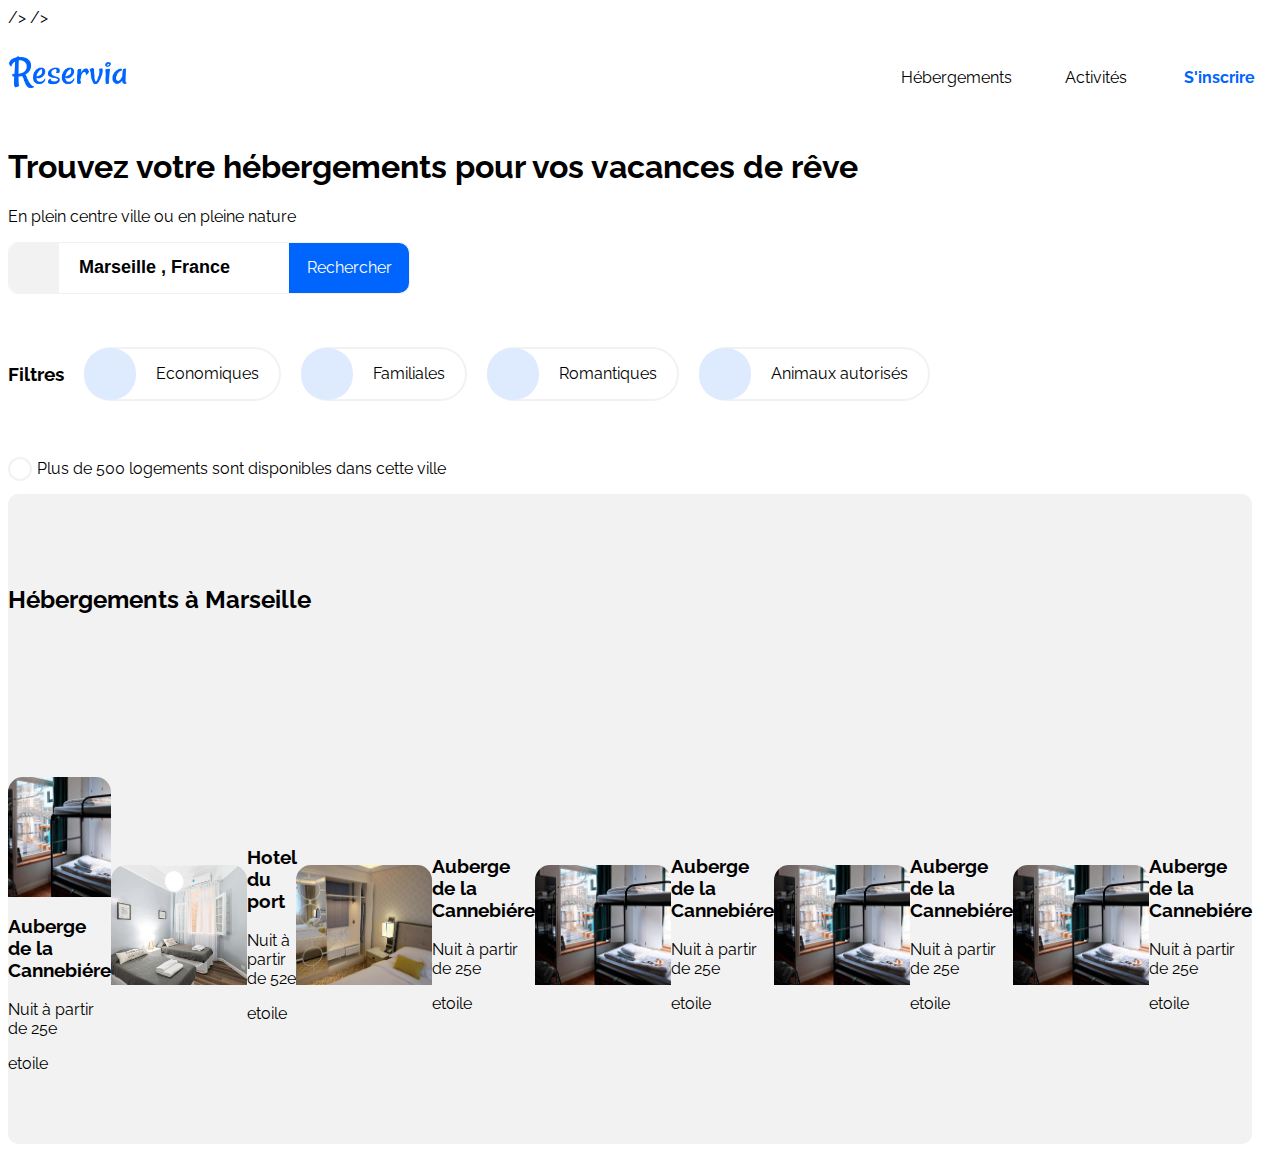
==== index.html @ 23aaef0b "deuxieme commit projet Resevia" ====
<!DOCTYPE html>
<html lang="fr">
<head>
  <meta charset="UTF-8">
  <meta http-equiv="X-UA-Compatible" content="IE=edge">
  <meta name="viewport" content="width=device-width, initial-scale=1.0">
  <link rel="stylesheet" href="https://use.fontawesome.com/releases/v5.15.4/css/all.css" 
  integrity="sha384-DyZ88mC6Up2uqS4h/KRgHuoeGwBcD4Ng9SiP4dIRy0EXTlnuz47vAwmeGwVChigm" 
  crossorigin="anonymous">
/>
<link rel="preconnect" href="https://fonts.googleapis.com">
<link rel="preconnect" href="https://fonts.gstatic.com" crossorigin>
<link href="https://fonts.googleapis.com/css2?family=Raleway&display=swap" 
rel="stylesheet">
/>
  <link rel="stylesheet" href="stlye.css">
  <title>Reservia imane babic</title>
</head>
<body>
  <nav class="sizeNav">
    <div class="flexBetween">
<div>
  <img
  class="marglogo"
  src="images/Reservia@3x.png"
  alt="logo Reservia" 
  width="120px" 
  height="50px"
  />
</div>

 <!-- on rajoute une div qui englobe les deux liens hebergement et activités -->
 <div class="sizeLien12 flexCentre">
  <div class="sizeLien flexCentre bordureNav">
    <a class="colorLien2 decorationNone" href="#hebergements"
      >Hébergements</a
    >
  </div>
  <div class="sizeLien flexCentre bordureNav">
    <a class="colorLien2 decorationNone" href="#activites">Activités</a>
  </div>
</div>
<div class="sizeLien flexCentre bordureNav">
  <a class="texteGras colorBleu decorationNone" href="#">S'inscrire</a>
</div>
</div>
</nav>
<header>
<section>
<div>
  <h1 class="texteGras">
    Trouvez votre hébergements pour vos vacances de rêve
  </h1>
  <p>En plein centre ville ou en pleine nature</p>
</div>
<div class="bordureSearch flexCentre">
  <div class="backGris flexCentre iconSize">
    <i class="fas fa-map-marker-alt"></i>
  </div>
  <div>
    <input
      class="recherche flexCentre bordureNone paddingSearch"
      type="search"
      value="Marseille , France"
    />
  </div>
  <div class="backBleu flexCentre buttonSearch">Rechercher</div>
</div>
<div class="mobileFiltreWrap filtre margFiltre">
  <div class="margFiltreTitre"><h3>Filtres</h3></div>
  <!-- rajoute 2 div flexAround pour separer en mobile -->
  <!-- div1 -->
  <div class="flexAround">
    <div class="flexBetween filtreTexteIcons">
      <i
        class="fas fa-money-bill-wave fa-lg filtreIcons flexCentre"
      ></i>
      <div class="filtreTexte flexCentre">Economiques</div>
    </div>
    <div class="flexBetween filtreTexteIcons">
      <i class="fas fa-child fa-lg filtreIcons flexCentre"></i>
      <div class="filtreTexte flexCentre">Familiales</div>
    </div>
  </div>
  <!-- div2 -->
  <div class="mobileFiltreWrap flexAround">
    <div class="flexBetween filtreTexteIcons">
      <i class="fas fa-heart fa-lg filtreIcons flexCentre"></i>
      <div class="filtreTexte flexCentre">Romantiques</div>
    </div>
    <div class="flexBetween filtreTexteIcons">
      <i class="fas fa-dog fa-lg filtreIcons flexCentre"></i>
      <div class="filtreTexte flexCentre">Animaux autorisés</div>
    </div>
  </div>
</div>
<div class="info">
  <div class="parentIcon flexCentre">
    <i class="fas fa-info fa-xs colorBleu"></i>
  </div>
  <p>Plus de 500 logements sont disponibles dans cette ville</p>
</div>
</section>
</header>
<section id="hebergements" class="flexAround">
<div class="flexColumnAround sizeHebergements backGris blocHebergements">
  <h2>Hébergements à Marseille</h2>
  <div class="bloc1 flexBetween">
    <div class="cubeHebergements flexColumnCentre">
      <div class="imgHebergements1"></div>
      <div class="cubeDetailsHebergements">
        <h3>Auberge de la Cannebiére</h3>
        <p>Nuit à partir de 25e</p>
        <div>etoile</div>
      </div>
    </div>
    <div class="imgHebergements2"></div>
    <div class="cubeDetailsHebergements">
      <h3>Hotel du port</h3>
      <p>Nuit à partir de 52e</p>
      <div>etoile</div>
    </div>
    <div class="imgHebergements3"></div>
    <div class="cubeDetailsHebergements">
      <h3>Auberge de la Cannebiére</h3>
      <p>Nuit à partir de 25e</p>
      <div>etoile</div>
    </div>
    <div class="imgHebergements1"></div>
    <div class="cubeDetailsHebergements">
      <h3>Auberge de la Cannebiére</h3>
      <p>Nuit à partir de 25e</p>
      <div>etoile</div>
    </div>
    <div class="imgHebergements1"></div>
    <div class="cubeDetailsHebergements">
      <h3>Auberge de la Cannebiére</h3>
      <p>Nuit à partir de 25e</p>
      <div>etoile</div>
    </div>
    <div class="imgHebergements1"></div>
    <div class="cubeDetailsHebergements">
      <h3>Auberge de la Cannebiére</h3>
      <p>Nuit à partir de 25e</p>
      <div>etoile</div>
    </div>
          </div>
        </div>

      </div>

</body>
</html>
---- stlye.css ----
/*GENERAL */
html,
body {
    font-family: 'Raleway', sans-serif;
}

.flexCentre {
    display: flex;
    justify-content: center;
    align-items: center;
  }
  .flexAround {
    display: flex;
    justify-content: space-around;
    align-items: center;
  }
  .flexBetween {
    display: flex;
    justify-content: space-between;
    align-items: center;
  }
  .flexColumnCentre {
    display: flex;
    flex-direction: column;
    justify-content: center;
    align-items: center;
  }
  .flexColumnAround {
    display: flex;
    flex-direction: column;
    justify-content: space-around;
  }
  .flexColumnBetween {
    display: flex;
    flex-direction: column;
    justify-content: space-between;
  }

.decorationNone{
    text-decoration: none;
}
.bordureNone {
    border: none;
  }
  .texteGras {
    font-weight: bold;
  }
.colorBleu{
    color: #0065fc;
}
.colorBleuClair{
    color: #deebff;
}
.colorGris{
    color: #f2f2f2;
}
.backBleu{
    background-color: #0065fc;
}
.backBleuClair{
    background-color: #deebff;
}
.backGris{
    background-color: #f2f2f2;
}
/* NAV*/
.sizeNav{
  height: 100PX;
}
.sizeLiens {
    width: 100%;
  }
  .sizeLien12 {
    margin-left: 60%;
  }
  .sizeLien {
    width: 140px;
    height: 99px;
  }
  .colorLien2 {
    color: black;
}

.bordureNav {
    border-top: 1px solid transparent;
  }
  .bordureNav:hover {
    border-top: 1px solid #0065fc;
    cursor: pointer;
  }
  .bordureNav:hover > a {
    color: #0065fc;
  }
  .marglogo {
    margin-bottom: 7px;
  }
  /*HEADER*/
  .bordureSearch {
    width: 400px;
    border-radius: 10px;
    border: 0.5px solid #f2f2f2;
  }
  .paddingSearch {
    padding-left: 20px;
  }
  .recherche {
    height: 50px;
    width: 230px;
    font-size: 18px;
    color: black;
    font-weight: bold;
  }
  .iconSize {
    height: 50px;
    width: 50px;
    border-radius: 10px 0 0 10px;
  }
  .buttonSearch {
    height: 50px;
    width: 120px;
    color: white;
    cursor: pointer;
    border-radius: 0 10px 10px 0;
  }
  .buttonSearch:hover {
    color: #0065fc;
    background-color: #f2f2f2;
  }
  /* Filtres */
  .margFiltre {
    margin-top: 50px;
    margin-bottom: 40px;
  }
  .filtre {
    display: flex;
    align-items: center;
  }
  .margFiltreTitre {
    margin-right: 20px;
  }
  .filtreTexteIcons {
    border: 2px solid #f2f2f2;
    height: 50px;
    border-radius: 30px;
    margin-right: 20px;
  }
  
  .filtreTexteIcons:hover > .filtreTexte {
    color: #0065fc;
  }
  .filtreTexteIcons:hover > .filtreIcons {
    color: white;
    background-color: #0065fc;
  }
  .filtreTexte {
    height: 50px;
    padding-left: 20px;
    padding-right: 20px;
    border-radius: 0 25px 25px 0;
  }
  
  .filtreIcons {
    margin-left: -2px;
    border-radius: 25px;
    width: 52px;
    height: 52px;
    color: #0065fc;
    background-color: #deebff;
  }
  /* INFO ICONE */
.info {
    display: flex;
    align-items: center;
  }
  .parentIcon {
    width: 20px;
    height: 20px;
    border: 2px solid #f2f2f2;
    border-radius: 25px;
    margin-right: 5px;
  }/* HEBERGEMENTS */
.sizeHebergements {
    flex: 2;
    height: 650px;
    margin-right: 20px;
    border-radius: 10px;
  }
  .sizePopulaires {
    flex: 1;
    height: 650px;
    margin-left: 20px;
    border-radius: 10px;
  }

  .imgHebergements1 {
    background-image: url("./images/hebergements/4_small/marcus-loke-WQJvWU_HZFo-unsplash.jpg");
    width: 100%;
    height: 120px;
    background-size: cover;
    background-position: center;
    width: 100%;
    height:120px;
    border-radius: 15px 15px 0 0;}

    .imgHebergements2 {
      background-image: url("./images/hebergements/4_small/fred-kleber-gTbaxaVLvsg-unsplash.jpg");
      width: 100%;
      height: 120px;
      background-size: cover;
      background-position: center;
      width: 100%;
      height:120px;
      border-radius: 15px 15px 0 0;}

      .imgHebergements3 {
        background-image: url("./images/hebergements/4_small/reisetopia-B8WIgxA_PFU-unsplash.jpg");
        width: 100%;
        height: 120px;
        background-size: cover;
        background-position: center;
        width: 100%;
        height:120px;
        border-radius: 15px 15px 0 0;}
    
        .imgHebergements4 {
          background-image: url("./images/hebergements/4_small/annie-spratt-Eg1qcIitAuA-unsplash.jpg");
          width: 100%;
          height: 120px;
          background-size: cover;
          background-position: center;
          width: 100%;
          height:120px;
          border-radius: 15px 15px 0 0;}
          .imgHebergements5 {
            background-image: url("./images/hebergements/4_small/nicate-lee-kT-ZyaiwBe0-unsplash.jpg");
            width: 100%;
            height: 120px;
            background-size: cover;
            background-position: center;
            width: 100%;
            height:120px;
            border-radius: 15px 15px 0 0;}

            .imgHebergements6 {
              background-image: url("./images/hebergements/4_small/febrian-zakaria-M6S1WvfW68A-unsplash.jpgS");
              width: 100%;
              height: 120px;
              background-size: cover;
              background-position: center;
              width: 100%;
              height:120px;
              border-radius: 15px 15px 0 0;}
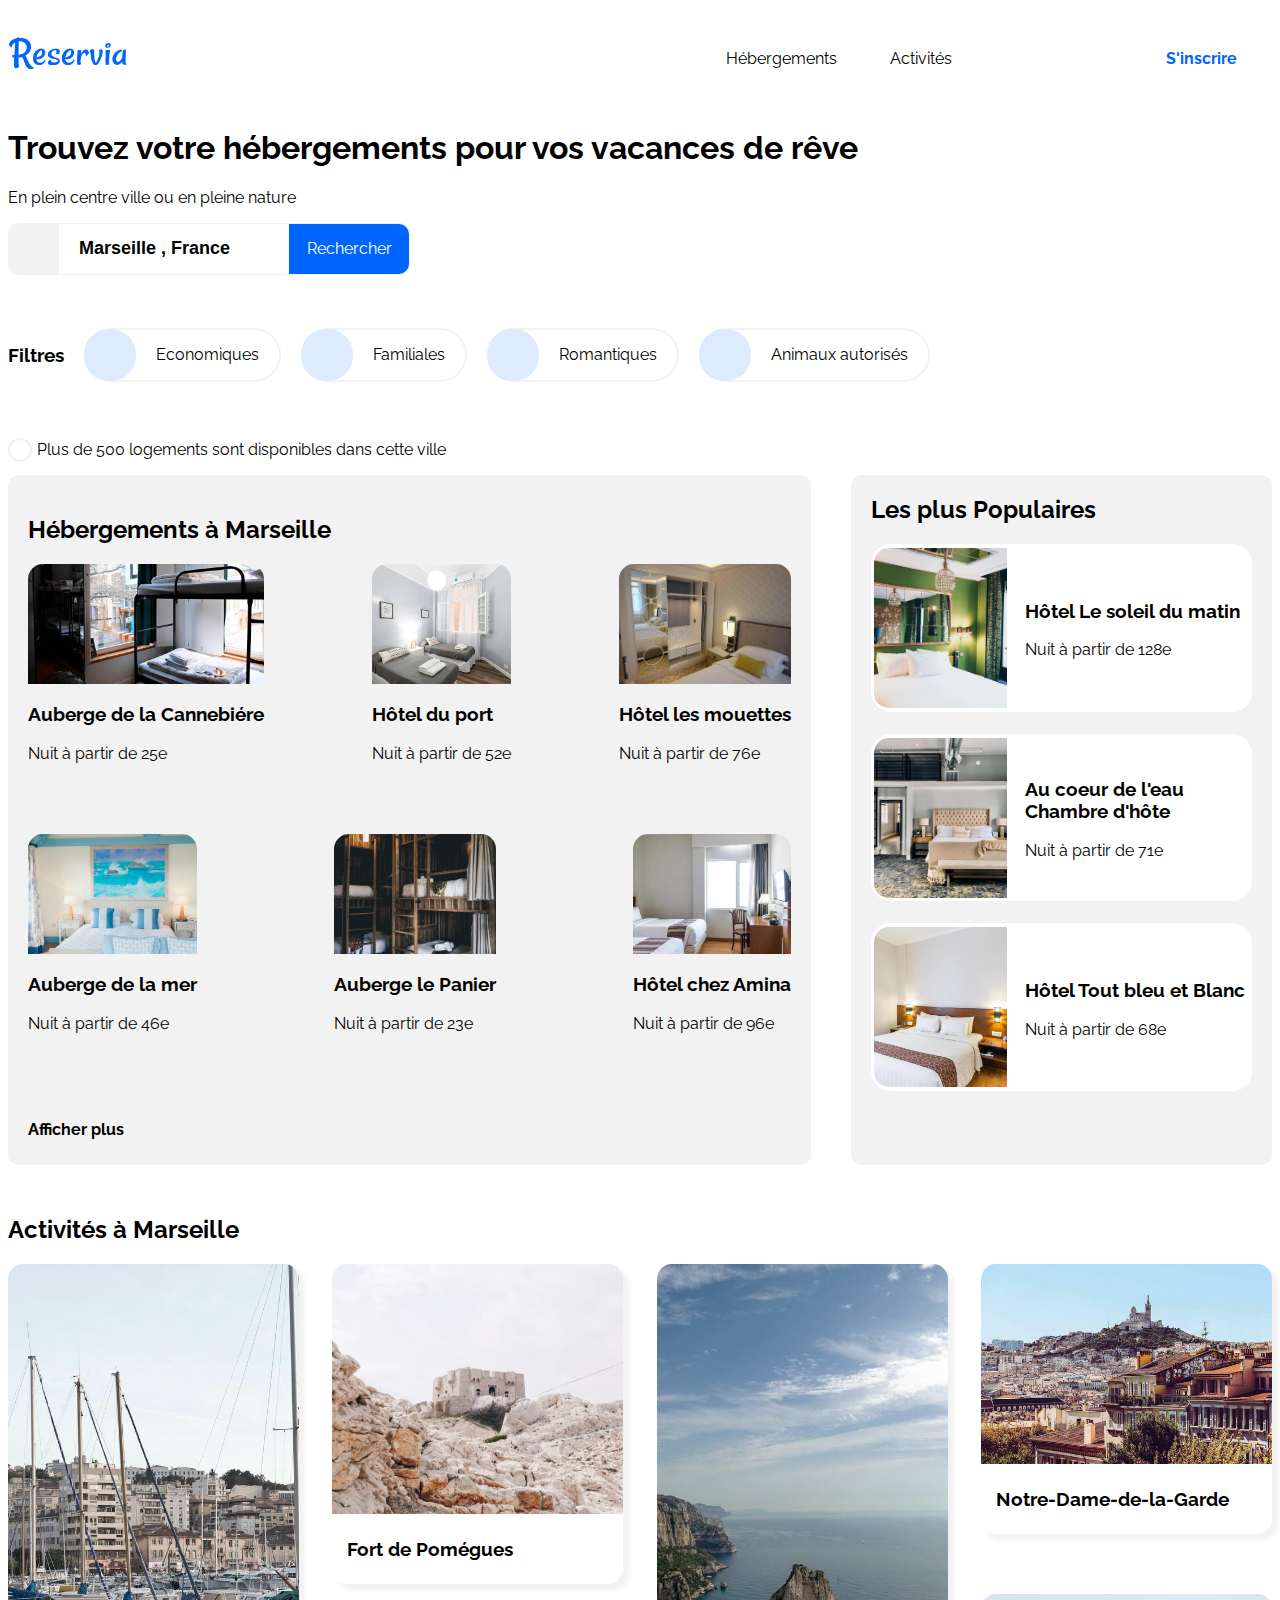
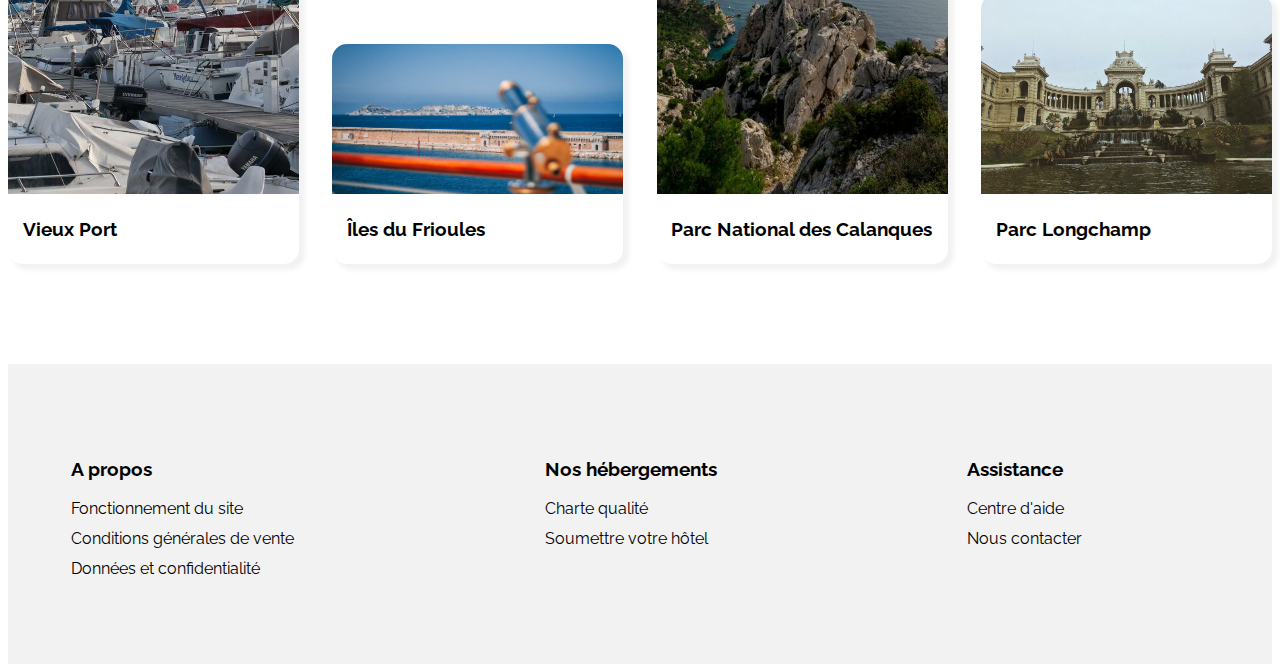
==== commit 481e3f88: "deuxieme commit projet reservia" ====
--- a/index.html
+++ b/index.html
@@ -7,12 +7,12 @@
   <link rel="stylesheet" href="https://use.fontawesome.com/releases/v5.15.4/css/all.css" 
   integrity="sha384-DyZ88mC6Up2uqS4h/KRgHuoeGwBcD4Ng9SiP4dIRy0EXTlnuz47vAwmeGwVChigm" 
   crossorigin="anonymous">
-/>
+  
 <link rel="preconnect" href="https://fonts.googleapis.com">
 <link rel="preconnect" href="https://fonts.gstatic.com" crossorigin>
 <link href="https://fonts.googleapis.com/css2?family=Raleway&display=swap" 
 rel="stylesheet">
-/>
+
   <link rel="stylesheet" href="stlye.css">
   <title>Reservia imane babic</title>
 </head>
@@ -33,8 +33,7 @@
  <div class="sizeLien12 flexCentre">
   <div class="sizeLien flexCentre bordureNav">
     <a class="colorLien2 decorationNone" href="#hebergements"
-      >Hébergements</a
-    >
+      >Hébergements</a>
   </div>
   <div class="sizeLien flexCentre bordureNav">
     <a class="colorLien2 decorationNone" href="#activites">Activités</a>
@@ -111,43 +110,226 @@
       <div class="cubeDetailsHebergements">
         <h3>Auberge de la Cannebiére</h3>
         <p>Nuit à partir de 25e</p>
-        <div>etoile</div>
-      </div>
-    </div>
-    <div class="imgHebergements2"></div>
-    <div class="cubeDetailsHebergements">
-      <h3>Hotel du port</h3>
-      <p>Nuit à partir de 52e</p>
-      <div>etoile</div>
-    </div>
-    <div class="imgHebergements3"></div>
-    <div class="cubeDetailsHebergements">
-      <h3>Auberge de la Cannebiére</h3>
-      <p>Nuit à partir de 25e</p>
-      <div>etoile</div>
-    </div>
-    <div class="imgHebergements1"></div>
-    <div class="cubeDetailsHebergements">
-      <h3>Auberge de la Cannebiére</h3>
-      <p>Nuit à partir de 25e</p>
-      <div>etoile</div>
-    </div>
-    <div class="imgHebergements1"></div>
-    <div class="cubeDetailsHebergements">
-      <h3>Auberge de la Cannebiére</h3>
-      <p>Nuit à partir de 25e</p>
-      <div>etoile</div>
-    </div>
-    <div class="imgHebergements1"></div>
-    <div class="cubeDetailsHebergements">
-      <h3>Auberge de la Cannebiére</h3>
-      <p>Nuit à partir de 25e</p>
-      <div>etoile</div>
-    </div>
-          </div>
-        </div>
-
-      </div>
-
+        <div>
+          <i class="fas fa-star colorBleu"></i>
+          <i class="fas fa-star colorBleu"></i>
+          <i class="fas fa-star colorBleu"></i>
+          <i class="fas fa-star colorBleu"></i>
+          <i class="fas fa-star colorGris"></i>
+        </div>
+      </div>
+    </div>
+    <div class="cubeHebergements flexColumnCentre">
+      <div class="imgHebergements2"></div>
+      <div class="cubeDetailsHebergements">
+        <h3>Hôtel du port</h3>
+        <p>Nuit à partir de 52e</p>
+        <div>
+          <i class="fas fa-star colorBleu"></i>
+          <i class="fas fa-star colorBleu"></i>
+          <i class="fas fa-star colorBleu"></i>
+          <i class="fas fa-star colorBleu"></i>
+          <i class="fas fa-star colorBleu"></i>
+        </div>
+      </div>
+    </div>
+    <div class="cubeHebergements flexColumnCentre">
+      <div class="imgHebergements3"></div>
+      <div class="cubeDetailsHebergements">
+        <h3>Hôtel les mouettes</h3>
+        <p>Nuit à partir de 76e</p>
+        <div>
+          <i class="fas fa-star colorBleu"></i>
+          <i class="fas fa-star colorBleu"></i>
+          <i class="fas fa-star colorBleu"></i>
+          <i class="fas fa-star colorBleu"></i>
+          <i class="fas fa-star colorGris"></i>
+        </div>
+      </div>
+    </div>
+  </div>
+  <div class="bloc2 flexBetween">
+    <div class="cubeHebergements flexColumnCentre">
+      <div class="imgHebergements4"></div>
+      <div class="cubeDetailsHebergements">
+        <h3>Auberge de la mer</h3>
+        <p>Nuit à partir de 46e</p>
+        <div>
+          <i class="fas fa-star colorBleu"></i>
+          <i class="fas fa-star colorBleu"></i>
+          <i class="fas fa-star colorBleu"></i>
+          <i class="fas fa-star colorGris"></i>
+          <i class="fas fa-star colorGris"></i>
+        </div>
+      </div>
+    </div>
+    <div class="cubeHebergements flexColumnCentre">
+      <div class="imgHebergements5"></div>
+      <div class="cubeDetailsHebergements">
+        <h3>Auberge le Panier</h3>
+        <p>Nuit à partir de 23e</p>
+        <div>
+          <i class="fas fa-star colorBleu"></i>
+          <i class="fas fa-star colorBleu"></i>
+          <i class="fas fa-star colorBleu"></i>
+          <i class="fas fa-star colorBleu"></i>
+          <i class="fas fa-star colorGris"></i>
+        </div>
+      </div>
+    </div>
+    <div class="cubeHebergements flexColumnCentre">
+      <div class="imgHebergements6"></div>
+      <div class="cubeDetailsHebergements">
+        <h3>Hôtel chez Amina</h3>
+        <p>Nuit à partir de 96e</p>
+        <div>
+          <i class="fas fa-star colorBleu"></i>
+          <i class="fas fa-star colorBleu"></i>
+          <i class="fas fa-star colorBleu"></i>
+          <i class="fas fa-star colorBleu"></i>
+          <i class="fas fa-star colorBleu"></i>
+        </div>
+      </div>
+    </div>
+  </div>
+  <div></div>
+  <p class="texteGras">Afficher plus</p>
+</div>
+<div class="sizePopulaires blocPopulaires backGris">
+  <div class="flexBetween">
+    <h2 class="tabletteSizeTitrePop texteGras">Les plus Populaires</h2>
+    <div><i class="fas fa-chart-line fa-2x"></i></div>
+  </div>
+  <div class="flexColumnAround">
+    <div class="blocPopulaires12 cubePopulaires flexCentre">
+      <div class="imgPopulaires1"></div>
+      <div class="cubeDetailsPopulaires">
+        <h3>Hôtel Le soleil du matin</h3>
+        <p>Nuit à partir de 128e</p>
+        <div>
+          <i class="fas fa-star colorBleu"></i>
+          <i class="fas fa-star colorBleu"></i>
+          <i class="fas fa-star colorBleu"></i>
+          <i class="fas fa-star colorBleu"></i>
+          <i class="fas fa-star colorBleu"></i>
+        </div>
+      </div>
+    </div>
+    <div class="blocPopulaires12 cubePopulaires flexCentre">
+      <div class="imgPopulaires2"></div>
+      <div class="cubeDetailsPopulaires">
+        <h3>Au coeur de l'eau Chambre d'hôte</h3>
+        <p>Nuit à partir de 71e</p>
+        <div>
+          <i class="fas fa-star colorBleu"></i>
+          <i class="fas fa-star colorBleu"></i>
+          <i class="fas fa-star colorBleu"></i>
+          <i class="fas fa-star colorBleu"></i>
+          <i class="fas fa-star colorGris"></i>
+        </div>
+      </div>
+    </div>
+    <div class="cubePopulaires flexCentre">
+      <div class="imgPopulaires3"></div>
+      <div class="cubeDetailsPopulaires">
+        <h3>Hôtel Tout bleu et Blanc</h3>
+        <p>Nuit à partir de 68e</p>
+        <div>
+          <i class="fas fa-star colorBleu"></i>
+          <i class="fas fa-star colorBleu"></i>
+          <i class="fas fa-star colorBleu"></i>
+          <i class="fas fa-star colorBleu"></i>
+          <i class="fas fa-star colorGris"></i>
+        </div>
+      </div>
+    </div>
+  </div>
+</div>
+</section>
+<section id="activites" class="Activites">
+<h2>Activités à Marseille</h2>
+<div class="blocActivites flexBetween">
+  <div class="cubeActivites flexColumnCentre">
+    <div class="imgActivites1"></div>
+    <div class="hauteurTitre titreActivites"><h3>Vieux Port</h3></div>
+  </div>
+
+  <div class="blocActivites2356 flexColumnBetween">
+    <div class="cubeActivites2356 flexColumnCentre">
+      <div class="imgActivites2"></div>
+      <div class="hauteurTitre titreActivites">
+        <h3>Fort de Pomégues</h3>
+      </div>
+    </div>
+
+    <div class="cubeActivites2356 flexColumnCentre">
+      <div class="imgActivites3"></div>
+      <div class="hauteurTitre titreActivites">
+        <h3>Îles du Frioules</h3>
+      </div>
+    </div>
+  </div>
+  <div class="cubeActivites flexColumnCentre">
+    <div class="imgActivites4"></div>
+    <div class="hauteurTitre titreActivites">
+      <h3>Parc National des Calanques</h3>
+    </div>
+  </div>
+
+  <div class="blocActivites2356 flexColumnBetween">
+    <div class="cubeActivites2356 flexColumnCentre">
+      <div class="imgActivites5"></div>
+      <div class="hauteurTitre titreActivites">
+        <h3>Notre-Dame-de-la-Garde</h3>
+      </div>
+    </div>
+
+    <div class="cubeActivites2356 flexColumnCentre">
+      <div class="imgActivites6"></div>
+      <div class="hauteurTitre titreActivites">
+        <h3>Parc Longchamp</h3>
+      </div>
+    </div>
+  </div>
+</div>
+</section>
+<footer>
+<div class="footer backGris flexBetween">
+  <div class="margeBlocFoot1 tailleBlocFoot">
+    <h3>A propos</h3>
+    <div class="divLienFoot">
+      <a href="#" class="decorationNone lienFoot"
+        >Fonctionnement du site</a
+      >
+    </div>
+    <div class="divLienFoot">
+      <a href="#" class="decorationNone lienFoot"
+        >Conditions générales de vente</a
+      >
+    </div>
+    <div class="divLienFoot">
+      <a href="#" class="decorationNone lienFoot"
+        >Données et confidentialité</a
+      >
+    </div>
+  </div>
+  <div class="tailleBlocFoot">
+    <h3>Nos hébergements</h3>
+    <div class="divLienFoot">
+      <a href="#" class="decorationNone lienFoot">Charte qualité</a>
+    </div>
+    <div class="divLienFoot">
+      <a href="#" class="decorationNone lienFoot"
+        >Soumettre votre hôtel</a
+      >
+    </div>
+  </div>
+  <div class="margeBlocFoot3 tailleBlocFoot">
+    <h3>Assistance</h3>
+    <div class="divLienFoot">
+      <a href="#" class="decorationNone lienFoot">Centre d'aide</a>
+    </div>
+    <div class="divLienFoot">
+      <a href="#" class="decorationNone lienFoot">Nous contacter</a>
 </body>
 </html>--- a/stlye.css
+++ b/stlye.css
@@ -242,7 +242,7 @@
             border-radius: 15px 15px 0 0;}
 
             .imgHebergements6 {
-              background-image: url("./images/hebergements/4_small/febrian-zakaria-M6S1WvfW68A-unsplash.jpgS");
+              background-image: url("./images/hebergements/4_small/febrian-zakaria-M6S1WvfW68A-unsplash.jpg");
               width: 100%;
               height: 120px;
               background-size: cover;
@@ -251,5 +251,209 @@
               height:120px;
               border-radius: 15px 15px 0 0;}
           
-        
+        /* Populaires */
+
+.blocPopulaires {
+  padding-left: 20px;
+  padding-right: 20px;
+}
+.blocPopulaires12 {
+  margin-bottom: 22px;
+}
+.cubePopulaires {
+  background-color: white;
+  height: auto;
+  padding: 1% 0 1% 1%;
+  border-radius: 20px;
+}
+.cubePopulaires:hover {
+  cursor: pointer;
+  transform: scale(1.05);
+}
+.cubeDetailsPopulaires {
+  width: 60%;
+  padding-left: 5%;
+}
+.imgPopulaires1 {
+  background-image: url("./images/hebergements/4_small/emile-guillemot-Bj_rcSC5XfE-unsplash.jpg");
+  background-size: cover;
+  background-position: center;
+  width: 35%;
+  height: 160px;
+  border-radius: 15px 0 0 15px;
+}
+.imgPopulaires2 {
+  background-image:  url("./images/hebergements/4_small/aw-creative-VGs8z60yT2c-unsplash.jpg");
+  background-size: cover;
+  background-position: center;
+  width: 35%;
+  height: 160px;
+  border-radius: 15px 0 0 15px;
+}
+.imgPopulaires3 {
+  background-image: url("./images/hebergements/4_small/febrian-zakaria-sjvU0THccQA-unsplash.jpg");
+  background-size: cover;
+  background-position: center;
+  width: 35%;
+  height: 160px;
+  border-radius: 15px 0 0 15px;
+}
+/* Activites */
+.Activites {
+  margin-top: 50px;
+  margin-bottom: 50px;
+}
+.blocActivites {
+  width: 100%;
+  height: 600px;
+}
+.blocActivites2356 {
+  width: 23%;
+  height: 600px;
+}
+/* reglage bloc */
+.cubeActivites {
+  width: 23%;
+  border-radius: 15px;
+  box-shadow: 5px 5px 5px 1px #f2f2f2;
+}
+.cubeActivites:hover {
+  cursor: pointer;
+  transform: scale(1.03);
+}
+.cubeActivites2356 {
+  width: 100%;
+  border-radius: 15px;
+  box-shadow: 5px 5px 5px 1px #f2f2f2;
+}
+.cubeActivites2356:hover {
+  cursor: pointer;
+  transform: scale(1.03);
+}
+/* fin reglage bloc */
+.hauteurTitre {
+  height: 70px;
+}
+.titreActivites {
+  display: flex;
+  justify-content: flex-start;
+  align-items: center;
+  padding-left: 5%;
+  width: 95%;
+}
+.imgActivites1 {
+  background-image: url("./images/activites/3_medium/reno-laithienne-QUgJhdY5Fyk-unsplash.jpg");
+  background-size: cover;
+  background-position: center;
+  width: 100%;
+  height: 530px;
+  border-radius: 15px 15px 0 0;
+}
+.imgActivites2 {
+  background-image: url("./images/activites/3_medium/paul-hermann-QFTrLdQIRhI-unsplash.jpg");
+  background-size: cover;
+  background-position: center;
+  width: 100%;
+  height: 250px;
+  border-radius: 15px 15px 0 0;
+}
+.imgActivites3 {
+  background-image: url("./images/activites/3_medium/kevin-hikari-rV_Qd1l-VXg-unsplash.jpg");
+  background-size: cover;
+  background-position: center;
+  width: 100%;
+  height: 150px;
+  border-radius: 15px 15px 0 0;
+}
+.imgActivites4 {
+  background-image: url("./images/activites/3_medium/kilyan-sockalingum-NR8-cBCN3aI-unsplash.jpg");
+  background-size: cover;
+  background-position: center;
+  width: 100%;
+  height: 530px;
+  border-radius: 15px 15px 0 0;
+}
+.imgActivites5 {
+  background-image: url("./images/activites/4_small/florian-wehde-xW9e8gdotxI-unsplash.jpg");
+  background-size: cover;
+  background-position: center;
+  width: 100%;
+  height: 200px;
+  border-radius: 15px 15px 0 0;
+}
+.imgActivites6 {
+  background-image: url("./images/activites/3_medium/lena-paulin-wH2-EJoDcV0-unsplash.jpg");
+  background-size: cover;
+  background-position: center;
+  width: 100%;
+  height: 200px;
+  border-radius: 15px 15px 0 0;
+}
+/* footer */
+.footer {
+  height: 300px;
+  margin-top: 100px;
+}
+.tailleBlocFoot {
+  height: 150px;
+}
+.margeBlocFoot1 {
+  margin-left: 5%;
+}
+.margeBlocFoot3 {
+  margin-right: 15%;
+}
+.lienFoot {
+  color: black;
+}
+.divLienFoot {
+  height: 30px;
+}
+/* responsive */
+
+@media screen and (max-width: 1295px) {
+  .sizeLien12 {
+    margin-left: 35%;
+  }
+  .cubeDetailsHebergements {
+    min-height: 150px;
+  }
+  .sizeHebergements {
+    min-height: auto;
+    padding: 20px;
+  }
+  .sizePopulaires {
+    min-height: auto;
+    padding: 20px;
+  }
+  .tabletteSizeTitrePop {
+    margin-top: 0;
+  }
+}
+@media screen and (max-width: 990px) {
+  .mobileFiltreWrap {
+    flex-direction: column;
+    align-items: flex-start;
+  }
+  .filtreTexteIcons {
+    margin-bottom: 20px;
+  }
+  #hebergements {
+    flex-direction: column-reverse;
+    width: 100%;
+  }
+  .blocPopulaires {
+    flex: none;
+    width: 90%;
+    margin-left: 0;
+    padding: 5%;
+  }
+  .blocHebergements {
+    flex: none;
+    width: 90%;
+    margin-right: 0;
+    margin-top: 50px;
+    padding: 5%;
+  }
+}
     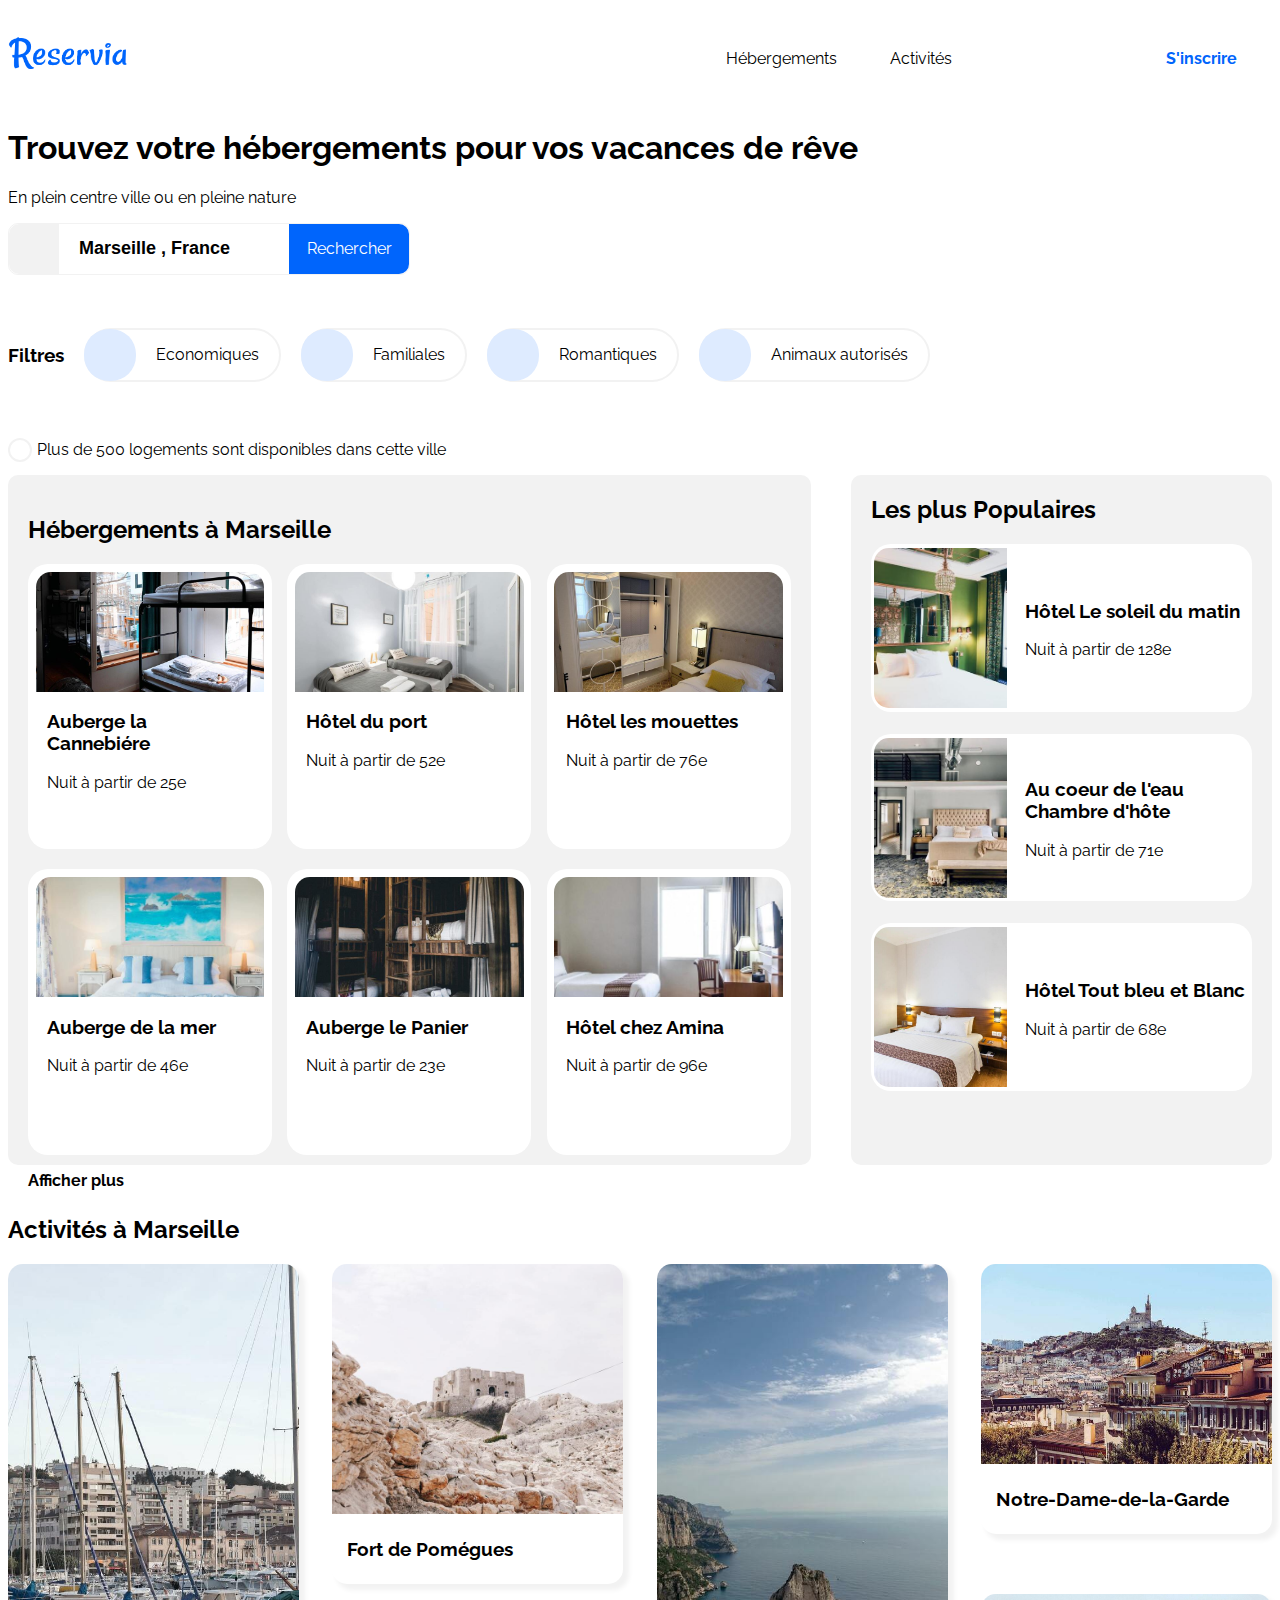
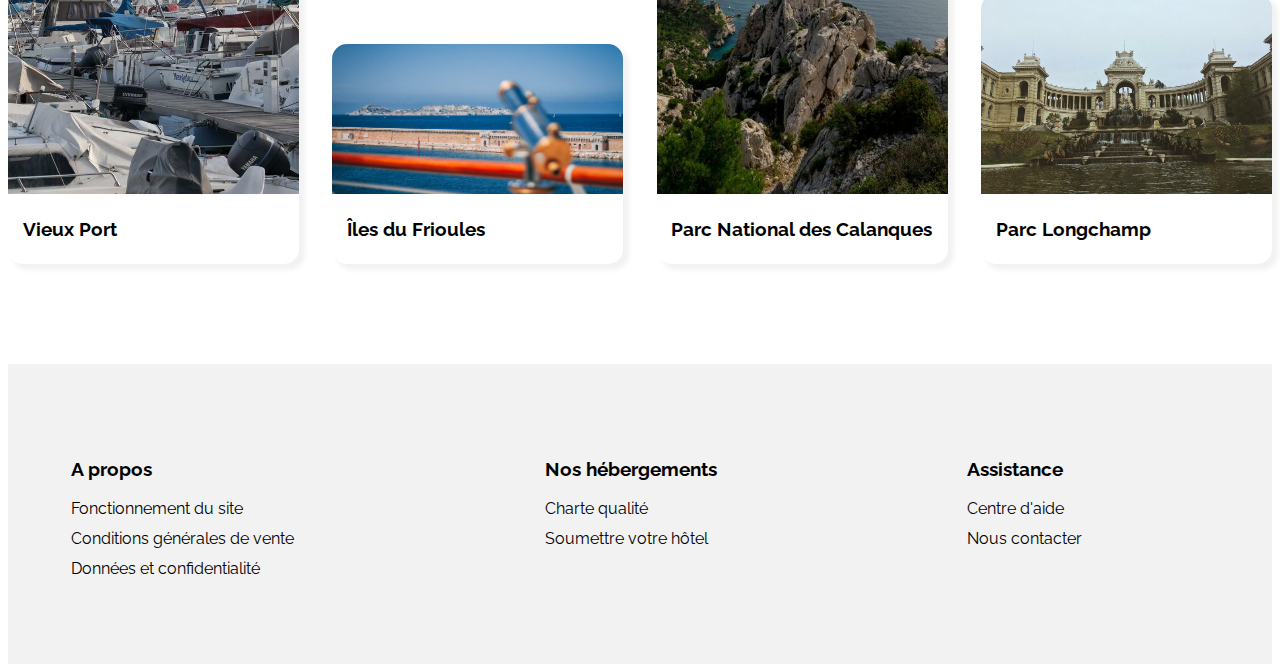
==== commit 1a3f7317: "deuxieme commit projet reservia" ====
--- a/index.html
+++ b/index.html
@@ -7,7 +7,7 @@
   <link rel="stylesheet" href="https://use.fontawesome.com/releases/v5.15.4/css/all.css" 
   integrity="sha384-DyZ88mC6Up2uqS4h/KRgHuoeGwBcD4Ng9SiP4dIRy0EXTlnuz47vAwmeGwVChigm" 
   crossorigin="anonymous">
-  
+
 <link rel="preconnect" href="https://fonts.googleapis.com">
 <link rel="preconnect" href="https://fonts.gstatic.com" crossorigin>
 <link href="https://fonts.googleapis.com/css2?family=Raleway&display=swap" 
@@ -108,8 +108,8 @@
     <div class="cubeHebergements flexColumnCentre">
       <div class="imgHebergements1"></div>
       <div class="cubeDetailsHebergements">
-        <h3>Auberge de la Cannebiére</h3>
-        <p>Nuit à partir de 25e</p>
+        <h3>Auberge la Cannebiére</h3>
+           <p>Nuit à partir de 25e</p>
         <div>
           <i class="fas fa-star colorBleu"></i>
           <i class="fas fa-star colorBleu"></i>
--- a/stlye.css
+++ b/stlye.css
@@ -5,201 +5,221 @@
 }
 
 .flexCentre {
-    display: flex;
-    justify-content: center;
-    align-items: center;
-  }
-  .flexAround {
-    display: flex;
-    justify-content: space-around;
-    align-items: center;
-  }
-  .flexBetween {
-    display: flex;
-    justify-content: space-between;
-    align-items: center;
-  }
-  .flexColumnCentre {
-    display: flex;
-    flex-direction: column;
-    justify-content: center;
-    align-items: center;
-  }
-  .flexColumnAround {
-    display: flex;
-    flex-direction: column;
-    justify-content: space-around;
-  }
-  .flexColumnBetween {
-    display: flex;
-    flex-direction: column;
-    justify-content: space-between;
-  }
-
-.decorationNone{
-    text-decoration: none;
+  display: flex;
+  justify-content: center;
+  align-items: center;
+}
+.flexAround {
+  display: flex;
+  justify-content: space-around;
+  align-items: center;
+}
+.flexBetween {
+  display: flex;
+  justify-content: space-between;
+  align-items: center;
+}
+.flexColumnCentre {
+  display: flex;
+  flex-direction: column;
+  justify-content: center;
+  align-items: center;
+}
+.flexColumnAround {
+  display: flex;
+  flex-direction: column;
+  justify-content: space-around;
+}
+.flexColumnBetween {
+  display: flex;
+  flex-direction: column;
+  justify-content: space-between;
+}
+.decorationNone {
+  text-decoration: none;
 }
 .bordureNone {
-    border: none;
-  }
-  .texteGras {
-    font-weight: bold;
-  }
-.colorBleu{
-    color: #0065fc;
-}
-.colorBleuClair{
-    color: #deebff;
-}
-.colorGris{
-    color: #f2f2f2;
-}
-.backBleu{
-    background-color: #0065fc;
-}
-.backBleuClair{
-    background-color: #deebff;
-}
-.backGris{
-    background-color: #f2f2f2;
-}
-/* NAV*/
-.sizeNav{
-  height: 100PX;
+  border: none;
+}
+.texteGras {
+  font-weight: bold;
+}
+.colorBleu {
+  color: #0065fc;
+}
+.colorBleuClair {
+  color: #deebff;
+}
+.colorGris {
+  color: #f2f2f2;
+}
+.backBleu {
+  background-color: #0065fc;
+}
+.backBleuClair {
+  background-color: #deebff;
+}
+.backGris {
+  background-color: #f2f2f2;
+}
+/* NAV */
+.sizeNav {
+  height: 100px;
 }
 .sizeLiens {
-    width: 100%;
-  }
-  .sizeLien12 {
-    margin-left: 60%;
-  }
-  .sizeLien {
-    width: 140px;
-    height: 99px;
-  }
-  .colorLien2 {
-    color: black;
-}
-
+  width: 100%;
+}
+.sizeLien12 {
+  margin-left: 60%;
+}
+.sizeLien {
+  width: 140px;
+  height: 99px;
+}
+.colorLien2 {
+  color: black;
+}
 .bordureNav {
-    border-top: 1px solid transparent;
-  }
-  .bordureNav:hover {
-    border-top: 1px solid #0065fc;
-    cursor: pointer;
-  }
-  .bordureNav:hover > a {
-    color: #0065fc;
-  }
-  .marglogo {
-    margin-bottom: 7px;
-  }
-  /*HEADER*/
-  .bordureSearch {
-    width: 400px;
-    border-radius: 10px;
-    border: 0.5px solid #f2f2f2;
-  }
-  .paddingSearch {
-    padding-left: 20px;
-  }
-  .recherche {
-    height: 50px;
-    width: 230px;
-    font-size: 18px;
-    color: black;
-    font-weight: bold;
-  }
-  .iconSize {
-    height: 50px;
-    width: 50px;
-    border-radius: 10px 0 0 10px;
-  }
-  .buttonSearch {
-    height: 50px;
-    width: 120px;
-    color: white;
-    cursor: pointer;
-    border-radius: 0 10px 10px 0;
-  }
-  .buttonSearch:hover {
-    color: #0065fc;
-    background-color: #f2f2f2;
-  }
-  /* Filtres */
-  .margFiltre {
-    margin-top: 50px;
-    margin-bottom: 40px;
-  }
-  .filtre {
-    display: flex;
-    align-items: center;
-  }
-  .margFiltreTitre {
-    margin-right: 20px;
-  }
-  .filtreTexteIcons {
-    border: 2px solid #f2f2f2;
-    height: 50px;
-    border-radius: 30px;
-    margin-right: 20px;
-  }
-  
-  .filtreTexteIcons:hover > .filtreTexte {
-    color: #0065fc;
-  }
-  .filtreTexteIcons:hover > .filtreIcons {
-    color: white;
-    background-color: #0065fc;
-  }
-  .filtreTexte {
-    height: 50px;
-    padding-left: 20px;
-    padding-right: 20px;
-    border-radius: 0 25px 25px 0;
-  }
-  
-  .filtreIcons {
-    margin-left: -2px;
-    border-radius: 25px;
-    width: 52px;
-    height: 52px;
-    color: #0065fc;
-    background-color: #deebff;
-  }
-  /* INFO ICONE */
+  border-top: 1px solid transparent;
+}
+.bordureNav:hover {
+  border-top: 1px solid #0065fc;
+  cursor: pointer;
+}
+.bordureNav:hover > a {
+  color: #0065fc;
+}
+.marglogo {
+  margin-bottom: 7px;
+}
+/*HEADER*/
+.bordureSearch {
+  width: 400px;
+  border-radius: 10px;
+  border: 0.5px solid #f2f2f2;
+}
+.paddingSearch {
+  padding-left: 20px;
+}
+.recherche {
+  height: 50px;
+  width: 230px;
+  font-size: 18px;
+  color: black;
+  font-weight: bold;
+}
+.iconSize {
+  height: 50px;
+  width: 50px;
+  border-radius: 10px 0 0 10px;
+}
+.buttonSearch {
+  height: 50px;
+  width: 120px;
+  color: white;
+  cursor: pointer;
+  border-radius: 0 10px 10px 0;
+}
+.buttonSearch:hover {
+  color: #0065fc;
+  background-color: #f2f2f2;
+}
+/* Filtres */
+.margFiltre {
+  margin-top: 50px;
+  margin-bottom: 40px;
+}
+.filtre {
+  display: flex;
+  align-items: center;
+}
+.margFiltreTitre {
+  margin-right: 20px;
+}
+.filtreTexteIcons {
+  border: 2px solid #f2f2f2;
+  height: 50px;
+  border-radius: 30px;
+  margin-right: 20px;
+}
+
+.filtreTexteIcons:hover > .filtreTexte {
+  color: #0065fc;
+}
+.filtreTexteIcons:hover > .filtreIcons {
+  color: white;
+  background-color: #0065fc;
+}
+.filtreTexte {
+  height: 50px;
+  padding-left: 20px;
+  padding-right: 20px;
+  border-radius: 0 25px 25px 0;
+}
+
+.filtreIcons {
+  margin-left: -2px;
+  border-radius: 25px;
+  width: 52px;
+  height: 52px;
+  color: #0065fc;
+  background-color: #deebff;
+}
+/* INFO ICONE */
 .info {
-    display: flex;
-    align-items: center;
-  }
-  .parentIcon {
-    width: 20px;
-    height: 20px;
-    border: 2px solid #f2f2f2;
-    border-radius: 25px;
-    margin-right: 5px;
-  }/* HEBERGEMENTS */
+  display: flex;
+  align-items: center;
+}
+.parentIcon {
+  width: 20px;
+  height: 20px;
+  border: 2px solid #f2f2f2;
+  border-radius: 25px;
+  margin-right: 5px;
+}
+/* HEBERGEMENTS */
 .sizeHebergements {
-    flex: 2;
-    height: 650px;
-    margin-right: 20px;
-    border-radius: 10px;
-  }
-  .sizePopulaires {
-    flex: 1;
-    height: 650px;
-    margin-left: 20px;
-    border-radius: 10px;
-  }
-
+  flex: 2;
+  height: 650px;
+  margin-right: 20px;
+  border-radius: 10px;
+}
+.sizePopulaires {
+  flex: 1;
+  height: 650px;
+  margin-left: 20px;
+  border-radius: 10px;
+}
+.blocHebergements {
+  padding-left: 20px;
+  padding-right: 20px;
+}
+.bloc1 {
+  margin-bottom: 10px;
+}
+.bloc2 {
+  margin-top: 10px;
+}
+.cubeHebergements {
+  width: 30%;
+  height: auto;
+  background-color: white;
+  padding: 1%;
+  border-radius: 20px;
+}
+.cubeHebergements:hover {
+  cursor: pointer;
+  transform: scale(1.1);
+}
+.cubeDetailsHebergements {
+  width: 90%;
+}
   .imgHebergements1 {
     background-image: url("./images/hebergements/4_small/marcus-loke-WQJvWU_HZFo-unsplash.jpg");
-    width: 100%;
-    height: 120px;
     background-size: cover;
     background-position: center;
     width: 100%;
-    height:120px;
+    height: 120px;
     border-radius: 15px 15px 0 0;}
 
     .imgHebergements2 {
@@ -251,7 +271,8 @@
               height:120px;
               border-radius: 15px 15px 0 0;}
           
-        /* Populaires */
+              
+/* Populaires */
 
 .blocPopulaires {
   padding-left: 20px;
@@ -455,5 +476,4 @@
     margin-top: 50px;
     padding: 5%;
   }
-}
-    +}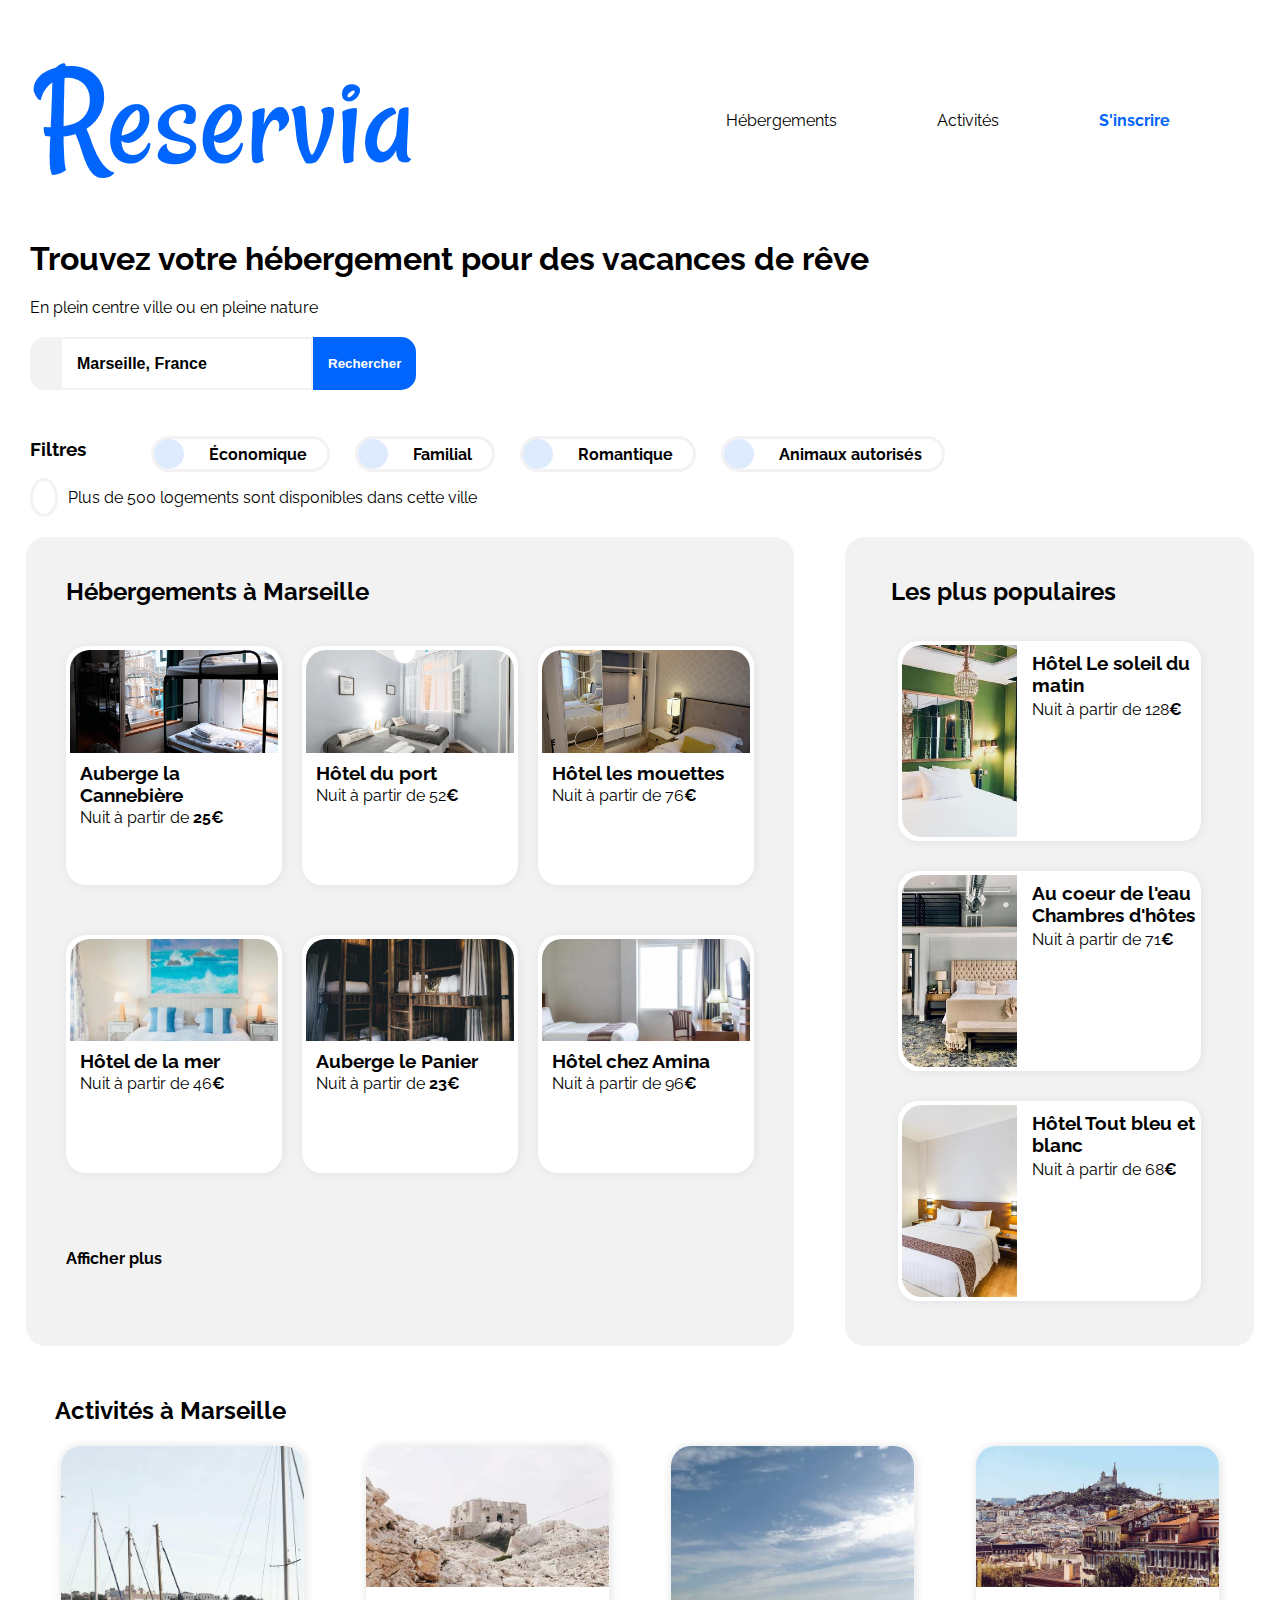
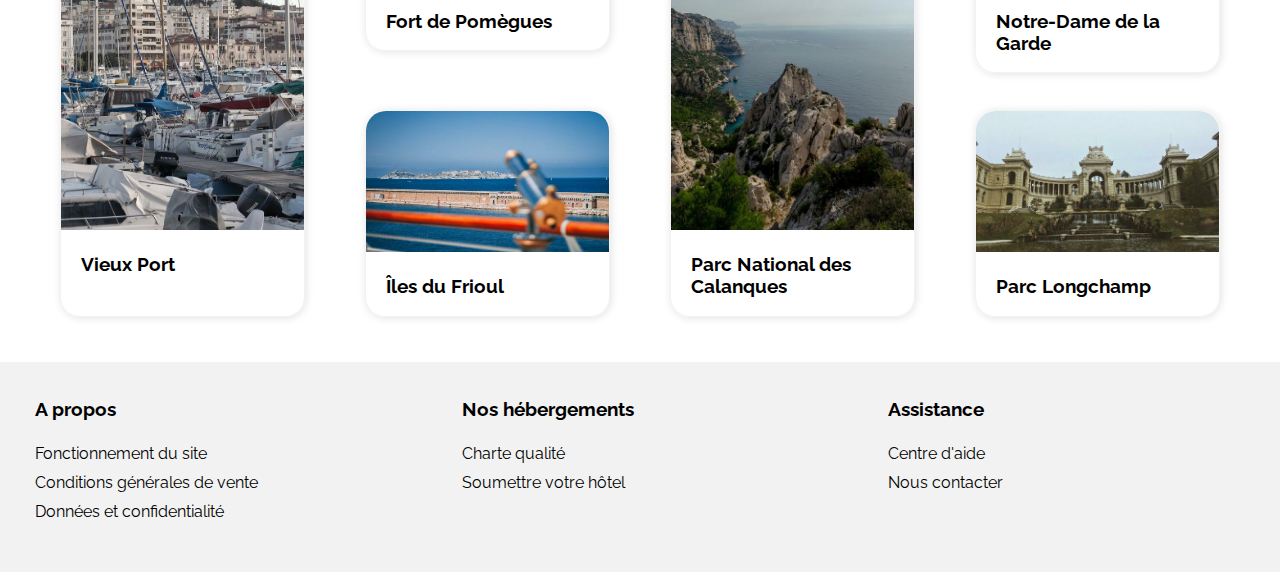
==== commit 40b26c0d: "test deuxieme commit reservia" ====
--- a/index.html
+++ b/index.html
@@ -1,335 +1,300 @@
 <!DOCTYPE html>
 <html lang="fr">
 <head>
-  <meta charset="UTF-8">
-  <meta http-equiv="X-UA-Compatible" content="IE=edge">
-  <meta name="viewport" content="width=device-width, initial-scale=1.0">
-  <link rel="stylesheet" href="https://use.fontawesome.com/releases/v5.15.4/css/all.css" 
-  integrity="sha384-DyZ88mC6Up2uqS4h/KRgHuoeGwBcD4Ng9SiP4dIRy0EXTlnuz47vAwmeGwVChigm" 
-  crossorigin="anonymous">
-
-<link rel="preconnect" href="https://fonts.googleapis.com">
-<link rel="preconnect" href="https://fonts.gstatic.com" crossorigin>
-<link href="https://fonts.googleapis.com/css2?family=Raleway&display=swap" 
-rel="stylesheet">
-
-  <link rel="stylesheet" href="stlye.css">
-  <title>Reservia imane babic</title>
+    <meta charset="UTF-8">
+    <meta http-equiv="X-UA-Compatible" content="IE=edge">
+    <meta name="viewport" content="width=device-width, initial-scale=1.0">
+    <title>Reservia imane babic</title>
+    <link rel="stylesheet" href="style2.css">
+    <link rel="preconnect" href="https://fonts.googleapis.com">
+    <link rel="preconnect" href="https://fonts.gstatic.com" crossorigin>
+    <link href="https://fonts.googleapis.com/css2?family=Raleway&display=swap" 
+    rel="stylesheet">
+    <link rel="stylesheet" href="https://use.fontawesome.com/releases/v5.15.4/css/all.css" 
+    integrity="sha384-DyZ88mC6Up2uqS4h/KRgHuoeGwBcD4Ng9SiP4dIRy0EXTlnuz47vAwmeGwVChigm" 
+    crossorigin="anonymous">
+
 </head>
 <body>
-  <nav class="sizeNav">
-    <div class="flexBetween">
-<div>
-  <img
-  class="marglogo"
-  src="images/Reservia@3x.png"
-  alt="logo Reservia" 
-  width="120px" 
-  height="50px"
-  />
-</div>
-
- <!-- on rajoute une div qui englobe les deux liens hebergement et activités -->
- <div class="sizeLien12 flexCentre">
-  <div class="sizeLien flexCentre bordureNav">
-    <a class="colorLien2 decorationNone" href="#hebergements"
-      >Hébergements</a>
-  </div>
-  <div class="sizeLien flexCentre bordureNav">
-    <a class="colorLien2 decorationNone" href="#activites">Activités</a>
-  </div>
-</div>
-<div class="sizeLien flexCentre bordureNav">
-  <a class="texteGras colorBleu decorationNone" href="#">S'inscrire</a>
-</div>
-</div>
-</nav>
-<header>
-<section>
-<div>
-  <h1 class="texteGras">
-    Trouvez votre hébergements pour vos vacances de rêve
-  </h1>
-  <p>En plein centre ville ou en pleine nature</p>
-</div>
-<div class="bordureSearch flexCentre">
-  <div class="backGris flexCentre iconSize">
-    <i class="fas fa-map-marker-alt"></i>
-  </div>
-  <div>
-    <input
-      class="recherche flexCentre bordureNone paddingSearch"
-      type="search"
-      value="Marseille , France"
-    />
-  </div>
-  <div class="backBleu flexCentre buttonSearch">Rechercher</div>
-</div>
-<div class="mobileFiltreWrap filtre margFiltre">
-  <div class="margFiltreTitre"><h3>Filtres</h3></div>
-  <!-- rajoute 2 div flexAround pour separer en mobile -->
-  <!-- div1 -->
-  <div class="flexAround">
-    <div class="flexBetween filtreTexteIcons">
-      <i
-        class="fas fa-money-bill-wave fa-lg filtreIcons flexCentre"
-      ></i>
-      <div class="filtreTexte flexCentre">Economiques</div>
-    </div>
-    <div class="flexBetween filtreTexteIcons">
-      <i class="fas fa-child fa-lg filtreIcons flexCentre"></i>
-      <div class="filtreTexte flexCentre">Familiales</div>
-    </div>
-  </div>
-  <!-- div2 -->
-  <div class="mobileFiltreWrap flexAround">
-    <div class="flexBetween filtreTexteIcons">
-      <i class="fas fa-heart fa-lg filtreIcons flexCentre"></i>
-      <div class="filtreTexte flexCentre">Romantiques</div>
-    </div>
-    <div class="flexBetween filtreTexteIcons">
-      <i class="fas fa-dog fa-lg filtreIcons flexCentre"></i>
-      <div class="filtreTexte flexCentre">Animaux autorisés</div>
-    </div>
-  </div>
-</div>
-<div class="info">
-  <div class="parentIcon flexCentre">
-    <i class="fas fa-info fa-xs colorBleu"></i>
-  </div>
-  <p>Plus de 500 logements sont disponibles dans cette ville</p>
-</div>
-</section>
-</header>
-<section id="hebergements" class="flexAround">
-<div class="flexColumnAround sizeHebergements backGris blocHebergements">
-  <h2>Hébergements à Marseille</h2>
-  <div class="bloc1 flexBetween">
-    <div class="cubeHebergements flexColumnCentre">
-      <div class="imgHebergements1"></div>
-      <div class="cubeDetailsHebergements">
-        <h3>Auberge la Cannebiére</h3>
-           <p>Nuit à partir de 25e</p>
-        <div>
-          <i class="fas fa-star colorBleu"></i>
-          <i class="fas fa-star colorBleu"></i>
-          <i class="fas fa-star colorBleu"></i>
-          <i class="fas fa-star colorBleu"></i>
-          <i class="fas fa-star colorGris"></i>
+
+    <header>
+         <nav>
+           <img src="images/Reservia@3x.png" alt="logo"> 
+           <ul>
+             <li class="menu_hebergements"><a href="#hebergements">Hébergements</a></li>
+             <li class="menu_activites"><a href="#activites">Activités</a></li>
+             <li class="inscription"><a href="#">S'inscrire</a></li>
+           </ul>
+         </nav>
+    
+         <div class="recherche">
+           <div>
+                 <h1>Trouvez votre hébergement pour des vacances de rêve</h1>
+                 <p>En plein centre ville ou en pleine nature</p>
+           </div>
+         
+         <form action="#" method="POST" class="formulaire">
+           <i class="fas fa-map-marker-alt"></i>
+           <input type="search" name="ville" class="ville" value="Marseille, France">
+           <button type="submit" disabled class="bouton_rechercher">Rechercher</button>
+           <button type="submit" disabled class="icone_loupe"><i class="fas fa-search"></i></button>                     
+         </form>
+      
+
+         <div class="filtres">
+           <h3>Filtres</h3>
+               <ul>
+                <li><i class="fas fa-money-bill-wave ifiltre"></i><a href="#">Économique</a></li>                           
+                <li><i class="fas fa-child ifiltre"></i><a href="#">Familial</a></li>
+                <li><i class="fas fa-heart ifiltre"></i><a href="#">Romantique</a></li>
+                <li><i class="fas fa-dog ifiltre"></i><a href="#">Animaux autorisés</a></li>
+              </ul>    
+         </div>
+
+         <div class="info">
+               <i class="fas fa-info"></i>
+               <p>Plus de 500 logements sont disponibles dans cette ville</p>
+         </div>
+         </div>
+     </header>
+
+        <main>
+            <section id="hebergements" class="hebergements_central">
+                <div class="hebergements_principaux">
+                <h2>Hébergements à Marseille</h2>
+                <div class="hotel1">
+                <article class="hotel">
+                    <a href="#">
+                    <img src="./images/hebergements/4_small/marcus-loke-WQJvWU_HZFo-unsplash.jpg" alt="auberge la cannebiere">
+                    <h3>Auberge la Cannebière</h3>
+                    <p>Nuit à partir de <strong>25€</strong></p>
+                    <div class="etoile">
+                    <i class="full fas fa-star"></i>
+                    <i class="full fas fa-star"></i>
+                    <i class="full fas fa-star"></i>
+                    <i class="full fas fa-star"></i>
+                    <i class="empty fas fa-star"></i>
+                    </div>
+                    </a> 
+                </article>
+               <article class="hotel">
+                 <a href="#">
+                 <img src="./images/hebergements/4_small/fred-kleber-gTbaxaVLvsg-unsplash.jpg" alt="hotel du port">
+                 <h3>Hôtel du port</h3>
+                 <p>Nuit à partir de 52<strong>€</strong></p>
+                 <div class="etoile">
+                 <i class="full fas fa-star"></i>
+                 <i class="full fas fa-star"></i>
+                 <i class="full fas fa-star"></i>
+                 <i class="full fas fa-star"></i>
+                 <i class="full fas fa-star"></i>
+               </div>
+                 </a>
+               </article>
+               <article class="hotel">
+                 <a href="#">
+                 <img src="./images/hebergements/4_small/reisetopia-B8WIgxA_PFU-unsplash.jpg" alt="hotel les mouettes">
+                 <h3>Hôtel les mouettes</h3>
+                 <p>Nuit à partir de 76<strong>€</strong></p>
+                 <div class="etoile">
+                 <i class="full fas fa-star"></i>
+                 <i class="full fas fa-star"></i>
+                 <i class="full fas fa-star"></i>
+                 <i class="full fas fa-star"></i>
+                 <i class="empty fas fa-star"></i>
+               </div>
+               </a>
+               </article>
+               </div>
+            
+             <div class="hotel2">
+               <article class="hotel">
+                 <a href="#">
+                 <img src="./images/hebergements/4_small/annie-spratt-Eg1qcIitAuA-unsplash.jpg" alt="hotel de la mer">
+                 <h3>Hôtel de la mer</h3>
+                 <p>Nuit à partir de 46<strong>€</strong></p>
+                 <div class="etoile">
+                 <i class="full fas fa-star"></i>
+                 <i class="full fas fa-star"></i>
+                 <i class="full fas fa-star"></i>
+                 <i class="empty fas fa-star"></i>
+                 <i class="empty fas fa-star"></i>
+               </div>
+                 </a> 
+               </article>
+               <article class="hotel">
+                 <a href="#">
+                 <img src="./images/hebergements/4_small/nicate-lee-kT-ZyaiwBe0-unsplash.jpg" alt="auberge le panier">
+                 <h3>Auberge le Panier</h3>
+                 <p>Nuit à partir de <strong>23€</strong></p>
+                 <div class="etoile">
+                 <i class="full fas fa-star"></i>
+                 <i class="full fas fa-star"></i>
+                 <i class="full fas fa-star"></i>
+                 <i class="full fas fa-star"></i>
+                 <i class="empty fas fa-star"></i>
+               </div>
+                 </a>  
+               </article>
+               <article class="hotel">
+                 <a href="#">
+                 <img src="./images/hebergements/4_small/febrian-zakaria-M6S1WvfW68A-unsplash.jpg" alt="hotel chez amina">
+                 <h3>Hôtel chez Amina</h3>
+                 <p>Nuit à partir de 96<strong>€</strong></p>
+                 <div class="etoile">
+                 <i class="full fas fa-star"></i>
+                 <i class="full fas fa-star"></i>
+                 <i class="full fas fa-star"></i>
+                 <i class="full fas fa-star"></i>
+                 <i class="full fas fa-star"></i>
+               </div>
+                 </a>
+               </article>
+             </div>
+             
+             <div class="plus">
+               <p><a href="#"><strong>Afficher plus</strong></a></p>
+             </div>
+             </div>
+
+             <div class="populaire">
+               <div class="titre_populaire">
+                 <h2>Les plus populaires</h2>
+                 <i class="fas fa-chart-line fa-2x"></i>
+               </div>
+                 <article class="hotel_populaire">
+                  <div>
+                     <a href="#">
+                     <img src="./images/hebergements/4_small/emile-guillemot-Bj_rcSC5XfE-unsplash.jpg" alt="hotel le soleil du matin">
+                     </a>
+                   </div>
+                   <a href="#">
+                   <div>
+                     <h3>Hôtel Le soleil du matin</h3>
+                   <p>Nuit à partir de 128<strong>€</strong></p>
+                   <div class="etoile_pop">
+                   <i class="full fas fa-star"></i>
+                   <i class="full fas fa-star"></i>
+                   <i class="full fas fa-star"></i>
+                   <i class="full fas fa-star"></i>
+                   <i class="full fas fa-star"></i>
+                   </div>
+                   </div> 
+                 </a>               
+                 </article>
+                 <article class="hotel_populaire">
+                   <div>
+                   <a href="#"> 
+                     <img src="./images/hebergements/4_small/aw-creative-VGs8z60yT2c-unsplash.jpg" alt="au coeur de l'eau chambres d'hotes">
+                     </a>
+                   </div>
+                   <a href="#">
+                  <div>
+                     <h3>Au coeur de l'eau Chambres d'hôtes</h3>
+                   <p>Nuit à partir de 71<strong>€</strong></p>
+                   <div class="etoile_pop">
+                   <i class="full fas fa-star"></i>
+                   <i class="full fas fa-star"></i>
+                   <i class="full fas fa-star"></i>
+                   <i class="full fas fa-star"></i>
+                   <i class="empty fas fa-star"></i>
+                   </div>
+                   </div>
+                 </a>
+               </article>
+                 <article class="hotel_populaire">
+                   <div>
+                   <a href="#">
+                     <img src="./images/hebergements/4_small/febrian-zakaria-sjvU0THccQA-unsplash.jpg" alt="hotel tout bleu et blanc">
+                     </a>
+                   </div>
+                   <a href="#">
+                   <div>
+                     <h3>Hôtel Tout bleu et blanc</h3>
+                   <p>Nuit à partir de 68<strong>€</strong></p>
+                   <div class="etoile_pop">
+                   <i class="full fas fa-star"></i>
+                   <i class="full fas fa-star"></i>
+                   <i class="full fas fa-star"></i>
+                   <i class="full fas fa-star"></i>
+                   <i class="empty fas fa-star"></i>
+                   </div> 
+                   </div> 
+                 </a>
+                 </article>
+               </div>
+           </section>
+
+           <section id="activites">
+            <h2>Activités à Marseille</h2>
+             <div class="activites">
+             <article class="vieux_port">
+                <a href="#">
+                <img src="./images/activites/3_medium/reno-laithienne-QUgJhdY5Fyk-unsplash.jpg" alt="vieux port">
+                <h3>Vieux Port</h3>
+                </a>
+             </article>
+             <div class="images_vertical">
+             <article class="fort">
+               <a href="#">
+               <img src="./images/activites/4_small/paul-hermann-QFTrLdQIRhI-unsplash.jpg" alt="fort pomegues">
+               <h3>Fort de Pomègues</h3>
+               </a>   
+             </article>
+             <article class="frioul">
+               <a href="#">
+               <img src="./images/activites/4_small/kevin-hikari-rV_Qd1l-VXg-unsplash.jpg" alt="iles du frioul">
+               <h3>Îles du Frioul</h3>
+               </a>  
+             </article>
+             </div>
+             <article class="calanques">
+               <a href="#">
+               <img src="./images/activites/3_medium/kilyan-sockalingum-NR8-cBCN3aI-unsplash.jpg" alt="calanques">
+               <h3>Parc National des Calanques</h3>
+               </a>
+             </article>
+             <div class="images_vertical">
+             <article class="notre_dame">
+               <a href="#">
+               <img src="./images/activites/4_small/florian-wehde-xW9e8gdotxI-unsplash.jpg" alt="notre dame de la garde">
+               <h3>Notre-Dame de la Garde</h3>
+               </a>  
+             </article>
+             <article class="parc">
+               <a href="#">
+               <img src="./images/activites/4_small/lena-paulin-wH2-EJoDcV0-unsplash.jpg" alt="parc longchamp">
+               <h3>Parc Longchamp</h3>
+               </a>
+            </article>
+           </div>
+           </div>
+         </section>
+      </main>
+
+      <footer>
+        <div class="footerliste">
+         <h3>A propos</h3>
+         <ul>
+           <li><a href="#">Fonctionnement du site</a></li> 
+           <li><a href="#">Conditions générales de vente</a></li> 
+           <li><a href="#">Données et confidentialité</a></li>
+         </ul>
         </div>
-      </div>
-    </div>
-    <div class="cubeHebergements flexColumnCentre">
-      <div class="imgHebergements2"></div>
-      <div class="cubeDetailsHebergements">
-        <h3>Hôtel du port</h3>
-        <p>Nuit à partir de 52e</p>
-        <div>
-          <i class="fas fa-star colorBleu"></i>
-          <i class="fas fa-star colorBleu"></i>
-          <i class="fas fa-star colorBleu"></i>
-          <i class="fas fa-star colorBleu"></i>
-          <i class="fas fa-star colorBleu"></i>
-        </div>
-      </div>
-    </div>
-    <div class="cubeHebergements flexColumnCentre">
-      <div class="imgHebergements3"></div>
-      <div class="cubeDetailsHebergements">
-        <h3>Hôtel les mouettes</h3>
-        <p>Nuit à partir de 76e</p>
-        <div>
-          <i class="fas fa-star colorBleu"></i>
-          <i class="fas fa-star colorBleu"></i>
-          <i class="fas fa-star colorBleu"></i>
-          <i class="fas fa-star colorBleu"></i>
-          <i class="fas fa-star colorGris"></i>
-        </div>
-      </div>
-    </div>
-  </div>
-  <div class="bloc2 flexBetween">
-    <div class="cubeHebergements flexColumnCentre">
-      <div class="imgHebergements4"></div>
-      <div class="cubeDetailsHebergements">
-        <h3>Auberge de la mer</h3>
-        <p>Nuit à partir de 46e</p>
-        <div>
-          <i class="fas fa-star colorBleu"></i>
-          <i class="fas fa-star colorBleu"></i>
-          <i class="fas fa-star colorBleu"></i>
-          <i class="fas fa-star colorGris"></i>
-          <i class="fas fa-star colorGris"></i>
-        </div>
-      </div>
-    </div>
-    <div class="cubeHebergements flexColumnCentre">
-      <div class="imgHebergements5"></div>
-      <div class="cubeDetailsHebergements">
-        <h3>Auberge le Panier</h3>
-        <p>Nuit à partir de 23e</p>
-        <div>
-          <i class="fas fa-star colorBleu"></i>
-          <i class="fas fa-star colorBleu"></i>
-          <i class="fas fa-star colorBleu"></i>
-          <i class="fas fa-star colorBleu"></i>
-          <i class="fas fa-star colorGris"></i>
-        </div>
-      </div>
-    </div>
-    <div class="cubeHebergements flexColumnCentre">
-      <div class="imgHebergements6"></div>
-      <div class="cubeDetailsHebergements">
-        <h3>Hôtel chez Amina</h3>
-        <p>Nuit à partir de 96e</p>
-        <div>
-          <i class="fas fa-star colorBleu"></i>
-          <i class="fas fa-star colorBleu"></i>
-          <i class="fas fa-star colorBleu"></i>
-          <i class="fas fa-star colorBleu"></i>
-          <i class="fas fa-star colorBleu"></i>
-        </div>
-      </div>
-    </div>
-  </div>
-  <div></div>
-  <p class="texteGras">Afficher plus</p>
-</div>
-<div class="sizePopulaires blocPopulaires backGris">
-  <div class="flexBetween">
-    <h2 class="tabletteSizeTitrePop texteGras">Les plus Populaires</h2>
-    <div><i class="fas fa-chart-line fa-2x"></i></div>
-  </div>
-  <div class="flexColumnAround">
-    <div class="blocPopulaires12 cubePopulaires flexCentre">
-      <div class="imgPopulaires1"></div>
-      <div class="cubeDetailsPopulaires">
-        <h3>Hôtel Le soleil du matin</h3>
-        <p>Nuit à partir de 128e</p>
-        <div>
-          <i class="fas fa-star colorBleu"></i>
-          <i class="fas fa-star colorBleu"></i>
-          <i class="fas fa-star colorBleu"></i>
-          <i class="fas fa-star colorBleu"></i>
-          <i class="fas fa-star colorBleu"></i>
-        </div>
-      </div>
-    </div>
-    <div class="blocPopulaires12 cubePopulaires flexCentre">
-      <div class="imgPopulaires2"></div>
-      <div class="cubeDetailsPopulaires">
-        <h3>Au coeur de l'eau Chambre d'hôte</h3>
-        <p>Nuit à partir de 71e</p>
-        <div>
-          <i class="fas fa-star colorBleu"></i>
-          <i class="fas fa-star colorBleu"></i>
-          <i class="fas fa-star colorBleu"></i>
-          <i class="fas fa-star colorBleu"></i>
-          <i class="fas fa-star colorGris"></i>
-        </div>
-      </div>
-    </div>
-    <div class="cubePopulaires flexCentre">
-      <div class="imgPopulaires3"></div>
-      <div class="cubeDetailsPopulaires">
-        <h3>Hôtel Tout bleu et Blanc</h3>
-        <p>Nuit à partir de 68e</p>
-        <div>
-          <i class="fas fa-star colorBleu"></i>
-          <i class="fas fa-star colorBleu"></i>
-          <i class="fas fa-star colorBleu"></i>
-          <i class="fas fa-star colorBleu"></i>
-          <i class="fas fa-star colorGris"></i>
-        </div>
-      </div>
-    </div>
-  </div>
-</div>
-</section>
-<section id="activites" class="Activites">
-<h2>Activités à Marseille</h2>
-<div class="blocActivites flexBetween">
-  <div class="cubeActivites flexColumnCentre">
-    <div class="imgActivites1"></div>
-    <div class="hauteurTitre titreActivites"><h3>Vieux Port</h3></div>
-  </div>
-
-  <div class="blocActivites2356 flexColumnBetween">
-    <div class="cubeActivites2356 flexColumnCentre">
-      <div class="imgActivites2"></div>
-      <div class="hauteurTitre titreActivites">
-        <h3>Fort de Pomégues</h3>
-      </div>
-    </div>
-
-    <div class="cubeActivites2356 flexColumnCentre">
-      <div class="imgActivites3"></div>
-      <div class="hauteurTitre titreActivites">
-        <h3>Îles du Frioules</h3>
-      </div>
-    </div>
-  </div>
-  <div class="cubeActivites flexColumnCentre">
-    <div class="imgActivites4"></div>
-    <div class="hauteurTitre titreActivites">
-      <h3>Parc National des Calanques</h3>
-    </div>
-  </div>
-
-  <div class="blocActivites2356 flexColumnBetween">
-    <div class="cubeActivites2356 flexColumnCentre">
-      <div class="imgActivites5"></div>
-      <div class="hauteurTitre titreActivites">
-        <h3>Notre-Dame-de-la-Garde</h3>
-      </div>
-    </div>
-
-    <div class="cubeActivites2356 flexColumnCentre">
-      <div class="imgActivites6"></div>
-      <div class="hauteurTitre titreActivites">
-        <h3>Parc Longchamp</h3>
-      </div>
-    </div>
-  </div>
-</div>
-</section>
-<footer>
-<div class="footer backGris flexBetween">
-  <div class="margeBlocFoot1 tailleBlocFoot">
-    <h3>A propos</h3>
-    <div class="divLienFoot">
-      <a href="#" class="decorationNone lienFoot"
-        >Fonctionnement du site</a
-      >
-    </div>
-    <div class="divLienFoot">
-      <a href="#" class="decorationNone lienFoot"
-        >Conditions générales de vente</a
-      >
-    </div>
-    <div class="divLienFoot">
-      <a href="#" class="decorationNone lienFoot"
-        >Données et confidentialité</a
-      >
-    </div>
-  </div>
-  <div class="tailleBlocFoot">
-    <h3>Nos hébergements</h3>
-    <div class="divLienFoot">
-      <a href="#" class="decorationNone lienFoot">Charte qualité</a>
-    </div>
-    <div class="divLienFoot">
-      <a href="#" class="decorationNone lienFoot"
-        >Soumettre votre hôtel</a
-      >
-    </div>
-  </div>
-  <div class="margeBlocFoot3 tailleBlocFoot">
-    <h3>Assistance</h3>
-    <div class="divLienFoot">
-      <a href="#" class="decorationNone lienFoot">Centre d'aide</a>
-    </div>
-    <div class="divLienFoot">
-      <a href="#" class="decorationNone lienFoot">Nous contacter</a>
-</body>
+        <div class="footerliste">
+         <h3>Nos hébergements</h3>
+         <ul>
+         <li><a href="#">Charte qualité</a></li>
+         <li><a href="#">Soumettre votre hôtel</a></li>
+       </ul>
+       </div>
+       <div class="footerliste">
+         <h3>Assistance</h3>
+         <ul>
+         <li><a href="#">Centre d'aide</a></li>
+         <li><a href="#">Nous contacter</a></li>
+       </ul>
+       </div>
+      </footer>
+   </body>
 </html>--- a/style2.css
+++ b/style2.css
@@ -0,0 +1,787 @@
+body {
+    font-family: 'Raleway', sans-serif;
+    margin: 0;
+}
+a {
+    text-decoration: none;
+    color: black;
+}
+
+/*-------------------header-----------------------------*/
+
+/*----------------navigation----------------------------*/
+
+
+nav {
+    display: flex;
+    justify-content: space-between;
+    align-items: center;
+    margin: 30px;
+}
+
+nav ul {
+    display: flex;
+    list-style-type: none;
+}
+
+nav li {
+    margin-right: 60px;
+}
+
+nav a {
+    padding-right: 20px;
+    padding-left: 20px;
+    padding-top: 44px;
+    padding-bottom: 44px;
+    border-top: 3px solid white;
+}
+
+nav a:hover {
+    color: #0065FC;
+    border-top: 3px solid #0065FC;    
+} 
+
+.inscription a {
+    font-weight: bold;
+    color: #0065FC;
+} 
+
+.inscription a:hover {
+    border-top: none;
+}
+
+/*--------------------recherche-----------------------*/
+
+.recherche {
+    margin: 30px;
+}
+
+.formulaire {
+    display: flex;
+    width: 30vw;
+    margin: 20px 0 20px 0;
+}
+
+.fa-map-marker-alt {   
+    background-color: #F2F2F2;
+    padding: 15px;
+    border-radius: 15px 0 0 15px;
+}
+
+.ville {
+    padding: 15px;
+    font-weight: bold;
+    border-right: none;
+    border: 2px solid #F2F2F2;
+    height: 53px;
+    font-size: 1rem;
+}
+
+.bouton_rechercher {
+    color: white;
+    font-weight: bold;
+    padding: 15px;
+    background-color: #0065FC;
+    border: none;
+    border-radius: 0 15px 15px 0;
+}
+
+.icone_loupe {
+    display: none;
+}
+
+/*-------------------------filtres---------------------*/
+
+.filtres {
+    display: flex;
+    align-items: center;
+}
+
+ h3 + ul  {
+    display: flex;
+    list-style: none;
+    flex-wrap: wrap;
+}
+
+.filtres li {
+    display: flex;
+    justify-content: space-around;
+    align-items: center;
+    border: 3px solid #F2F2F2;
+    border-radius: 200px;
+    font-weight: bold;
+    padding: 0 20px 0 0;
+    margin-top: 10px;
+    margin-left: 25px;
+}
+   
+.ifiltre  {
+   background-color: #DEEBFF;
+   color: #0065FC;
+   border-radius: 200px;
+   padding: 15px;
+   margin-right: 25px;
+}
+
+.filtres li:hover {
+   background-color: #DEEBFF;
+}
+
+.info p {
+    display: inline;    
+}
+
+.info .fas {
+    color: #0065FC;
+    border: 3px solid #F2F2F2;
+    border-radius: 100%;
+    margin-right: 10px;
+    font-size: 16px;
+    padding: 7px 11px 7px 11px;    
+}
+
+/*--------------------hebergements------------------------*/
+
+.hebergements_central {
+    display: flex;
+    justify-content: space-around;     
+}
+
+.hebergements_principaux {
+    background-color: #F2F2F2;
+    border-radius: 20px;
+    width: 60%;    
+}
+
+.hebergements_principaux h2 {
+    padding-left: 40px;
+    margin-top: 40px;
+}
+
+.hebergements_principaux article {
+    background-color: white;
+    border: 4px solid transparent;
+    border-radius: 20px;
+    box-shadow: 1px 1px 8px #e2e2e2;
+    width: 30%;
+    height: 13.5vw;
+}
+
+.hotel1, .hotel2{
+    display: flex;
+    justify-content:space-around;
+    margin: 30px;
+}
+
+.hotel img {
+    width: 100%;
+    height: 8vw;
+    object-fit: cover;
+    border-radius: 20px 20px 0 0;
+}
+
+.hotel h3 {
+    margin: 5px 0 0 10px;
+}
+
+.hotel p {
+    margin: 2px 0 5px 10px;
+}
+
+.etoile {
+    margin-left: 10px;
+}
+
+.full {
+    color: #0065FC;   
+    margin: 0;
+}
+
+.empty {
+    color: #e2e2e2;
+    margin: 0;
+}
+
+.plus {
+    padding-left: 40px;
+    padding-top: 20px;
+}
+
+.populaire {
+    width: 32%;
+    background-color: #F2F2F2;
+    border-radius: 20px;
+    display: flex;
+    flex-direction: column;
+    align-items: center;
+    padding-bottom: 30px;
+}
+
+.titre_populaire {
+    width: 85%;
+    display: flex;
+    justify-content: space-between;
+    align-items: center;
+    padding-left: 30px;
+    margin-top: 20px;
+}
+
+.hotel_populaire {
+    background-color: white;
+    border: 4px solid transparent;
+    border-radius: 20px;
+    box-shadow: 1px 1px 8px #e2e2e2;
+    width: 72%;  
+    height: 10vw ; 
+    margin: 15px;
+    display: flex;  
+}
+
+.hotel_populaire img {
+    width: 9vw;
+    height: 10vw;
+    object-fit: cover;
+    border-radius: 20px 0 0 20px;  
+}
+
+.hotel_populaire h3 {
+    margin: 7px 0 4px 15px;
+}
+
+.hotel_populaire p {
+    margin: 2px 0 5px 15px;
+}
+
+.etoile_pop {
+    margin: 45px 0 0 15px;
+}
+
+/*---------------------activites---------------------------*/
+
+#activites {
+    margin: 30px;
+    margin-top: 50px;
+    margin-bottom: 45px;
+}
+
+#activites h2 {
+    margin-left: 25px;
+}
+
+.activites article {
+    border: 1px solid #F2F2F2;
+    border-radius: 20px;
+    box-shadow: 1px 1px 8px #e2e2e2;
+}
+
+.activites {
+   display: flex;
+   justify-content: space-around; 
+}
+
+.vieux_port img {
+    width: 22vw;
+    height: 30vw;
+    object-fit: cover;
+    border-radius: 20px 20px 0 0;
+}
+
+.calanques img {
+    width: 22vw;
+    height: 30vw;
+    object-fit: cover;
+    border-radius: 20px 20px 0 0;
+}
+
+.fort img {
+    width: 20vw;
+    height: 11vw;
+    object-fit: cover;
+    border-radius: 20px 20px 0 0;
+}
+
+.frioul img {
+    width: 20vw;
+    height: 11vw;
+    object-fit: cover;
+    border-radius: 20px 20px 0 0;
+} 
+
+.notre_dame img {
+    width: 20vw;
+    height: 11vw;
+    object-fit: cover;
+    border-radius: 20px 20px 0 0;
+}
+
+.parc img {
+    width: 20vw;
+    height: 11vw;
+    object-fit: cover;
+    border-radius: 20px 20px 0 0;
+}
+
+.activites h3 {
+    margin-left: 20px;
+}
+
+.images_vertical {
+    display: flex;
+    flex-direction: column;
+    justify-content: space-between;
+}
+
+/*---------------------footer-----------------------------*/ 
+ 
+footer {
+    background-color: #F2F2F2;
+    display: flex;
+    padding-bottom: 30px;
+    padding-top: 18px;    
+}
+
+footer ul {
+    display: flex;
+    flex-direction: column;
+    list-style-type: none;
+    padding: 0;
+}
+
+.footerliste {
+    width: 50%;
+    margin-left: 30px;
+}
+
+footer li {
+    padding: 5px;
+}
+
+footer h3 {
+    margin-left: 5px;
+}
+
+/*----------------------media queries-------------------*/
+
+@media screen and (max-width: 1340px) {
+
+
+    .hebergements_principaux article {
+        height: 18vw;
+        width: 17vw;
+        margin: 10px;
+    }
+
+    .hotel_populaire {
+        height: 15vw;
+    }
+
+    .hotel_populaire img {
+        height: 100%;
+    }
+
+    .etoile_pop {
+        margin: 0 0 0 15px;
+    }
+
+    .activites article {
+        width: 19vw;
+        height: auto;
+    }
+
+    .activites img {
+        width: 100%;
+    }
+
+}
+    
+/*----------------------tablette (paysage)---------------*/
+
+@media screen and (max-width: 1024px) {
+
+    .formulaire {
+        width: 40vw;
+    }
+
+    h3 + ul {
+        padding-left: 5px;
+    }
+
+    #hebergements {
+        flex-direction: column-reverse;
+    }
+
+    .hebergements_principaux {
+        width: 100%;
+        margin-top: 25px;
+        border-radius: 0;
+    }
+  
+    .hebergements_principaux article {
+        height: 22vw;
+        margin: 10px;
+        margin-left: 25px; 
+        width: 22vw;     
+    }
+
+    .hotel img {
+        height: 12vw;
+    }
+
+    .hotel_populaire {
+        width: 85%;
+    }
+
+    .populaire {
+        width: 100%;
+        border-radius: 0;
+    }
+ 
+    .etoile_pop {
+        margin: 0px 0px 0px 15px;
+    }
+
+    #activites h2 {
+        margin-left: 0;
+    }
+
+    .activites img {
+        width: 100%;
+    }
+
+    .activites article {
+        width: 20vw;
+        height: auto;
+    }
+
+    footer {
+        width: 100%;
+    }
+}
+
+/*----------------------tablette (portrait)-------------*/
+
+@media screen and (max-width: 768px) {
+    
+    .inscription {
+        position: absolute;
+        top: 52px;
+        right: 0px; 
+    }
+ 
+    .inscription :hover {
+        border-bottom: none;
+    }
+ 
+     nav {
+        flex-wrap: wrap;
+    }
+   
+     nav li {
+        margin: 0;
+    }
+
+     nav ul {
+        width: 100%;
+        padding: 0;
+        border-bottom: 4px solid #F2F2F2;
+        text-align: center;
+    }
+ 
+    .menu_hebergements {
+        width: 50%;
+        padding-top: 60px;
+        margin-right: 0;
+        padding-bottom: 15px;
+    }
+     
+    .menu_activites {
+        width: 50%;
+        padding-top: 60px;
+        padding-bottom: 15px;
+    }
+
+    .menu_hebergements:hover {
+        border-bottom: 4px solid #0065FC;
+    }
+
+    .menu_activites:hover {
+        border-bottom: 4px solid #0065FC;
+    }
+ 
+    nav a:hover {
+        border-top: none;
+    }
+
+    .formulaire {
+        width: 90%;
+    }
+
+    .bouton_rechercher {
+        display: none;
+    }
+
+   .ville {
+        width: 48vw;
+    }
+
+    .icone_loupe {
+        display: unset; 
+        width: 50px;
+        background-color: #0065FC;
+        color: white;
+        border: none;
+        border-radius: 0 15px 15px 0;    
+    }
+
+    #hebergements {
+        flex-direction: column-reverse;
+    }
+    
+    .populaire {
+        width: 100%;
+        border-radius: 0;
+        padding-bottom: 15px;
+    }
+
+    .hotel_populaire {
+        width: 85%;
+        height: 30vw;
+    }
+    
+    .hotel_populaire img {
+        width: 30vw;
+        height: 30vw;
+    }
+
+  
+    .hebergements_principaux {
+        width: 100%;
+        background-color: white;
+    }
+
+    .hotel1, .hotel2 {
+        flex-direction: column;
+        margin: 5px;
+    }
+
+   .hebergements_principaux h2 {
+        margin-left: 0px;
+    }
+
+    .hebergements_principaux article {
+        width: 90%;
+        height: auto;
+        margin: 10px;
+        margin-left: 25px;
+    }
+
+   .hebergements_principaux img {
+        width: 100%;
+        height: 30vw;
+    }
+
+   .plus {
+        margin-bottom: 5px;
+        margin-left: 10px;
+    }
+
+    #activites {
+        margin: 40px;
+    }
+
+    .activites {
+        flex-direction: column;
+    }
+
+    .activites img {
+        width: 100%;
+        height: 150px;
+    }
+
+    .activites article {
+        height: auto;
+        width: 85vw;
+        margin: 10px;
+    }
+
+    footer {
+        flex-direction: column;
+    }
+}
+
+/*-------------smartphones (portrait)-------------*/
+
+@media screen and (max-width: 576px) {
+
+
+    .inscription {
+       position: absolute;
+       top: 47px;
+       right: 0px; 
+    }
+
+    .inscription :hover {
+       border-bottom: none;
+    }
+
+    nav {
+        flex-wrap: wrap;
+    }
+  
+    nav li {
+        margin: 0;
+    }
+
+    nav a {
+        border-top: none;
+    }
+
+    .menu_hebergements {
+        width: 50%;
+        padding-top: 20px;
+        margin-right: 25px;
+        padding-bottom: 15px;
+    }
+    
+    .menu_activites {
+        width: 50%;
+        padding-top: 20px;
+        padding-bottom: 15px;
+    }
+
+    nav ul {
+        border-bottom: 4px solid #F2F2F2;
+    }
+
+    nav a:hover {
+        border-top: none;
+    }
+   
+    .menu_hebergements:hover {
+        border-bottom: 4px solid #0065FC;
+    }
+
+    .menu_activites:hover {
+        border-bottom: 4px solid #0065FC;
+    }
+
+    .recherche p {
+        margin-bottom: 10vw;
+    }
+
+    .formulaire {
+        width: 90%;
+    }
+
+    .bouton_rechercher {
+       display: none; 
+    }
+
+   .ville {
+        width: 48vw;
+    }
+
+    .icone_loupe {
+        display: unset;
+        background-color: #0065FC;
+        color: white;
+        width: 50px;
+        border-radius: 0 15px 15px 0; 
+    }
+
+    .filtres {
+        display: flex;
+        flex-wrap: wrap;
+    }
+
+    h3 + ul {
+        justify-content: flex-start;
+    }
+
+    #hebergements {
+        flex-direction: column-reverse;
+    }
+
+    .populaire {
+        width: 100%;
+        border-radius: 0;
+        padding-bottom: 15px;
+    }
+
+    .titre_populaire {
+        padding-left: 0;
+    }
+
+    .hotel_populaire {
+        width: 80%;
+        height: 40vw;
+    }
+
+    .hotel_populaire img {
+        width: 30vw;
+        height: 40vw;
+    }
+
+
+    .hebergements_principaux {
+        width: 100%;
+        background-color: white;
+    }
+
+    .hotel1, .hotel2 {
+        flex-direction: column;
+        margin: 5px;
+    }
+    
+    .hebergements_principaux h2 {
+        padding-left: 20px;
+    }
+
+    .hebergements_principaux article {
+        width: 85%;
+        height: 52vw;
+        margin: 10px;
+        margin-left: 20px;
+    }
+
+    .hebergements_principaux img {
+        width: 100%;
+        height: 30vw;
+    }
+
+    .plus {
+        margin-bottom: 5px;
+        margin-left: 10px;
+    }
+
+    #activites {
+        margin: 20px;
+    }
+
+    .activites {
+        flex-direction: column;
+    }
+
+    .activites img {
+        width: 100%;
+        height: 150px;
+    }
+
+    .activites article {
+        height: auto;
+        margin: 10px;
+        width: 80vw;
+    }
+
+    #activites h2 {
+        margin-left: 18px;
+    }
+
+    footer {
+        flex-direction: column;
+    }
+
+    .footerliste {
+        width: 80%;
+    }  
+}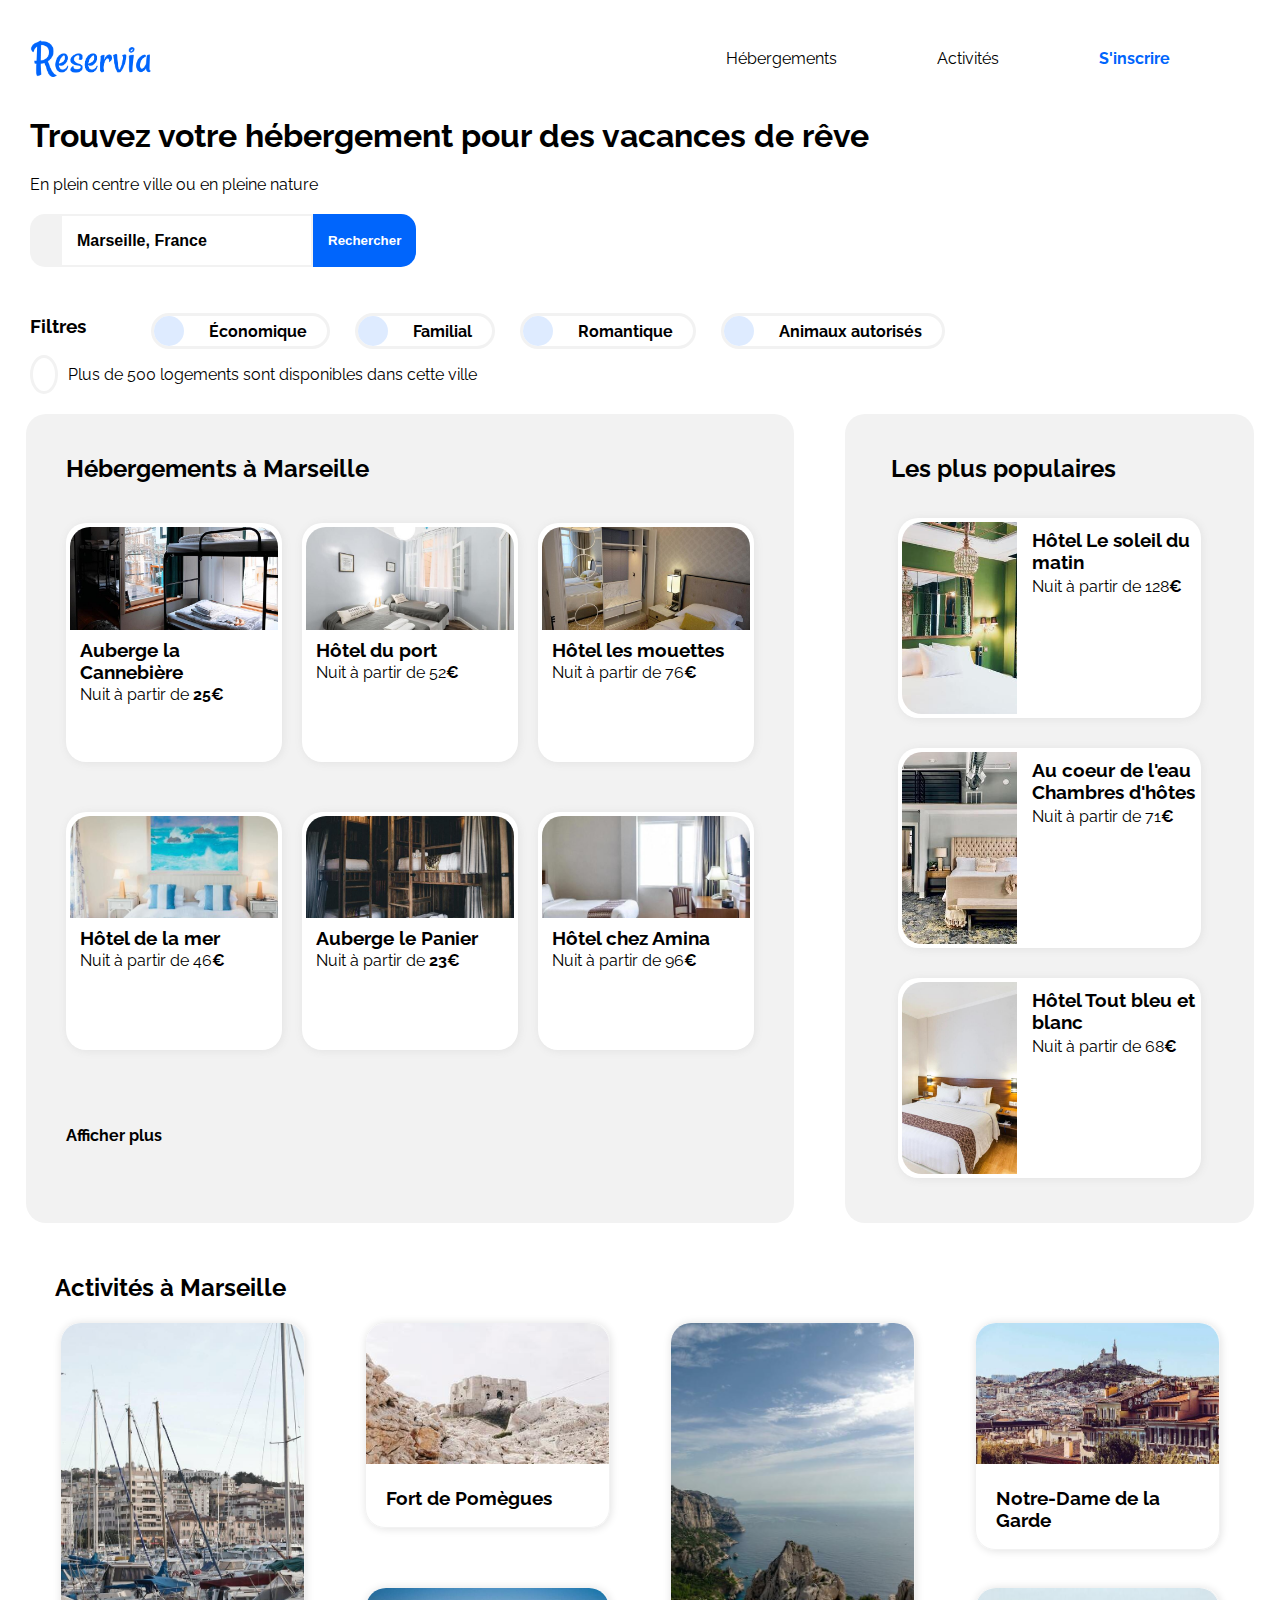
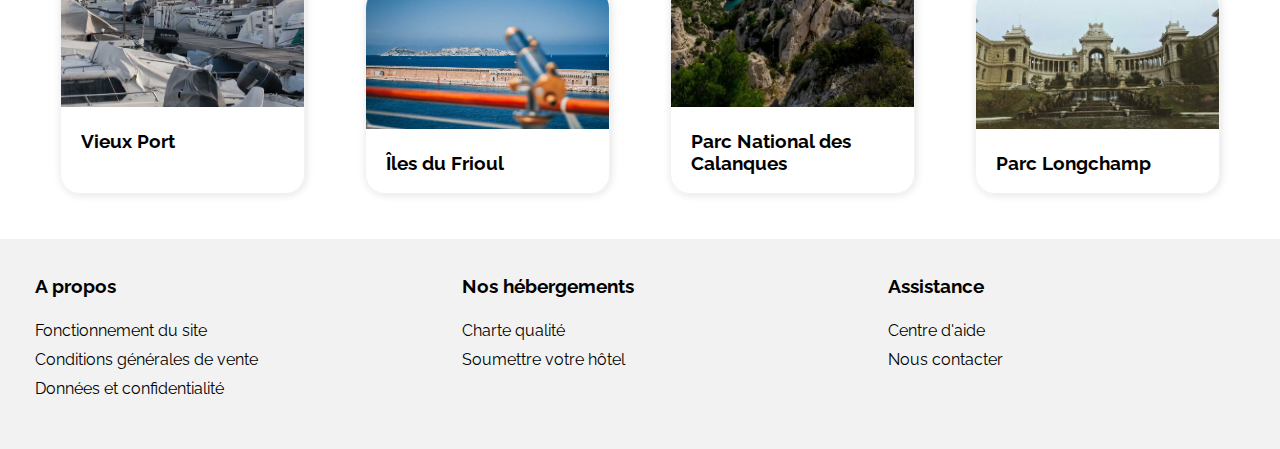
==== commit 2bff9342: "modofication reservia" ====
--- a/index.html
+++ b/index.html
@@ -19,7 +19,7 @@
 
     <header>
          <nav>
-           <img src="images/Reservia@3x.png" alt="logo"> 
+           <img src="images/Reservia@3x.png" alt="logo">
            <ul>
              <li class="menu_hebergements"><a href="#hebergements">Hébergements</a></li>
              <li class="menu_activites"><a href="#activites">Activités</a></li>
--- a/style2.css
+++ b/style2.css
@@ -1,6 +1,10 @@
 body {
     font-family: 'Raleway', sans-serif;
     margin: 0;
+}
+/*------------------logo-----------------------*/
+img{
+    width: 10%
 }
 a {
     text-decoration: none;
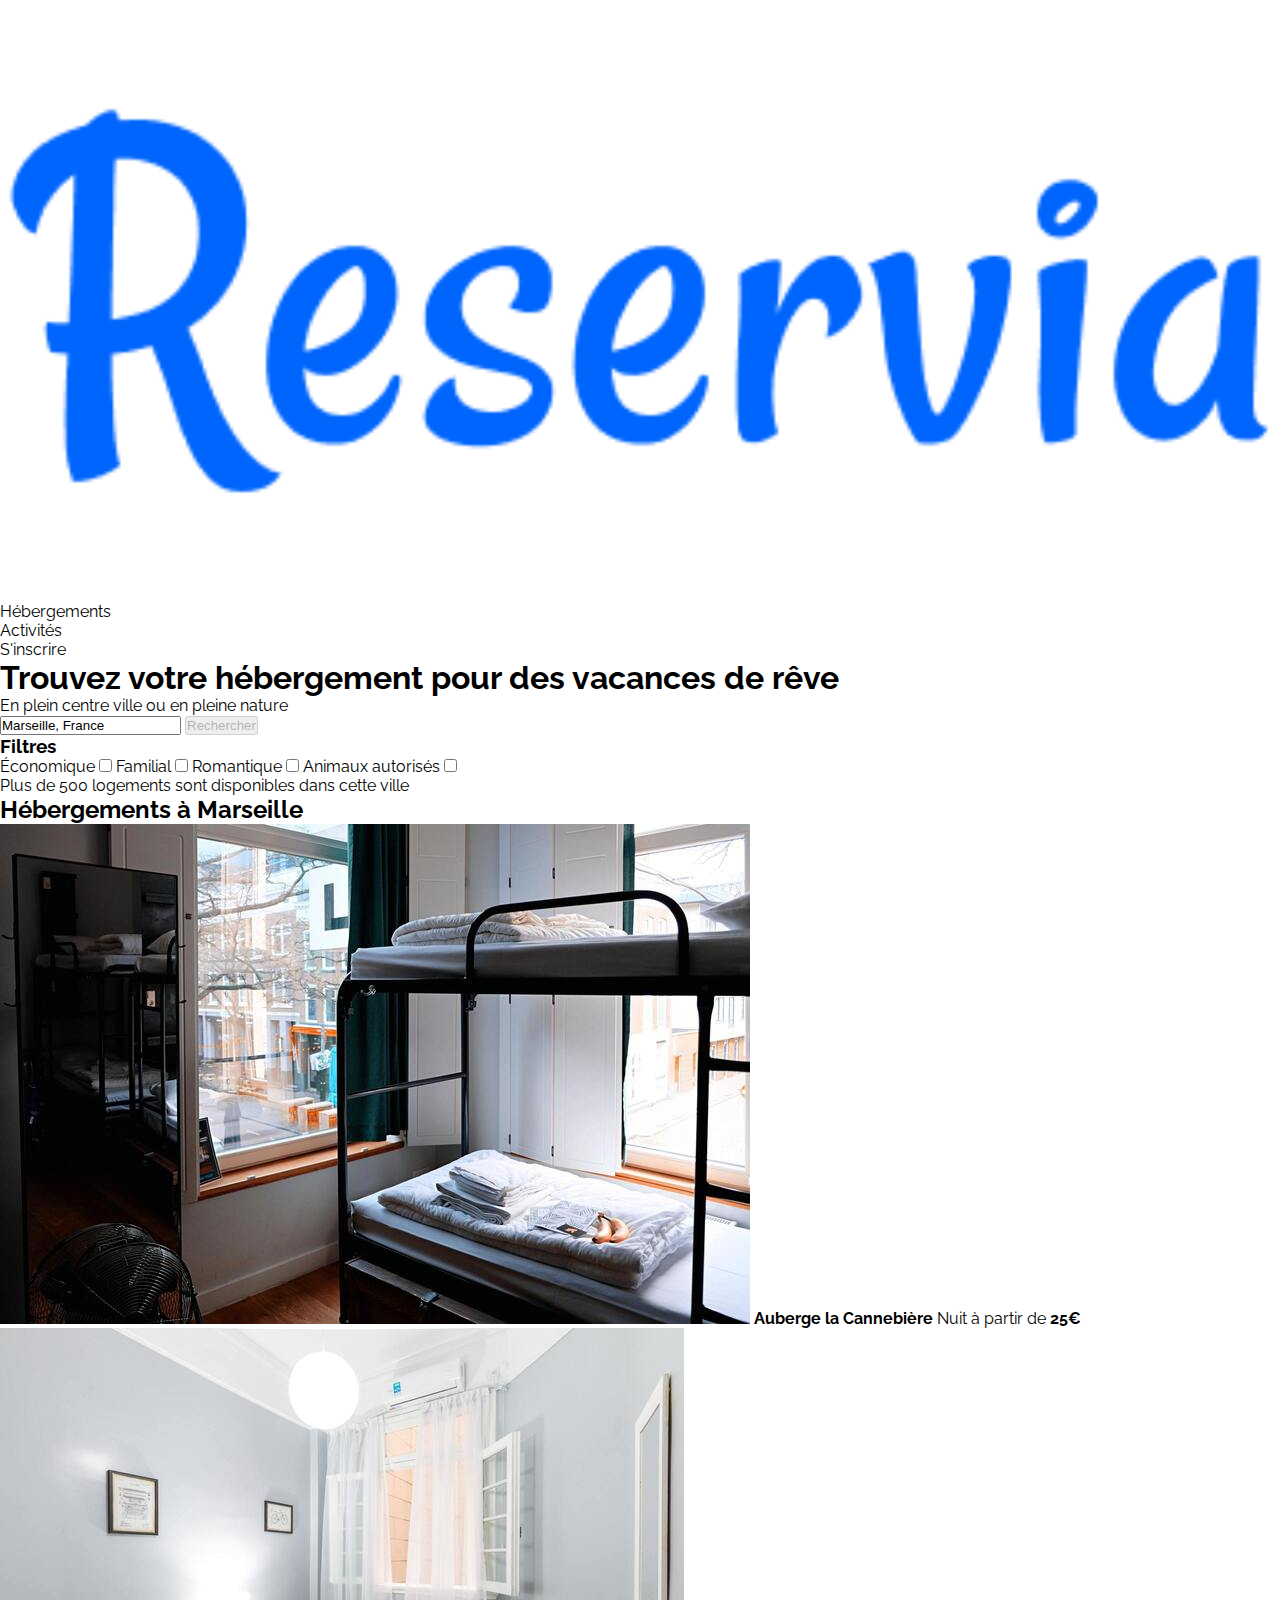
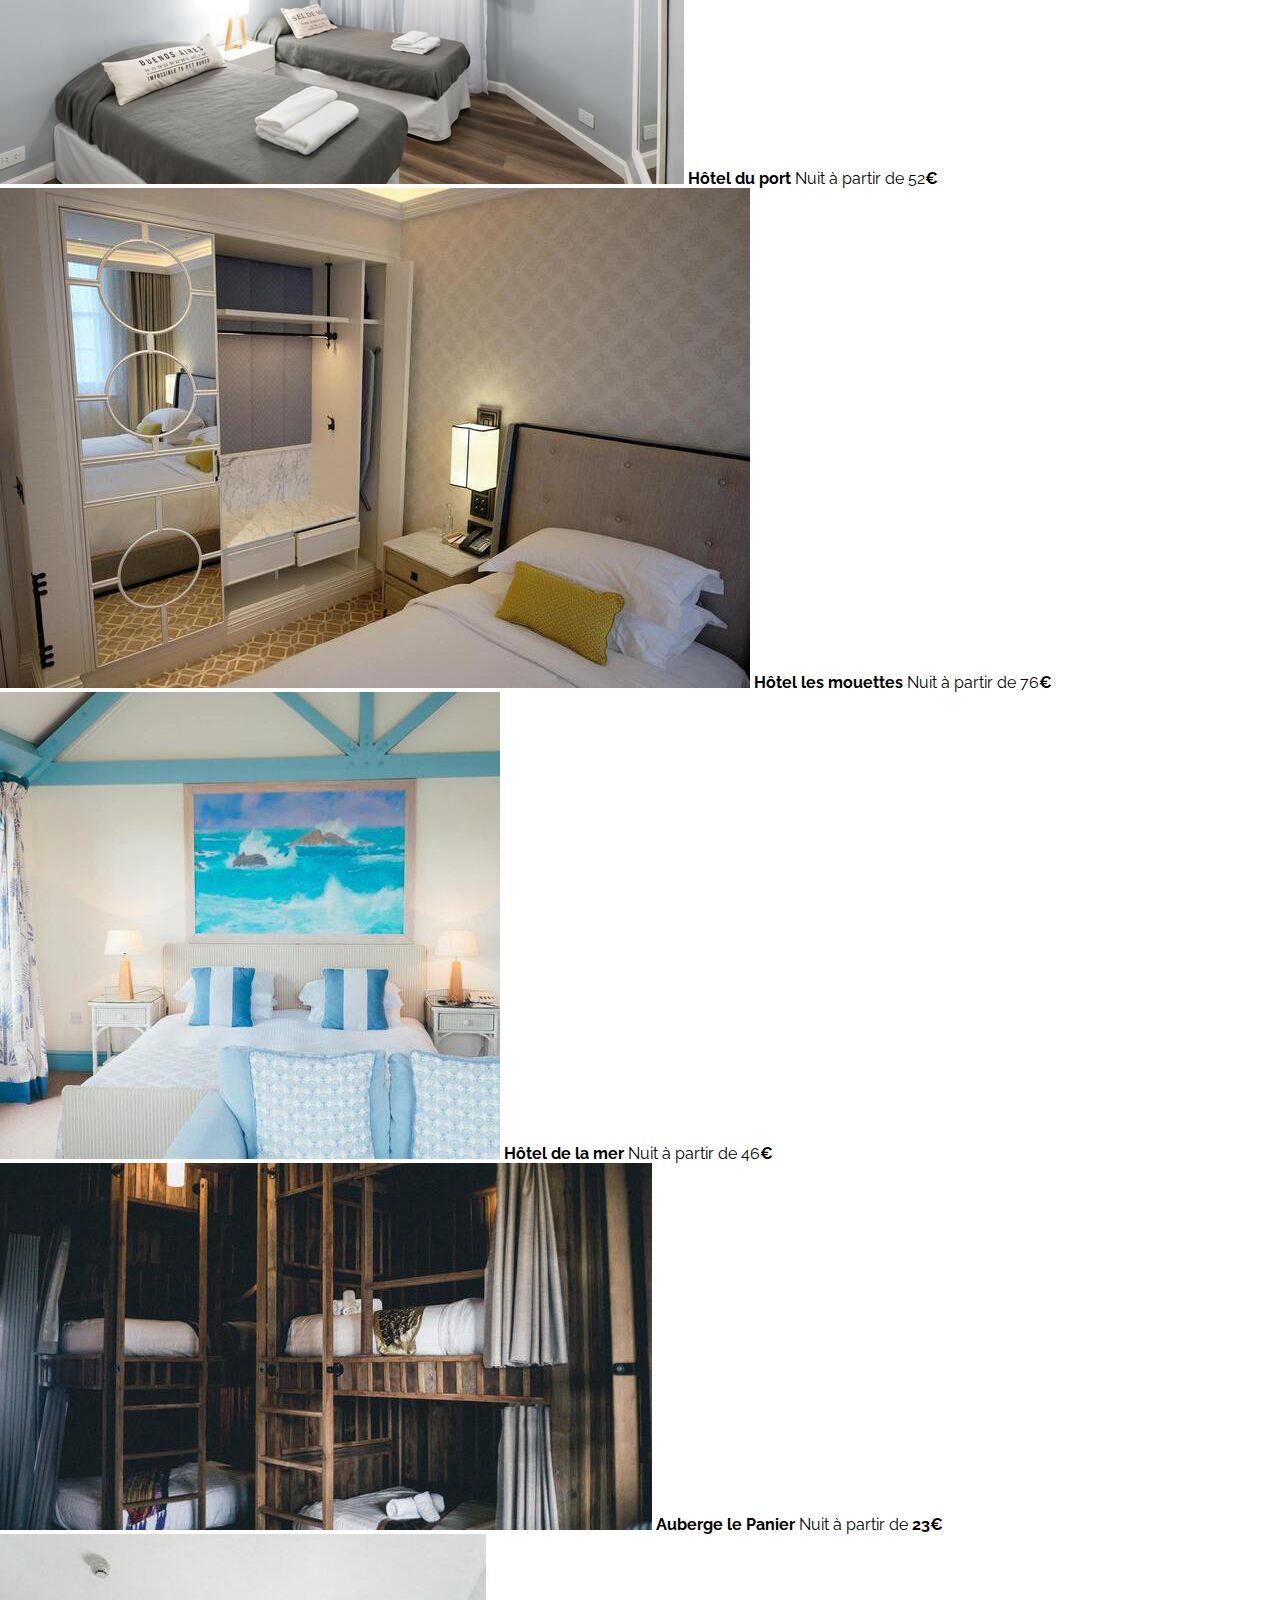
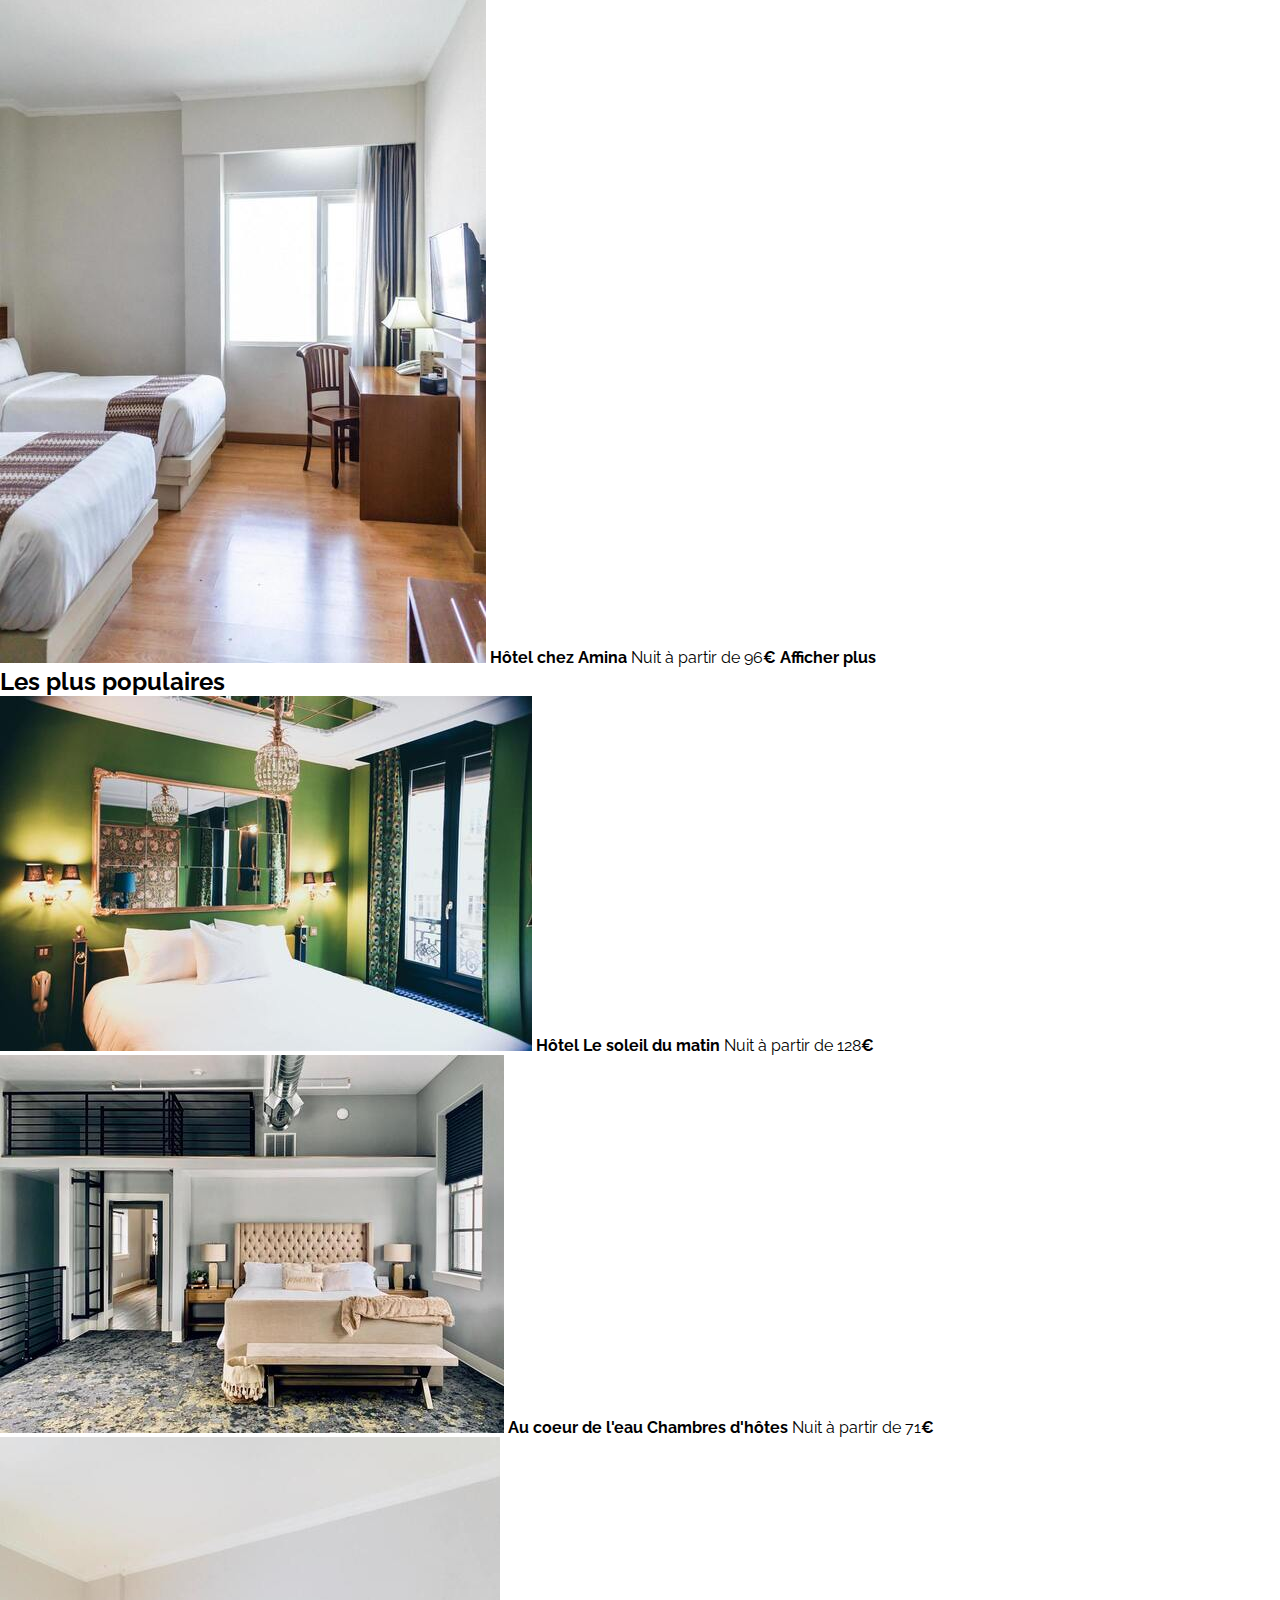
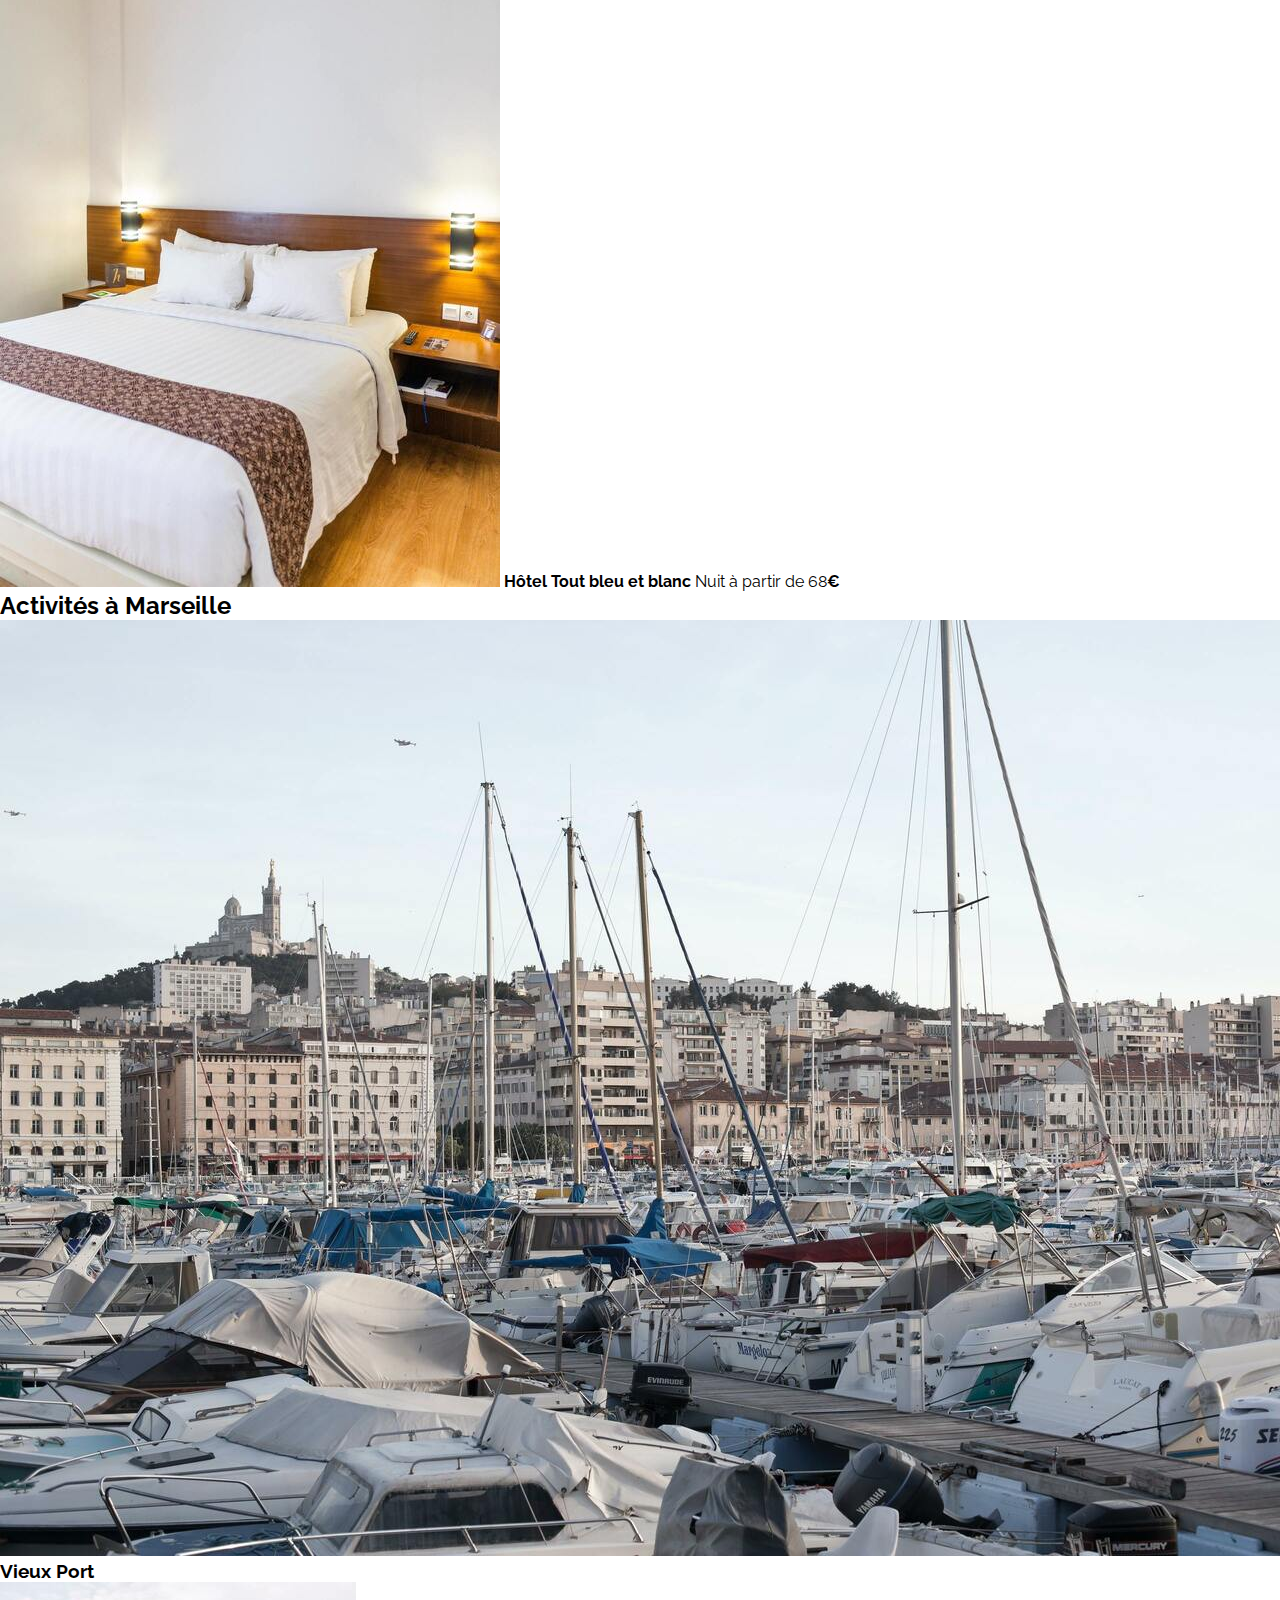
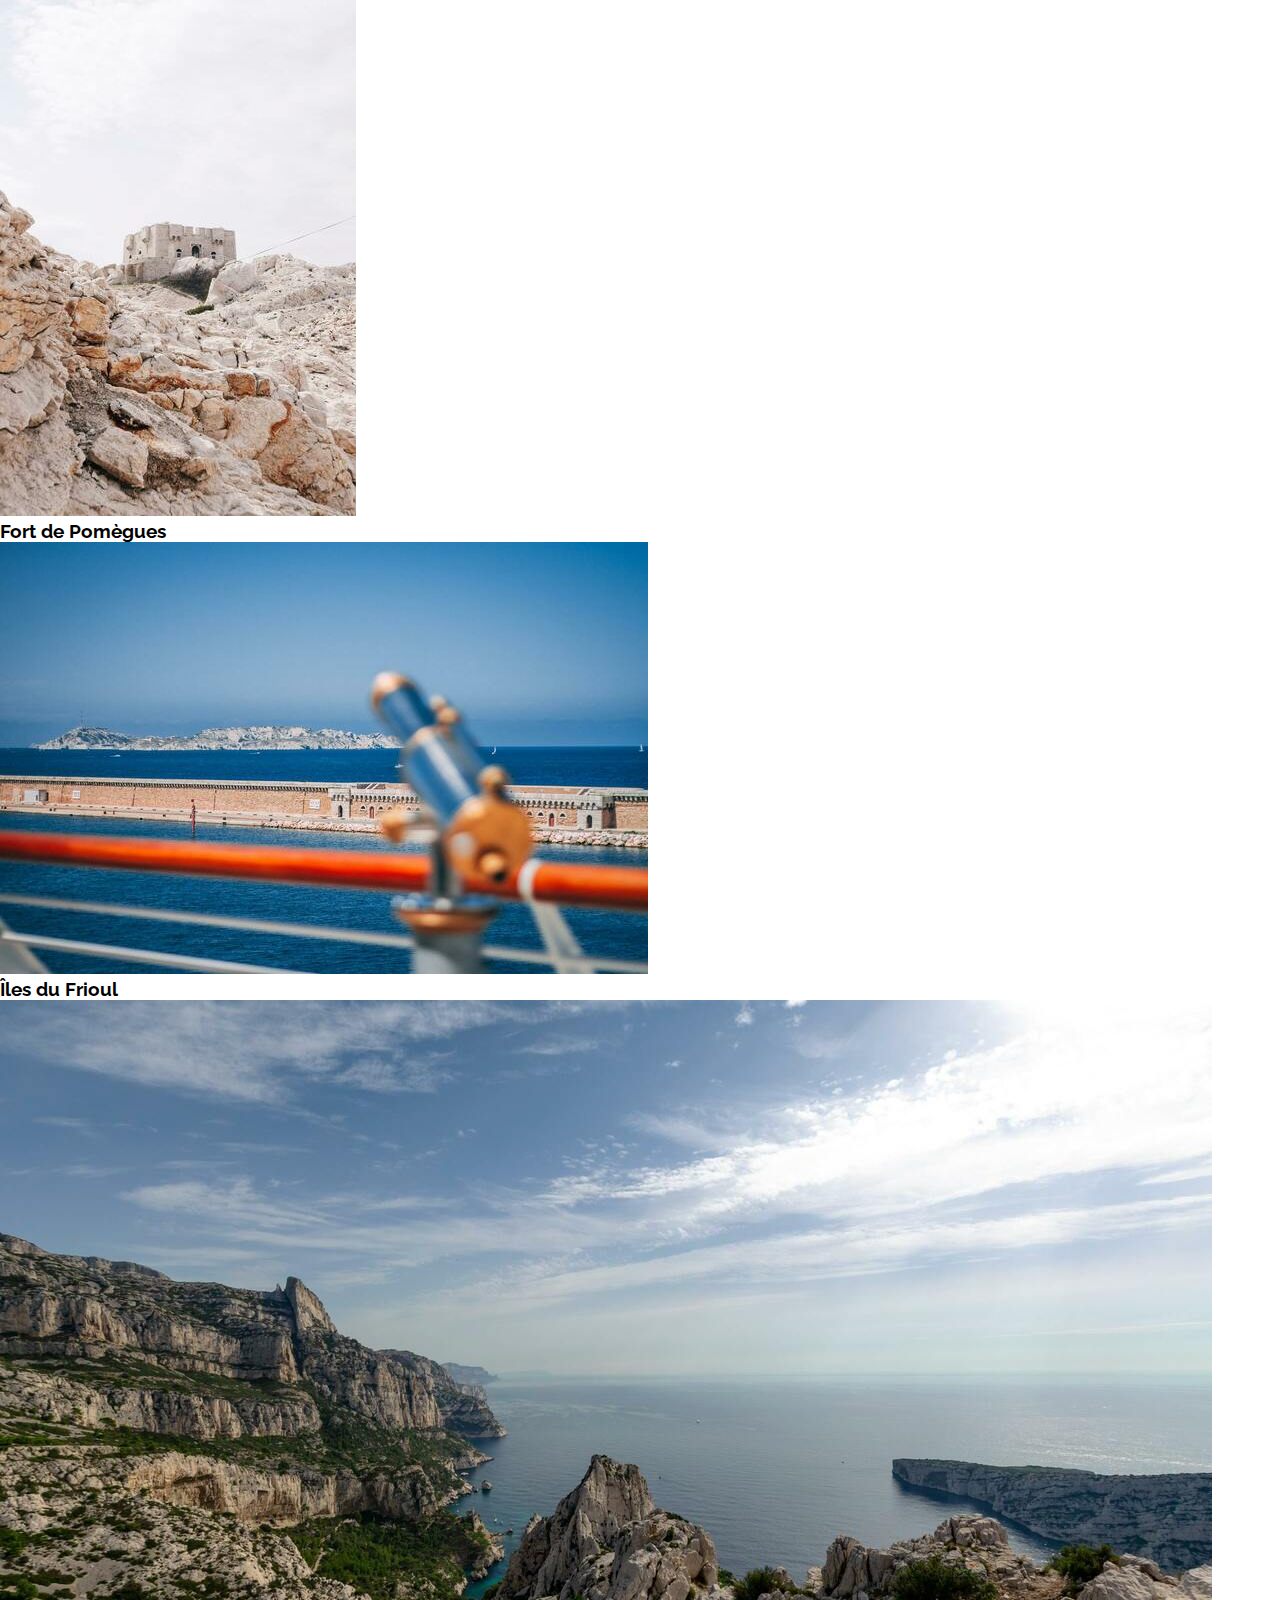
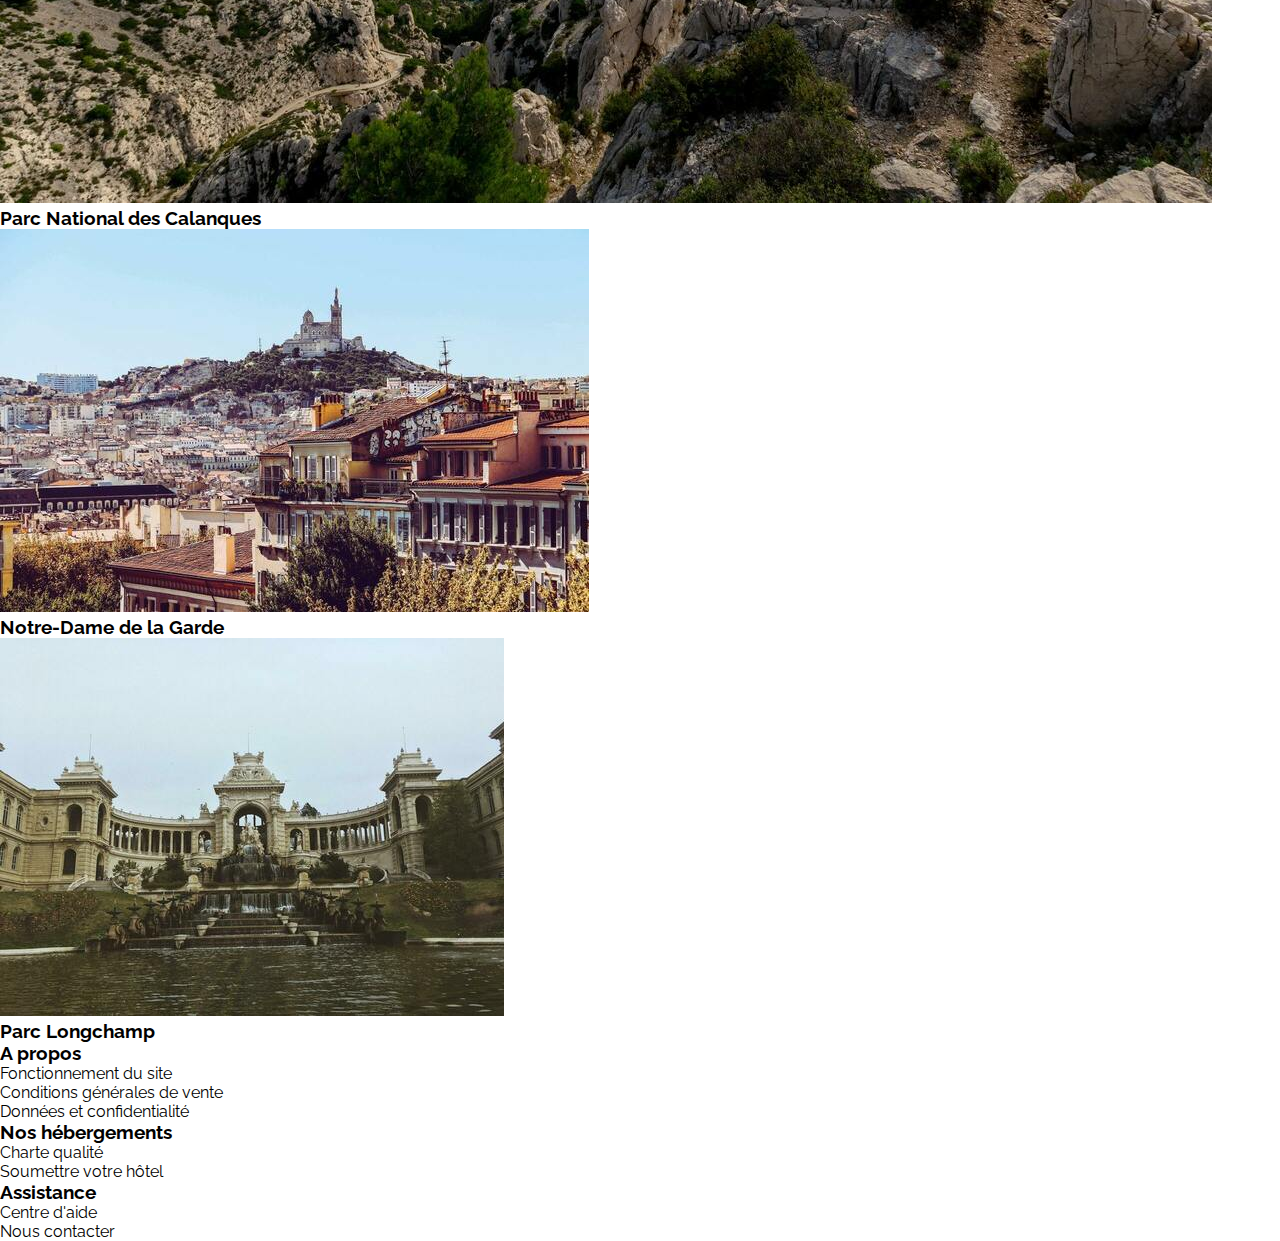
==== commit 387da632: "modification reservia" ====
--- a/index.html
+++ b/index.html
@@ -19,12 +19,20 @@
 
     <header>
          <nav>
-           <img src="images/Reservia@3x.png" alt="logo">
-           <ul>
-             <li class="menu_hebergements"><a href="#hebergements">Hébergements</a></li>
-             <li class="menu_activites"><a href="#activites">Activités</a></li>
-             <li class="inscription"><a href="#">S'inscrire</a></li>
-           </ul>
+            <ul>
+                <li>
+                  <a href="" class="logo"><img src="images/Reservia@3x.png" alt="logo"></a>
+                </li>
+                <li class="menu_hebergements">
+                  <a href="#hebergements">Hébergements</a>
+                </li>
+                <li class="menu_activites">
+                  <a href="#activites">Activités</a>
+                </li>
+                <li class="inscription">
+                  <a href="#">S'inscrire</a>
+                </li>
+            </ul>
          </nav>
     
          <div class="recherche">
@@ -34,28 +42,35 @@
            </div>
          
          <form action="#" method="POST" class="formulaire">
-           <i class="fas fa-map-marker-alt"></i>
+           <label for="ville"><i class="fas fa-map-marker-alt"></i></label>
            <input type="search" name="ville" class="ville" value="Marseille, France">
-           <button type="submit" disabled class="bouton_rechercher">Rechercher</button>
-           <button type="submit" disabled class="icone_loupe"><i class="fas fa-search"></i></button>                     
+           <button type="submit" disabled class="bouton_rechercher">
+             <span>Rechercher</span>
+             <span><i class="fas fa-search"></i></span>
+           </button>                    
          </form>
       
 
-         <div class="filtres">
-           <h3>Filtres</h3>
-               <ul>
-                <li><i class="fas fa-money-bill-wave ifiltre"></i><a href="#">Économique</a></li>                           
-                <li><i class="fas fa-child ifiltre"></i><a href="#">Familial</a></li>
-                <li><i class="fas fa-heart ifiltre"></i><a href="#">Romantique</a></li>
-                <li><i class="fas fa-dog ifiltre"></i><a href="#">Animaux autorisés</a></li>
-              </ul>    
-         </div>
-
-         <div class="info">
-               <i class="fas fa-info"></i>
-               <p>Plus de 500 logements sont disponibles dans cette ville</p>
-         </div>
-         </div>
+          <div class="filtres">
+            <h3>Filtres</h3>
+                    <label for="economique"><i class="fas fa-money-bill-wave ifiltre"></i> Économique</label>
+                    <input type="checkbox" name="economique">
+
+                    <label for="familial"><i class="fas fa-child ifiltre"></i> Familial</label>
+                    <input type="checkbox" name="familial">
+
+                    <label for="romantique"><i class="fas fa-heart ifiltre"></i> Romantique</label>
+                    <input type="checkbox" name="romantique">
+
+                    <label for="animaux autorisés"><i class="fas fa-dog ifiltre"></i> Animaux autorisés</label>
+                    <input type="checkbox" name="animaux autorisés">
+          </div>
+
+          <div class="info">
+                <i class="fas fa-info"></i>
+                <p>Plus de 500 logements sont disponibles dans cette ville</p>
+          </div>
+    
      </header>
 
         <main>
@@ -63,178 +78,159 @@
                 <div class="hebergements_principaux">
                 <h2>Hébergements à Marseille</h2>
                 <div class="hotel1">
-                <article class="hotel">
+
                     <a href="#">
-                    <img src="./images/hebergements/4_small/marcus-loke-WQJvWU_HZFo-unsplash.jpg" alt="auberge la cannebiere">
-                    <h3>Auberge la Cannebière</h3>
-                    <p>Nuit à partir de <strong>25€</strong></p>
-                    <div class="etoile">
-                    <i class="full fas fa-star"></i>
-                    <i class="full fas fa-star"></i>
-                    <i class="full fas fa-star"></i>
-                    <i class="full fas fa-star"></i>
-                    <i class="empty fas fa-star"></i>
-                    </div>
+                      <span class="cadre">
+                        <img src="./images/hebergements/4_small/marcus-loke-WQJvWU_HZFo-unsplash.jpg" alt="auberge la cannebiere">
+                      </span>
+                      <span><strong>Auberge la Cannebière</strong></span>
+                      <span>Nuit à partir de <strong>25€</strong></span>
+                      <span class="etoile">
+                        <i class="full fas fa-star"></i>
+                        <i class="full fas fa-star"></i>
+                        <i class="full fas fa-star"></i>
+                        <i class="full fas fa-star"></i>
+                        <i class="empty fas fa-star"></i>
+                      </span>
                     </a> 
-                </article>
-               <article class="hotel">
+
+                    <a href="#">
+                      <span class="cadre">
+                        <img src="./images/hebergements/4_small/fred-kleber-gTbaxaVLvsg-unsplash.jpg" alt="hotel du port">
+                      </span>
+                      <span><strong>Hôtel du port</strong></span>
+                      <span>Nuit à partir de 52<strong>€</strong></span>
+                      <span class="etoile">
+                        <i class="full fas fa-star"></i>
+                        <i class="full fas fa-star"></i>
+                        <i class="full fas fa-star"></i>
+                        <i class="full fas fa-star"></i>
+                        <i class="full fas fa-star"></i>
+                      </span>
+                    </a>
+                 
                  <a href="#">
-                 <img src="./images/hebergements/4_small/fred-kleber-gTbaxaVLvsg-unsplash.jpg" alt="hotel du port">
-                 <h3>Hôtel du port</h3>
-                 <p>Nuit à partir de 52<strong>€</strong></p>
-                 <div class="etoile">
-                 <i class="full fas fa-star"></i>
-                 <i class="full fas fa-star"></i>
-                 <i class="full fas fa-star"></i>
-                 <i class="full fas fa-star"></i>
-                 <i class="full fas fa-star"></i>
-               </div>
+                      <span class="cadre">
+                        <img src="./images/hebergements/4_small/reisetopia-B8WIgxA_PFU-unsplash.jpg" alt="hotel les mouettes">
+                      </span>
+                      <span><strong>Hôtel les mouettes</strong></span>
+                      <span>Nuit à partir de 76<strong>€</strong></span>
+                      <span class="etoile">
+                        <i class="full fas fa-star"></i>
+                        <i class="full fas fa-star"></i>
+                        <i class="full fas fa-star"></i>
+                        <i class="full fas fa-star"></i>
+                        <i class="empty fas fa-star"></i>
+                      </span>
                  </a>
-               </article>
-               <article class="hotel">
+
                  <a href="#">
-                 <img src="./images/hebergements/4_small/reisetopia-B8WIgxA_PFU-unsplash.jpg" alt="hotel les mouettes">
-                 <h3>Hôtel les mouettes</h3>
-                 <p>Nuit à partir de 76<strong>€</strong></p>
-                 <div class="etoile">
-                 <i class="full fas fa-star"></i>
-                 <i class="full fas fa-star"></i>
-                 <i class="full fas fa-star"></i>
-                 <i class="full fas fa-star"></i>
-                 <i class="empty fas fa-star"></i>
-               </div>
-               </a>
-               </article>
-               </div>
-            
-             <div class="hotel2">
-               <article class="hotel">
+                      <span class="cadre">
+                        <img src="./images/hebergements/4_small/annie-spratt-Eg1qcIitAuA-unsplash.jpg" alt="hotel de la mer">
+                      </span>
+                      <span><strong>Hôtel de la mer</strong></span>
+                      <span>Nuit à partir de 46<strong>€</strong></span>
+                      <span class="etoile">
+                        <i class="full fas fa-star"></i>
+                        <i class="full fas fa-star"></i>
+                        <i class="full fas fa-star"></i>
+                        <i class="empty fas fa-star"></i>
+                        <i class="empty fas fa-star"></i>
+                      </span>
+                 </a>
+               
                  <a href="#">
-                 <img src="./images/hebergements/4_small/annie-spratt-Eg1qcIitAuA-unsplash.jpg" alt="hotel de la mer">
-                 <h3>Hôtel de la mer</h3>
-                 <p>Nuit à partir de 46<strong>€</strong></p>
-                 <div class="etoile">
-                 <i class="full fas fa-star"></i>
-                 <i class="full fas fa-star"></i>
-                 <i class="full fas fa-star"></i>
-                 <i class="empty fas fa-star"></i>
-                 <i class="empty fas fa-star"></i>
-               </div>
-                 </a> 
-               </article>
-               <article class="hotel">
-                 <a href="#">
-                 <img src="./images/hebergements/4_small/nicate-lee-kT-ZyaiwBe0-unsplash.jpg" alt="auberge le panier">
-                 <h3>Auberge le Panier</h3>
-                 <p>Nuit à partir de <strong>23€</strong></p>
-                 <div class="etoile">
-                 <i class="full fas fa-star"></i>
-                 <i class="full fas fa-star"></i>
-                 <i class="full fas fa-star"></i>
-                 <i class="full fas fa-star"></i>
-                 <i class="empty fas fa-star"></i>
-               </div>
-                 </a>  
-               </article>
-               <article class="hotel">
-                 <a href="#">
-                 <img src="./images/hebergements/4_small/febrian-zakaria-M6S1WvfW68A-unsplash.jpg" alt="hotel chez amina">
-                 <h3>Hôtel chez Amina</h3>
-                 <p>Nuit à partir de 96<strong>€</strong></p>
-                 <div class="etoile">
-                 <i class="full fas fa-star"></i>
-                 <i class="full fas fa-star"></i>
-                 <i class="full fas fa-star"></i>
-                 <i class="full fas fa-star"></i>
-                 <i class="full fas fa-star"></i>
-               </div>
+                      <span class="cadre">
+                        <img src="./images/hebergements/4_small/nicate-lee-kT-ZyaiwBe0-unsplash.jpg" alt="auberge le panier">
+                      </span>
+                      <span><strong>Auberge le Panier</strong></span>
+                      <span>Nuit à partir de <strong>23€</strong></span>
+                      <span class="etoile">
+                        <i class="full fas fa-star"></i>
+                        <i class="full fas fa-star"></i>
+                        <i class="full fas fa-star"></i>
+                        <i class="full fas fa-star"></i>
+                        <i class="empty fas fa-star"></i>
+                      </span>
                  </a>
-               </article>
-             </div>
-             
-             <div class="plus">
-               <p><a href="#"><strong>Afficher plus</strong></a></p>
-             </div>
-             </div>
-
+              
+              <a href="#">
+                      <span class="cadre">
+                        <img src="./images/hebergements/4_small/febrian-zakaria-M6S1WvfW68A-unsplash.jpg" alt="hotel chez amina">
+                      </span>
+                      <span><strong>Hôtel chez Amina</strong></span>
+                      <span>Nuit à partir de 96<strong>€</strong></span>
+                      <span class="etoile">
+                        <i class="full fas fa-star"></i>
+                        <i class="full fas fa-star"></i>
+                        <i class="full fas fa-star"></i>
+                        <i class="full fas fa-star"></i>
+                        <i class="full fas fa-star"></i>
+                      </span>
+              </a>
+               
+             <a href="#"><strong>Afficher plus</strong></a></p>
              <div class="populaire">
                <div class="titre_populaire">
                  <h2>Les plus populaires</h2>
                  <i class="fas fa-chart-line fa-2x"></i>
                </div>
-                 <article class="hotel_populaire">
-                  <div>
-                     <a href="#">
-                     <img src="./images/hebergements/4_small/emile-guillemot-Bj_rcSC5XfE-unsplash.jpg" alt="hotel le soleil du matin">
-                     </a>
-                   </div>
-                   <a href="#">
-                   <div>
-                     <h3>Hôtel Le soleil du matin</h3>
-                   <p>Nuit à partir de 128<strong>€</strong></p>
-                   <div class="etoile_pop">
-                   <i class="full fas fa-star"></i>
-                   <i class="full fas fa-star"></i>
-                   <i class="full fas fa-star"></i>
-                   <i class="full fas fa-star"></i>
-                   <i class="full fas fa-star"></i>
-                   </div>
-                   </div> 
-                 </a>               
-                 </article>
-                 <article class="hotel_populaire">
-                   <div>
-                   <a href="#"> 
+
+                <a href="#">
+                    <span class="cadre">
+                      <img src="./images/hebergements/4_small/emile-guillemot-Bj_rcSC5XfE-unsplash.jpg" alt="hotel le soleil du matin">
+                    </span>
+                    <span><strong>Hôtel Le soleil du matin</strong></span>
+                    <span>Nuit à partir de 128<strong>€</strong></span>
+                    <span class="etoile_pop">
+                      <i class="full fas fa-star"></i>
+                      <i class="full fas fa-star"></i>
+                      <i class="full fas fa-star"></i>
+                      <i class="full fas fa-star"></i>
+                      <i class="full fas fa-star"></i>
+                    </span>
+                </a>
+
+                <a href="#">
+                  <span class="cadre">
                      <img src="./images/hebergements/4_small/aw-creative-VGs8z60yT2c-unsplash.jpg" alt="au coeur de l'eau chambres d'hotes">
-                     </a>
-                   </div>
-                   <a href="#">
-                  <div>
-                     <h3>Au coeur de l'eau Chambres d'hôtes</h3>
-                   <p>Nuit à partir de 71<strong>€</strong></p>
-                   <div class="etoile_pop">
-                   <i class="full fas fa-star"></i>
-                   <i class="full fas fa-star"></i>
-                   <i class="full fas fa-star"></i>
-                   <i class="full fas fa-star"></i>
-                   <i class="empty fas fa-star"></i>
-                   </div>
-                   </div>
-                 </a>
-               </article>
-                 <article class="hotel_populaire">
-                   <div>
-                   <a href="#">
+                  </span>
+                  <span><strong>Au coeur de l'eau Chambres d'hôtes</strong></span>
+                  <span>Nuit à partir de 71<strong>€</strong></span>
+                   <span class="etoile_pop">
+                      <i class="full fas fa-star"></i>
+                      <i class="full fas fa-star"></i>
+                      <i class="full fas fa-star"></i>
+                      <i class="full fas fa-star"></i>
+                      <i class="empty fas fa-star"></i>
+                   </span>
+                </a>
+                 
+                <a href="#">
+                  <span class="cadre">
                      <img src="./images/hebergements/4_small/febrian-zakaria-sjvU0THccQA-unsplash.jpg" alt="hotel tout bleu et blanc">
-                     </a>
-                   </div>
-                   <a href="#">
-                   <div>
-                     <h3>Hôtel Tout bleu et blanc</h3>
-                   <p>Nuit à partir de 68<strong>€</strong></p>
-                   <div class="etoile_pop">
-                   <i class="full fas fa-star"></i>
-                   <i class="full fas fa-star"></i>
-                   <i class="full fas fa-star"></i>
-                   <i class="full fas fa-star"></i>
-                   <i class="empty fas fa-star"></i>
-                   </div> 
-                   </div> 
-                 </a>
-                 </article>
-               </div>
-           </section>
-
-           <section id="activites">
+                  </span>
+                  <span><strong>Hôtel Tout bleu et blanc</strong></span>
+                  <span>Nuit à partir de 68<strong>€</strong></span>
+                  <span class="etoile_pop">
+                      <i class="full fas fa-star"></i>
+                      <i class="full fas fa-star"></i>
+                      <i class="full fas fa-star"></i>
+                      <i class="full fas fa-star"></i>
+                      <i class="empty fas fa-star"></i>
+                  </span>
+                </a>
+          <div>
+            <section id="activites">
             <h2>Activités à Marseille</h2>
-             <div class="activites">
+          <div class="activites">
              <article class="vieux_port">
                 <a href="#">
-                <img src="./images/activites/3_medium/reno-laithienne-QUgJhdY5Fyk-unsplash.jpg" alt="vieux port">
-                <h3>Vieux Port</h3>
-                </a>
-             </article>
-             <div class="images_vertical">
+                  <img src="./images/activites/3_medium/reno-laithienne-QUgJhdY5Fyk-unsplash.jpg" alt="vieux port">
+                  <h3>Vieux Port</h3>
+                </a>
+             </article>
+          <div class="images_vertical">
              <article class="fort">
                <a href="#">
                <img src="./images/activites/4_small/paul-hermann-QFTrLdQIRhI-unsplash.jpg" alt="fort pomegues">
@@ -247,7 +243,7 @@
                <h3>Îles du Frioul</h3>
                </a>  
              </article>
-             </div>
+          </div>
              <article class="calanques">
                <a href="#">
                <img src="./images/activites/3_medium/kilyan-sockalingum-NR8-cBCN3aI-unsplash.jpg" alt="calanques">
--- a/style2.css
+++ b/style2.css
@@ -1,11 +1,26 @@
+* {
+    margin: 0;
+    padding: 0;
+    list-style: none;
+    text-decoration: none;
+    box-sizing: border-box;
+}
+
 body {
     font-family: 'Raleway', sans-serif;
-    margin: 0;
 }
 /*------------------logo-----------------------*/
-img{
-    width: 10%
+
+.logo {
+    width: 200px;
 }
+
+.logo img {
+    width: 100%;
+    height: 100%;
+    object-fit: contain;
+}
+
 a {
     text-decoration: none;
     color: black;
@@ -14,778 +29,3 @@
 /*-------------------header-----------------------------*/
 
 /*----------------navigation----------------------------*/
-
-
-nav {
-    display: flex;
-    justify-content: space-between;
-    align-items: center;
-    margin: 30px;
-}
-
-nav ul {
-    display: flex;
-    list-style-type: none;
-}
-
-nav li {
-    margin-right: 60px;
-}
-
-nav a {
-    padding-right: 20px;
-    padding-left: 20px;
-    padding-top: 44px;
-    padding-bottom: 44px;
-    border-top: 3px solid white;
-}
-
-nav a:hover {
-    color: #0065FC;
-    border-top: 3px solid #0065FC;    
-} 
-
-.inscription a {
-    font-weight: bold;
-    color: #0065FC;
-} 
-
-.inscription a:hover {
-    border-top: none;
-}
-
-/*--------------------recherche-----------------------*/
-
-.recherche {
-    margin: 30px;
-}
-
-.formulaire {
-    display: flex;
-    width: 30vw;
-    margin: 20px 0 20px 0;
-}
-
-.fa-map-marker-alt {   
-    background-color: #F2F2F2;
-    padding: 15px;
-    border-radius: 15px 0 0 15px;
-}
-
-.ville {
-    padding: 15px;
-    font-weight: bold;
-    border-right: none;
-    border: 2px solid #F2F2F2;
-    height: 53px;
-    font-size: 1rem;
-}
-
-.bouton_rechercher {
-    color: white;
-    font-weight: bold;
-    padding: 15px;
-    background-color: #0065FC;
-    border: none;
-    border-radius: 0 15px 15px 0;
-}
-
-.icone_loupe {
-    display: none;
-}
-
-/*-------------------------filtres---------------------*/
-
-.filtres {
-    display: flex;
-    align-items: center;
-}
-
- h3 + ul  {
-    display: flex;
-    list-style: none;
-    flex-wrap: wrap;
-}
-
-.filtres li {
-    display: flex;
-    justify-content: space-around;
-    align-items: center;
-    border: 3px solid #F2F2F2;
-    border-radius: 200px;
-    font-weight: bold;
-    padding: 0 20px 0 0;
-    margin-top: 10px;
-    margin-left: 25px;
-}
-   
-.ifiltre  {
-   background-color: #DEEBFF;
-   color: #0065FC;
-   border-radius: 200px;
-   padding: 15px;
-   margin-right: 25px;
-}
-
-.filtres li:hover {
-   background-color: #DEEBFF;
-}
-
-.info p {
-    display: inline;    
-}
-
-.info .fas {
-    color: #0065FC;
-    border: 3px solid #F2F2F2;
-    border-radius: 100%;
-    margin-right: 10px;
-    font-size: 16px;
-    padding: 7px 11px 7px 11px;    
-}
-
-/*--------------------hebergements------------------------*/
-
-.hebergements_central {
-    display: flex;
-    justify-content: space-around;     
-}
-
-.hebergements_principaux {
-    background-color: #F2F2F2;
-    border-radius: 20px;
-    width: 60%;    
-}
-
-.hebergements_principaux h2 {
-    padding-left: 40px;
-    margin-top: 40px;
-}
-
-.hebergements_principaux article {
-    background-color: white;
-    border: 4px solid transparent;
-    border-radius: 20px;
-    box-shadow: 1px 1px 8px #e2e2e2;
-    width: 30%;
-    height: 13.5vw;
-}
-
-.hotel1, .hotel2{
-    display: flex;
-    justify-content:space-around;
-    margin: 30px;
-}
-
-.hotel img {
-    width: 100%;
-    height: 8vw;
-    object-fit: cover;
-    border-radius: 20px 20px 0 0;
-}
-
-.hotel h3 {
-    margin: 5px 0 0 10px;
-}
-
-.hotel p {
-    margin: 2px 0 5px 10px;
-}
-
-.etoile {
-    margin-left: 10px;
-}
-
-.full {
-    color: #0065FC;   
-    margin: 0;
-}
-
-.empty {
-    color: #e2e2e2;
-    margin: 0;
-}
-
-.plus {
-    padding-left: 40px;
-    padding-top: 20px;
-}
-
-.populaire {
-    width: 32%;
-    background-color: #F2F2F2;
-    border-radius: 20px;
-    display: flex;
-    flex-direction: column;
-    align-items: center;
-    padding-bottom: 30px;
-}
-
-.titre_populaire {
-    width: 85%;
-    display: flex;
-    justify-content: space-between;
-    align-items: center;
-    padding-left: 30px;
-    margin-top: 20px;
-}
-
-.hotel_populaire {
-    background-color: white;
-    border: 4px solid transparent;
-    border-radius: 20px;
-    box-shadow: 1px 1px 8px #e2e2e2;
-    width: 72%;  
-    height: 10vw ; 
-    margin: 15px;
-    display: flex;  
-}
-
-.hotel_populaire img {
-    width: 9vw;
-    height: 10vw;
-    object-fit: cover;
-    border-radius: 20px 0 0 20px;  
-}
-
-.hotel_populaire h3 {
-    margin: 7px 0 4px 15px;
-}
-
-.hotel_populaire p {
-    margin: 2px 0 5px 15px;
-}
-
-.etoile_pop {
-    margin: 45px 0 0 15px;
-}
-
-/*---------------------activites---------------------------*/
-
-#activites {
-    margin: 30px;
-    margin-top: 50px;
-    margin-bottom: 45px;
-}
-
-#activites h2 {
-    margin-left: 25px;
-}
-
-.activites article {
-    border: 1px solid #F2F2F2;
-    border-radius: 20px;
-    box-shadow: 1px 1px 8px #e2e2e2;
-}
-
-.activites {
-   display: flex;
-   justify-content: space-around; 
-}
-
-.vieux_port img {
-    width: 22vw;
-    height: 30vw;
-    object-fit: cover;
-    border-radius: 20px 20px 0 0;
-}
-
-.calanques img {
-    width: 22vw;
-    height: 30vw;
-    object-fit: cover;
-    border-radius: 20px 20px 0 0;
-}
-
-.fort img {
-    width: 20vw;
-    height: 11vw;
-    object-fit: cover;
-    border-radius: 20px 20px 0 0;
-}
-
-.frioul img {
-    width: 20vw;
-    height: 11vw;
-    object-fit: cover;
-    border-radius: 20px 20px 0 0;
-} 
-
-.notre_dame img {
-    width: 20vw;
-    height: 11vw;
-    object-fit: cover;
-    border-radius: 20px 20px 0 0;
-}
-
-.parc img {
-    width: 20vw;
-    height: 11vw;
-    object-fit: cover;
-    border-radius: 20px 20px 0 0;
-}
-
-.activites h3 {
-    margin-left: 20px;
-}
-
-.images_vertical {
-    display: flex;
-    flex-direction: column;
-    justify-content: space-between;
-}
-
-/*---------------------footer-----------------------------*/ 
- 
-footer {
-    background-color: #F2F2F2;
-    display: flex;
-    padding-bottom: 30px;
-    padding-top: 18px;    
-}
-
-footer ul {
-    display: flex;
-    flex-direction: column;
-    list-style-type: none;
-    padding: 0;
-}
-
-.footerliste {
-    width: 50%;
-    margin-left: 30px;
-}
-
-footer li {
-    padding: 5px;
-}
-
-footer h3 {
-    margin-left: 5px;
-}
-
-/*----------------------media queries-------------------*/
-
-@media screen and (max-width: 1340px) {
-
-
-    .hebergements_principaux article {
-        height: 18vw;
-        width: 17vw;
-        margin: 10px;
-    }
-
-    .hotel_populaire {
-        height: 15vw;
-    }
-
-    .hotel_populaire img {
-        height: 100%;
-    }
-
-    .etoile_pop {
-        margin: 0 0 0 15px;
-    }
-
-    .activites article {
-        width: 19vw;
-        height: auto;
-    }
-
-    .activites img {
-        width: 100%;
-    }
-
-}
-    
-/*----------------------tablette (paysage)---------------*/
-
-@media screen and (max-width: 1024px) {
-
-    .formulaire {
-        width: 40vw;
-    }
-
-    h3 + ul {
-        padding-left: 5px;
-    }
-
-    #hebergements {
-        flex-direction: column-reverse;
-    }
-
-    .hebergements_principaux {
-        width: 100%;
-        margin-top: 25px;
-        border-radius: 0;
-    }
-  
-    .hebergements_principaux article {
-        height: 22vw;
-        margin: 10px;
-        margin-left: 25px; 
-        width: 22vw;     
-    }
-
-    .hotel img {
-        height: 12vw;
-    }
-
-    .hotel_populaire {
-        width: 85%;
-    }
-
-    .populaire {
-        width: 100%;
-        border-radius: 0;
-    }
- 
-    .etoile_pop {
-        margin: 0px 0px 0px 15px;
-    }
-
-    #activites h2 {
-        margin-left: 0;
-    }
-
-    .activites img {
-        width: 100%;
-    }
-
-    .activites article {
-        width: 20vw;
-        height: auto;
-    }
-
-    footer {
-        width: 100%;
-    }
-}
-
-/*----------------------tablette (portrait)-------------*/
-
-@media screen and (max-width: 768px) {
-    
-    .inscription {
-        position: absolute;
-        top: 52px;
-        right: 0px; 
-    }
- 
-    .inscription :hover {
-        border-bottom: none;
-    }
- 
-     nav {
-        flex-wrap: wrap;
-    }
-   
-     nav li {
-        margin: 0;
-    }
-
-     nav ul {
-        width: 100%;
-        padding: 0;
-        border-bottom: 4px solid #F2F2F2;
-        text-align: center;
-    }
- 
-    .menu_hebergements {
-        width: 50%;
-        padding-top: 60px;
-        margin-right: 0;
-        padding-bottom: 15px;
-    }
-     
-    .menu_activites {
-        width: 50%;
-        padding-top: 60px;
-        padding-bottom: 15px;
-    }
-
-    .menu_hebergements:hover {
-        border-bottom: 4px solid #0065FC;
-    }
-
-    .menu_activites:hover {
-        border-bottom: 4px solid #0065FC;
-    }
- 
-    nav a:hover {
-        border-top: none;
-    }
-
-    .formulaire {
-        width: 90%;
-    }
-
-    .bouton_rechercher {
-        display: none;
-    }
-
-   .ville {
-        width: 48vw;
-    }
-
-    .icone_loupe {
-        display: unset; 
-        width: 50px;
-        background-color: #0065FC;
-        color: white;
-        border: none;
-        border-radius: 0 15px 15px 0;    
-    }
-
-    #hebergements {
-        flex-direction: column-reverse;
-    }
-    
-    .populaire {
-        width: 100%;
-        border-radius: 0;
-        padding-bottom: 15px;
-    }
-
-    .hotel_populaire {
-        width: 85%;
-        height: 30vw;
-    }
-    
-    .hotel_populaire img {
-        width: 30vw;
-        height: 30vw;
-    }
-
-  
-    .hebergements_principaux {
-        width: 100%;
-        background-color: white;
-    }
-
-    .hotel1, .hotel2 {
-        flex-direction: column;
-        margin: 5px;
-    }
-
-   .hebergements_principaux h2 {
-        margin-left: 0px;
-    }
-
-    .hebergements_principaux article {
-        width: 90%;
-        height: auto;
-        margin: 10px;
-        margin-left: 25px;
-    }
-
-   .hebergements_principaux img {
-        width: 100%;
-        height: 30vw;
-    }
-
-   .plus {
-        margin-bottom: 5px;
-        margin-left: 10px;
-    }
-
-    #activites {
-        margin: 40px;
-    }
-
-    .activites {
-        flex-direction: column;
-    }
-
-    .activites img {
-        width: 100%;
-        height: 150px;
-    }
-
-    .activites article {
-        height: auto;
-        width: 85vw;
-        margin: 10px;
-    }
-
-    footer {
-        flex-direction: column;
-    }
-}
-
-/*-------------smartphones (portrait)-------------*/
-
-@media screen and (max-width: 576px) {
-
-
-    .inscription {
-       position: absolute;
-       top: 47px;
-       right: 0px; 
-    }
-
-    .inscription :hover {
-       border-bottom: none;
-    }
-
-    nav {
-        flex-wrap: wrap;
-    }
-  
-    nav li {
-        margin: 0;
-    }
-
-    nav a {
-        border-top: none;
-    }
-
-    .menu_hebergements {
-        width: 50%;
-        padding-top: 20px;
-        margin-right: 25px;
-        padding-bottom: 15px;
-    }
-    
-    .menu_activites {
-        width: 50%;
-        padding-top: 20px;
-        padding-bottom: 15px;
-    }
-
-    nav ul {
-        border-bottom: 4px solid #F2F2F2;
-    }
-
-    nav a:hover {
-        border-top: none;
-    }
-   
-    .menu_hebergements:hover {
-        border-bottom: 4px solid #0065FC;
-    }
-
-    .menu_activites:hover {
-        border-bottom: 4px solid #0065FC;
-    }
-
-    .recherche p {
-        margin-bottom: 10vw;
-    }
-
-    .formulaire {
-        width: 90%;
-    }
-
-    .bouton_rechercher {
-       display: none; 
-    }
-
-   .ville {
-        width: 48vw;
-    }
-
-    .icone_loupe {
-        display: unset;
-        background-color: #0065FC;
-        color: white;
-        width: 50px;
-        border-radius: 0 15px 15px 0; 
-    }
-
-    .filtres {
-        display: flex;
-        flex-wrap: wrap;
-    }
-
-    h3 + ul {
-        justify-content: flex-start;
-    }
-
-    #hebergements {
-        flex-direction: column-reverse;
-    }
-
-    .populaire {
-        width: 100%;
-        border-radius: 0;
-        padding-bottom: 15px;
-    }
-
-    .titre_populaire {
-        padding-left: 0;
-    }
-
-    .hotel_populaire {
-        width: 80%;
-        height: 40vw;
-    }
-
-    .hotel_populaire img {
-        width: 30vw;
-        height: 40vw;
-    }
-
-
-    .hebergements_principaux {
-        width: 100%;
-        background-color: white;
-    }
-
-    .hotel1, .hotel2 {
-        flex-direction: column;
-        margin: 5px;
-    }
-    
-    .hebergements_principaux h2 {
-        padding-left: 20px;
-    }
-
-    .hebergements_principaux article {
-        width: 85%;
-        height: 52vw;
-        margin: 10px;
-        margin-left: 20px;
-    }
-
-    .hebergements_principaux img {
-        width: 100%;
-        height: 30vw;
-    }
-
-    .plus {
-        margin-bottom: 5px;
-        margin-left: 10px;
-    }
-
-    #activites {
-        margin: 20px;
-    }
-
-    .activites {
-        flex-direction: column;
-    }
-
-    .activites img {
-        width: 100%;
-        height: 150px;
-    }
-
-    .activites article {
-        height: auto;
-        margin: 10px;
-        width: 80vw;
-    }
-
-    #activites h2 {
-        margin-left: 18px;
-    }
-
-    footer {
-        flex-direction: column;
-    }
-
-    .footerliste {
-        width: 80%;
-    }  
-}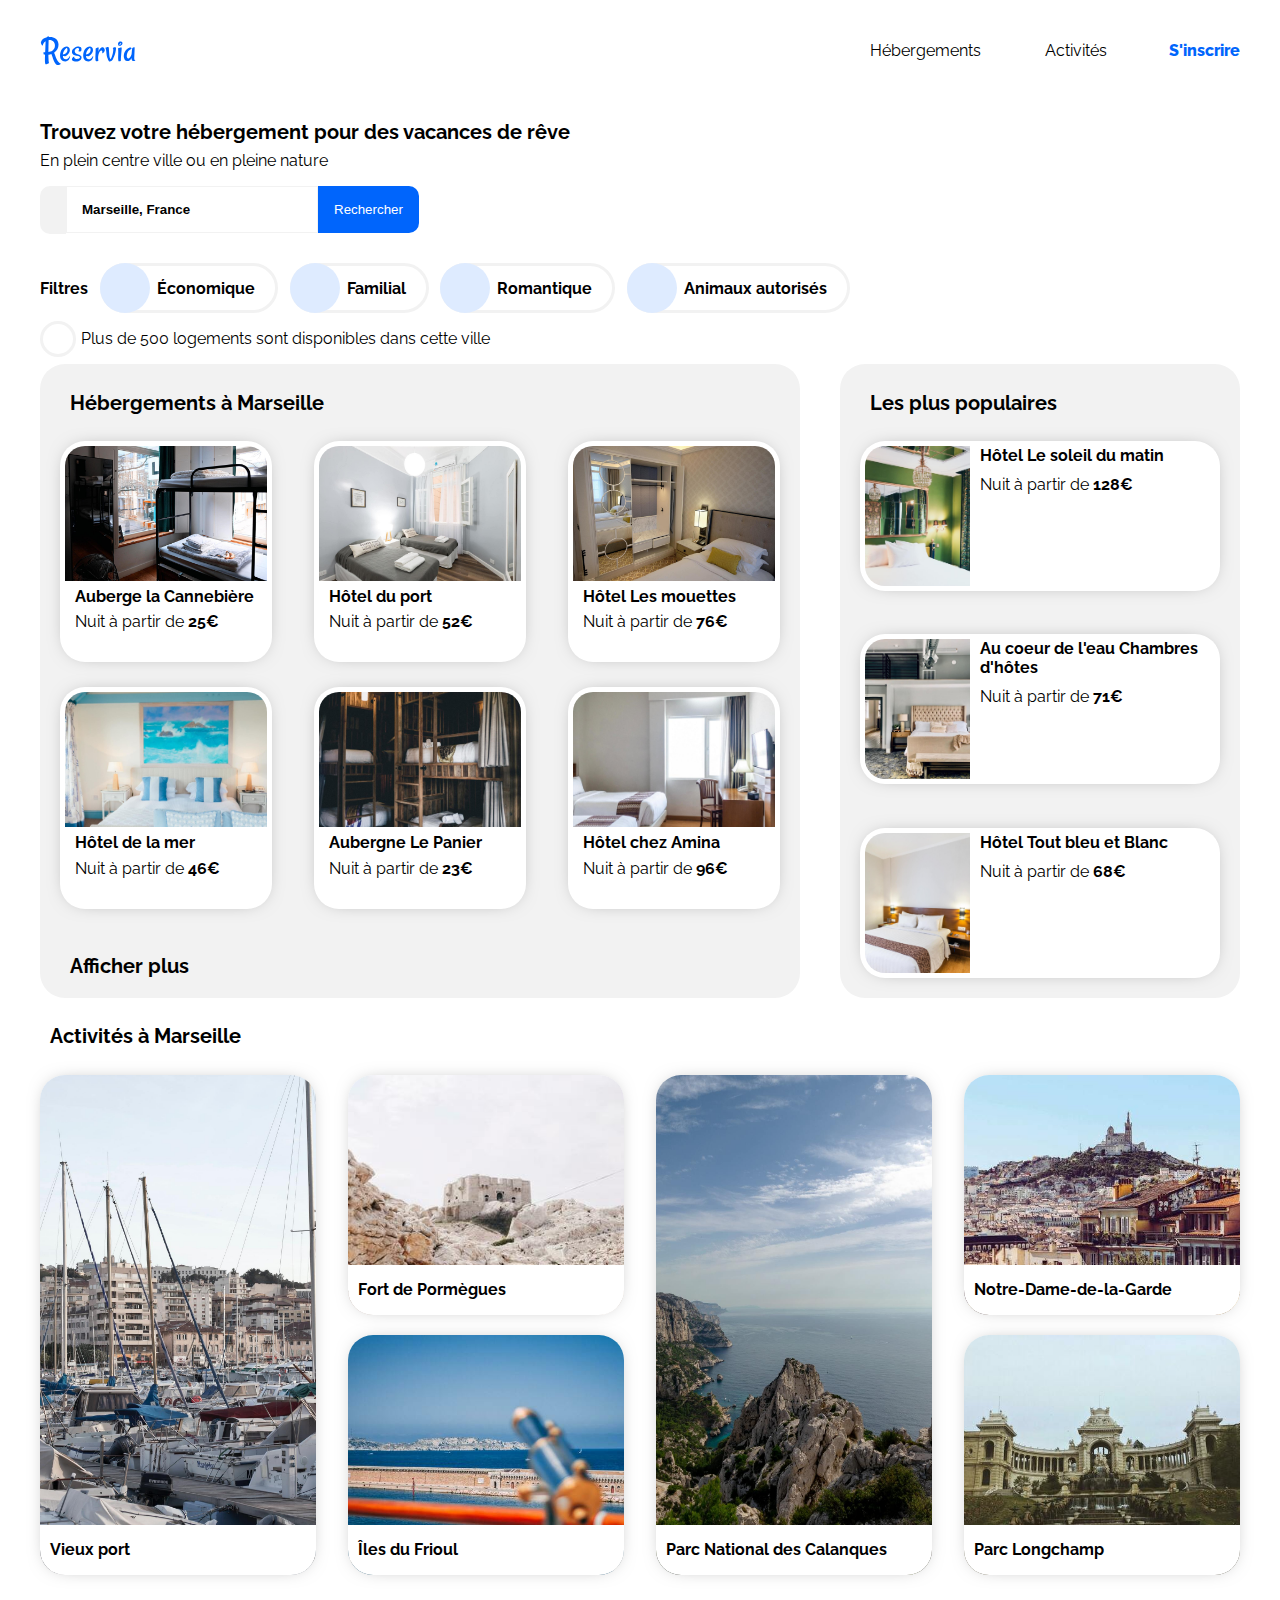
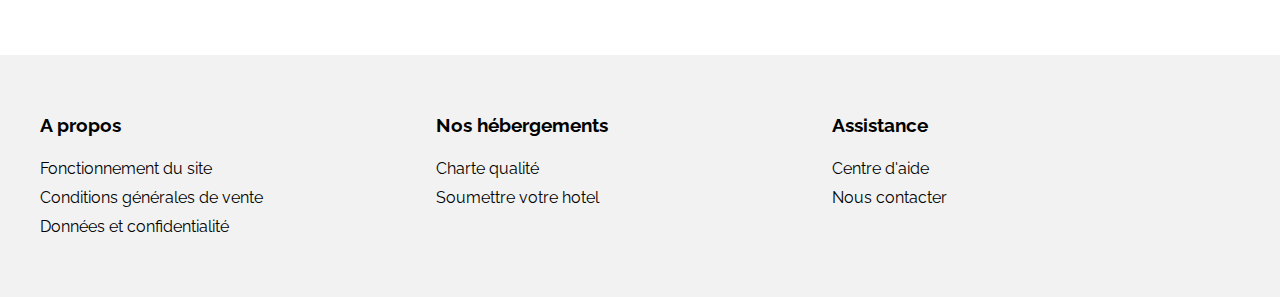
==== commit 4bf1d44e: "projet reservia" ====
--- a/index.html
+++ b/index.html
@@ -5,7 +5,7 @@
     <meta http-equiv="X-UA-Compatible" content="IE=edge">
     <meta name="viewport" content="width=device-width, initial-scale=1.0">
     <title>Reservia imane babic</title>
-    <link rel="stylesheet" href="style2.css">
+    <link rel="stylesheet" href="style.css">
     <link rel="preconnect" href="https://fonts.googleapis.com">
     <link rel="preconnect" href="https://fonts.gstatic.com" crossorigin>
     <link href="https://fonts.googleapis.com/css2?family=Raleway&display=swap" 
@@ -13,284 +13,220 @@
     <link rel="stylesheet" href="https://use.fontawesome.com/releases/v5.15.4/css/all.css" 
     integrity="sha384-DyZ88mC6Up2uqS4h/KRgHuoeGwBcD4Ng9SiP4dIRy0EXTlnuz47vAwmeGwVChigm" 
     crossorigin="anonymous">
-
 </head>
 <body>
-
     <header>
-         <nav>
-            <ul>
-                <li>
-                  <a href="" class="logo"><img src="images/Reservia@3x.png" alt="logo"></a>
-                </li>
-                <li class="menu_hebergements">
-                  <a href="#hebergements">Hébergements</a>
-                </li>
-                <li class="menu_activites">
-                  <a href="#activites">Activités</a>
-                </li>
-                <li class="inscription">
-                  <a href="#">S'inscrire</a>
-                </li>
-            </ul>
-         </nav>
-    
-         <div class="recherche">
-           <div>
-                 <h1>Trouvez votre hébergement pour des vacances de rêve</h1>
-                 <p>En plein centre ville ou en pleine nature</p>
-           </div>
-         
-         <form action="#" method="POST" class="formulaire">
-           <label for="ville"><i class="fas fa-map-marker-alt"></i></label>
-           <input type="search" name="ville" class="ville" value="Marseille, France">
-           <button type="submit" disabled class="bouton_rechercher">
-             <span>Rechercher</span>
-             <span><i class="fas fa-search"></i></span>
-           </button>                    
-         </form>
-      
-
-          <div class="filtres">
-            <h3>Filtres</h3>
-                    <label for="economique"><i class="fas fa-money-bill-wave ifiltre"></i> Économique</label>
-                    <input type="checkbox" name="economique">
-
-                    <label for="familial"><i class="fas fa-child ifiltre"></i> Familial</label>
-                    <input type="checkbox" name="familial">
-
-                    <label for="romantique"><i class="fas fa-heart ifiltre"></i> Romantique</label>
-                    <input type="checkbox" name="romantique">
-
-                    <label for="animaux autorisés"><i class="fas fa-dog ifiltre"></i> Animaux autorisés</label>
-                    <input type="checkbox" name="animaux autorisés">
-          </div>
-
-          <div class="info">
-                <i class="fas fa-info"></i>
+        <nav class="topNav">
+            <div class="logo">
+                <img src="images/Reservia.svg" alt="logo">
+            </div>
+            <div class="link">
+                <a class="topNavHebergement" href="#goToHebergement">Hébergements</a>
+            </div>
+            <div class="link">
+                <a class="topNavActivité" href="#goToActivites">Activités</a>
+            </div>
+            <div class="subscribe">
+                <a class="topNavInscription" href="">S'inscrire</a>
+            </div>
+        </nav>
+    </header>
+    <main>
+        <section class="options">
+            <div class="searchSection">
+                <h3>Trouvez votre hébergement pour des vacances de rêve</h3>
+                <p>En plein centre ville ou en pleine nature</p>
+                <div class="searchBar">
+                    <label class="logoSearchBar">
+                        <i class="fas fa-map-marker-alt"></i>
+                    </label>
+                    <input type="text" value="Marseille, France" class="barSearchBar" name="fname">
+                    <button class="buttonSearchBar">
+                        <span class="buttonSearchBarText">Rechercher</span>
+                        <span class="buttonSearchBarIcon"><i class="fas fa-search"></i></span>
+                    </button>
+                </div>
+            </div>
+            <div class="filtersSection">
+                <a>Filtres</a>
+                <div class="filter"><div class="filter-fav"><i class="fas fa-money-bill-wave"></i></div><a>Économique</a></div>
+                <div class="filter"><div class="filter-fav"><i class="fas fa-child"></i></div><a>Familial</a></div>
+                <div class="filter"><div class="filter-fav"><i class="fas fa-heart"></i></div><a>Romantique</a></div>
+                <div class="filter"><div class="filter-fav"><i class="fas fa-dog"></i></div><a>Animaux autorisés</a></div>
+            </div>
+            <div class="indication">
+                <div class="indicationIcon"><i class="fas fa-info"></i></div>
                 <p>Plus de 500 logements sont disponibles dans cette ville</p>
-          </div>
-    
-     </header>
-
-        <main>
-            <section id="hebergements" class="hebergements_central">
-                <div class="hebergements_principaux">
-                <h2>Hébergements à Marseille</h2>
-                <div class="hotel1">
-
-                    <a href="#">
-                      <span class="cadre">
-                        <img src="./images/hebergements/4_small/marcus-loke-WQJvWU_HZFo-unsplash.jpg" alt="auberge la cannebiere">
-                      </span>
-                      <span><strong>Auberge la Cannebière</strong></span>
-                      <span>Nuit à partir de <strong>25€</strong></span>
-                      <span class="etoile">
-                        <i class="full fas fa-star"></i>
-                        <i class="full fas fa-star"></i>
-                        <i class="full fas fa-star"></i>
-                        <i class="full fas fa-star"></i>
-                        <i class="empty fas fa-star"></i>
-                      </span>
-                    </a> 
-
-                    <a href="#">
-                      <span class="cadre">
-                        <img src="./images/hebergements/4_small/fred-kleber-gTbaxaVLvsg-unsplash.jpg" alt="hotel du port">
-                      </span>
-                      <span><strong>Hôtel du port</strong></span>
-                      <span>Nuit à partir de 52<strong>€</strong></span>
-                      <span class="etoile">
-                        <i class="full fas fa-star"></i>
-                        <i class="full fas fa-star"></i>
-                        <i class="full fas fa-star"></i>
-                        <i class="full fas fa-star"></i>
-                        <i class="full fas fa-star"></i>
-                      </span>
-                    </a>
-                 
-                 <a href="#">
-                      <span class="cadre">
-                        <img src="./images/hebergements/4_small/reisetopia-B8WIgxA_PFU-unsplash.jpg" alt="hotel les mouettes">
-                      </span>
-                      <span><strong>Hôtel les mouettes</strong></span>
-                      <span>Nuit à partir de 76<strong>€</strong></span>
-                      <span class="etoile">
-                        <i class="full fas fa-star"></i>
-                        <i class="full fas fa-star"></i>
-                        <i class="full fas fa-star"></i>
-                        <i class="full fas fa-star"></i>
-                        <i class="empty fas fa-star"></i>
-                      </span>
-                 </a>
-
-                 <a href="#">
-                      <span class="cadre">
-                        <img src="./images/hebergements/4_small/annie-spratt-Eg1qcIitAuA-unsplash.jpg" alt="hotel de la mer">
-                      </span>
-                      <span><strong>Hôtel de la mer</strong></span>
-                      <span>Nuit à partir de 46<strong>€</strong></span>
-                      <span class="etoile">
-                        <i class="full fas fa-star"></i>
-                        <i class="full fas fa-star"></i>
-                        <i class="full fas fa-star"></i>
-                        <i class="empty fas fa-star"></i>
-                        <i class="empty fas fa-star"></i>
-                      </span>
-                 </a>
-               
-                 <a href="#">
-                      <span class="cadre">
-                        <img src="./images/hebergements/4_small/nicate-lee-kT-ZyaiwBe0-unsplash.jpg" alt="auberge le panier">
-                      </span>
-                      <span><strong>Auberge le Panier</strong></span>
-                      <span>Nuit à partir de <strong>23€</strong></span>
-                      <span class="etoile">
-                        <i class="full fas fa-star"></i>
-                        <i class="full fas fa-star"></i>
-                        <i class="full fas fa-star"></i>
-                        <i class="full fas fa-star"></i>
-                        <i class="empty fas fa-star"></i>
-                      </span>
-                 </a>
-              
-              <a href="#">
-                      <span class="cadre">
-                        <img src="./images/hebergements/4_small/febrian-zakaria-M6S1WvfW68A-unsplash.jpg" alt="hotel chez amina">
-                      </span>
-                      <span><strong>Hôtel chez Amina</strong></span>
-                      <span>Nuit à partir de 96<strong>€</strong></span>
-                      <span class="etoile">
-                        <i class="full fas fa-star"></i>
-                        <i class="full fas fa-star"></i>
-                        <i class="full fas fa-star"></i>
-                        <i class="full fas fa-star"></i>
-                        <i class="full fas fa-star"></i>
-                      </span>
-              </a>
-               
-             <a href="#"><strong>Afficher plus</strong></a></p>
-             <div class="populaire">
-               <div class="titre_populaire">
-                 <h2>Les plus populaires</h2>
-                 <i class="fas fa-chart-line fa-2x"></i>
-               </div>
-
-                <a href="#">
-                    <span class="cadre">
-                      <img src="./images/hebergements/4_small/emile-guillemot-Bj_rcSC5XfE-unsplash.jpg" alt="hotel le soleil du matin">
-                    </span>
-                    <span><strong>Hôtel Le soleil du matin</strong></span>
-                    <span>Nuit à partir de 128<strong>€</strong></span>
-                    <span class="etoile_pop">
-                      <i class="full fas fa-star"></i>
-                      <i class="full fas fa-star"></i>
-                      <i class="full fas fa-star"></i>
-                      <i class="full fas fa-star"></i>
-                      <i class="full fas fa-star"></i>
-                    </span>
-                </a>
-
-                <a href="#">
-                  <span class="cadre">
-                     <img src="./images/hebergements/4_small/aw-creative-VGs8z60yT2c-unsplash.jpg" alt="au coeur de l'eau chambres d'hotes">
-                  </span>
-                  <span><strong>Au coeur de l'eau Chambres d'hôtes</strong></span>
-                  <span>Nuit à partir de 71<strong>€</strong></span>
-                   <span class="etoile_pop">
-                      <i class="full fas fa-star"></i>
-                      <i class="full fas fa-star"></i>
-                      <i class="full fas fa-star"></i>
-                      <i class="full fas fa-star"></i>
-                      <i class="empty fas fa-star"></i>
-                   </span>
-                </a>
-                 
-                <a href="#">
-                  <span class="cadre">
-                     <img src="./images/hebergements/4_small/febrian-zakaria-sjvU0THccQA-unsplash.jpg" alt="hotel tout bleu et blanc">
-                  </span>
-                  <span><strong>Hôtel Tout bleu et blanc</strong></span>
-                  <span>Nuit à partir de 68<strong>€</strong></span>
-                  <span class="etoile_pop">
-                      <i class="full fas fa-star"></i>
-                      <i class="full fas fa-star"></i>
-                      <i class="full fas fa-star"></i>
-                      <i class="full fas fa-star"></i>
-                      <i class="empty fas fa-star"></i>
-                  </span>
-                </a>
-          <div>
-            <section id="activites">
-            <h2>Activités à Marseille</h2>
-          <div class="activites">
-             <article class="vieux_port">
-                <a href="#">
-                  <img src="./images/activites/3_medium/reno-laithienne-QUgJhdY5Fyk-unsplash.jpg" alt="vieux port">
-                  <h3>Vieux Port</h3>
-                </a>
-             </article>
-          <div class="images_vertical">
-             <article class="fort">
-               <a href="#">
-               <img src="./images/activites/4_small/paul-hermann-QFTrLdQIRhI-unsplash.jpg" alt="fort pomegues">
-               <h3>Fort de Pomègues</h3>
-               </a>   
-             </article>
-             <article class="frioul">
-               <a href="#">
-               <img src="./images/activites/4_small/kevin-hikari-rV_Qd1l-VXg-unsplash.jpg" alt="iles du frioul">
-               <h3>Îles du Frioul</h3>
-               </a>  
-             </article>
-          </div>
-             <article class="calanques">
-               <a href="#">
-               <img src="./images/activites/3_medium/kilyan-sockalingum-NR8-cBCN3aI-unsplash.jpg" alt="calanques">
-               <h3>Parc National des Calanques</h3>
-               </a>
-             </article>
-             <div class="images_vertical">
-             <article class="notre_dame">
-               <a href="#">
-               <img src="./images/activites/4_small/florian-wehde-xW9e8gdotxI-unsplash.jpg" alt="notre dame de la garde">
-               <h3>Notre-Dame de la Garde</h3>
-               </a>  
-             </article>
-             <article class="parc">
-               <a href="#">
-               <img src="./images/activites/4_small/lena-paulin-wH2-EJoDcV0-unsplash.jpg" alt="parc longchamp">
-               <h3>Parc Longchamp</h3>
-               </a>
-            </article>
-           </div>
-           </div>
-         </section>
-      </main>
-
-      <footer>
-        <div class="footerliste">
-         <h3>A propos</h3>
-         <ul>
-           <li><a href="#">Fonctionnement du site</a></li> 
-           <li><a href="#">Conditions générales de vente</a></li> 
-           <li><a href="#">Données et confidentialité</a></li>
-         </ul>
+            </div>
+        </section>
+        <div class="container">
+            <section class="hebergements">
+                <div id="goToHebergement" class="anchor"></div>
+                <h4 class="title">Hébergements à Marseille</h4>
+                <div class="allCards">
+                    <article class="card">
+                        <img src="./images/hebergements/3_medium/marcus-loke-WQJvWU_HZFo-unsplash.jpg" alt="Auberge la Cannebière"><h4>Auberge la Cannebière</h4><p>Nuit à partir de <b>25€</b></p>
+                        <div class="stars">
+                            <i class="fas fa-star"></i><i class="fas fa-star"></i><i class="fas fa-star"></i><i class="fas fa-star"></i><span class="emptyStar"><i class="fas fa-star"></i></span>
+                        </div>
+                    </article>
+                    <article class="card">
+                        <img src="./images/hebergements/3_medium/fred-kleber-gTbaxaVLvsg-unsplash.jpg" alt="Hotel du port"><h4>Hôtel du port</h4><p>Nuit à partir de <b>52€</b></p>
+                        <div class="stars">
+                            <i class="fas fa-star"></i><i class="fas fa-star"></i><i class="fas fa-star"></i><i class="fas fa-star"></i><i class="fas fa-star"></i>
+                        </div>
+                    </article>
+                    <article class="card">
+                        <img src="./images/hebergements/3_medium/reisetopia-B8WIgxA_PFU-unsplash.jpg" alt="Hotel Les mouettes"><h4>Hôtel Les mouettes</h4><p>Nuit à partir de <b>76€</b></p>
+                        <div class="stars">
+                            <i class="fas fa-star"></i><i class="fas fa-star"></i><i class="fas fa-star"></i><i class="fas fa-star"></i><span class="emptyStar"><i class="fas fa-star"></i></span>
+                        </div>
+                    </article>
+                    <article class="card">
+                        <img src="./images/hebergements/3_medium/annie-spratt-Eg1qcIitAuA-unsplash.jpg" alt="Hotel de la mer"><h4>Hôtel de la mer</h4><p>Nuit à partir de <b>46€</b></p>
+                        <div class="stars">
+                            <i class="fas fa-star"></i><i class="fas fa-star"></i><i class="fas fa-star"></i><span class="emptyStar"><i class="fas fa-star"></i><i class="fas fa-star"></i></span>
+                        </div>
+                    </article>
+                    <article class="card">
+                        <img src="./images/hebergements/3_medium/nicate-lee-kT-ZyaiwBe0-unsplash.jpg" alt="Auberge le Panier"><h4>Aubergne Le Panier</h4><p>Nuit à partir de <b>23€</b>
+                        </p>
+                        <div class="stars">
+                            <i class="fas fa-star"></i><i class="fas fa-star"></i><i class="fas fa-star"></i><i class="fas fa-star"></i><span class="emptyStar"><i class="fas fa-star"></i></span>
+                        </div>
+                    </article>
+                    <article class="card">
+                        <img src="./images/hebergements/3_medium/febrian-zakaria-M6S1WvfW68A-unsplash.jpg" alt="Hotel chez Amina"><h4>Hôtel chez Amina</h4><p>Nuit à partir de <b>96€</b></p>
+                        <div class="stars">
+                            <i class="fas fa-star"></i><i class="fas fa-star"></i><i class="fas fa-star"></i><i class="fas fa-star"></i><i class="fas fa-star"></i>
+                        </div>
+                    </article>
+                </div>
+                <p class="readMore">Afficher plus</p>
+            </section>
+            <section class="populaire">
+                <div class="topPopulaire">
+                    <h4 class="title">Les plus populaires</h4>
+                    <i id="iconPopulaire" class="fas fa-chart-line"></i>
+                </div>
+                <div class="allCardsPopulaire">
+                    <div class="horizontalCard">
+                        <img src="./images/hebergements/3_medium/emile-guillemot-Bj_rcSC5XfE-unsplash.jpg" alt="Hotel Le soleil du matin">
+                        <div class="description">
+                            <div class="text">
+                                <h4>Hôtel Le soleil du matin</h4>
+                                <p>Nuit à partir de <b>128€</b></p>
+                            </div>
+                            <div class="horizontalStars">
+                                <i class="fas fa-star"></i><i class="fas fa-star"></i><i class="fas fa-star"></i><i class="fas fa-star"></i><i  class="fas fa-star"></i>
+                            </div>
+                        </div>
+                    </div>
+                    <div class="horizontalCard">
+                        <img src="./images/hebergements/3_medium/aw-creative-VGs8z60yT2c-unsplash.jpg" alt="Au coeur de l'eau Chambres d'hôtes">
+                        <div class="description">
+                            <div class="text">
+                                <h4>Au coeur de l'eau Chambres d'hôtes</h4>
+                                <p>Nuit à partir de <b>71€</b></p>
+                            </div>
+                            <div class="horizontalStars">
+                                <i class="fas fa-star"></i><i class="fas fa-star"></i><i class="fas fa-star"></i><i class="fas fa-star"></i><span class="emptyStar"><i class="fas fa-star"></i></span>
+                            </div>
+                        </div>
+                    </div>
+                    <div class="horizontalCard">
+                        <img src="./images/hebergements/3_medium/febrian-zakaria-sjvU0THccQA-unsplash.jpg" alt="Hotel Tout bleu et Blanc">
+                        <div class="description">
+                            <div class="text">
+                                <h4>Hôtel Tout bleu et Blanc</h4>
+                                <p>Nuit à partir de <b>68€</b></p>
+                            </div>
+                            <div class="horizontalStars">
+                                <i class="fas fa-star"></i><i class="fas fa-star"></i><i class="fas fa-star"></i><i class="fas fa-star"></i><span class="emptyStar"><i class="fas fa-star"></i></span>
+                            </div>
+                        </div>
+                    </div>
+                </div>
+            </section>
         </div>
-        <div class="footerliste">
-         <h3>Nos hébergements</h3>
-         <ul>
-         <li><a href="#">Charte qualité</a></li>
-         <li><a href="#">Soumettre votre hôtel</a></li>
-       </ul>
-       </div>
-       <div class="footerliste">
-         <h3>Assistance</h3>
-         <ul>
-         <li><a href="#">Centre d'aide</a></li>
-         <li><a href="#">Nous contacter</a></li>
-       </ul>
-       </div>
-      </footer>
-   </body>
+        <div class="containerActivites">
+            <div id="goToActivites" class="anchor"></div>
+            <div class="titleSection">
+                <h4 class="title">Activités à Marseille</h4>
+            </div>
+            <div class="galery">
+                    <div class="columnGalerySingle">
+                        <div class="galeryCard">
+                            <img src="./images/activites/2_large/reno-laithienne-QUgJhdY5Fyk-unsplash.jpg" alt="Vieux port">
+                            <div class="galeryLegend">
+                                <p>Vieux port</p>
+                            </div>
+                        </div>
+                    </div>
+                    <div class="columnGalery">
+                        <div class="galeryCard">
+                            <img src="./images/activites/4_small/paul-hermann-QFTrLdQIRhI-unsplash.jpg" alt="Fort de Pormègues">
+                            <div class="galeryLegend">
+                                <p>Fort de Pormègues</p>
+                            </div>
+                        </div>
+                        <div class="galeryCard">
+                            <img src="./images/activites/4_small/kevin-hikari-rV_Qd1l-VXg-unsplash.jpg" alt="Iles du Frioul">
+                            <div class="galeryLegend">
+                                <p>Îles du Frioul</p>
+                            </div>
+                        </div>
+                    </div>
+                    <div class="columnGalerySingle">
+                        <div class="galeryCard">
+                            <img src="./images/activites/2_large/kilyan-sockalingum-NR8-cBCN3aI-unsplash.jpg" alt="Parc National des Calanques">
+                            <div class="galeryLegend">
+                                <p>Parc National des Calanques</p>
+                            </div>
+                        </div>
+                    </div>
+                    <div class="columnGalery">
+                        <div class="galeryCard">
+                            <img src="./images/activites/4_small/florian-wehde-xW9e8gdotxI-unsplash.jpg" alt="Notre-Dame-de-la-Garde">
+                            <div class="galeryLegend">
+                                <p>Notre-Dame-de-la-Garde</p>
+                            </div>
+                        </div>
+                        <div class="galeryCard">
+                            <img src="./images/activites/4_small/lena-paulin-wH2-EJoDcV0-unsplash.jpg" alt="Parc Longchamp">
+                            <div class="galeryLegend">
+                                <p>Parc Longchamp</p>
+                        </div>
+                    </div>
+                </div>
+            </div>
+        </div> 
+    </main>
+    <footer>
+        <section class="footer">
+            <div class="footerListe">
+                <h3>A propos</h3>
+                <ul>
+                    <li><a href="">Fonctionnement du site</a></li>
+                    <li><a href="">Conditions générales de vente</a></li>
+                    <li><a href="">Données et confidentialité</a></li>
+                </ul>
+            </div>
+            <div class="footerListe">
+                <h3>Nos hébergements</h3>
+                <ul>
+                    <li><a href="">Charte qualité</a></li>
+                    <li><a href="">Soumettre votre hotel</a></li>
+                </ul>
+            </div>
+            <div class="footerListe">
+                <h3>Assistance</h3>
+                <ul>
+                    <li><a href="">Centre d'aide</a></li>
+                    <li><a href="">Nous contacter</a></li>
+                </ul>
+            </div>
+        </section>
+    </footer>
+</body> 
 </html>--- a/style.css
+++ b/style.css
@@ -0,0 +1,853 @@
+
+html 
+{
+  scroll-behavior: smooth;
+}
+
+body
+{
+    margin: 0;
+    padding: 0;
+    margin: auto;
+}
+
+main 
+{
+    max-width: 1200px;
+    margin: 0 auto;
+    padding-top: 100px;
+}
+
+header  
+{
+    position: fixed;
+    top: 0;
+    left: 0;
+    width: 100%;
+    background-color: white;
+    z-index: 10;
+}
+.topNav 
+{
+    font-family: 'Raleway';
+    height: 100px;
+    display: flex;
+    max-width: 1200px;
+    margin: 0 auto;
+}
+.topNav div 
+{
+    height: 100%;
+}
+.topNav .logo 
+{
+    display: flex;
+    flex-grow: 1;
+    align-items: center;
+}
+.topNav .logo img 
+{
+    max-height: 50px;
+}
+.topNav .link, .topNav .subscribe 
+{
+    display: flex;
+    justify-content: center;
+    align-items: center;
+    font-weight: 400;
+}
+.topNav a 
+{
+    color: black;
+    text-decoration: none;
+    height: 100%;
+    display: flex;
+    justify-content: center;
+    align-items: center;
+}
+.topNav .subscribe a 
+{
+    padding-left : 30px;
+    color : #0065FC;
+    font-weight: 800;
+}
+.topNav .link a 
+{
+    padding:  0 30px;
+    border: 2px transparent solid;
+    box-sizing: border-box;
+    text-decoration: none;
+}
+.topNav .link a:hover
+{
+    border-top: #0065FC 2px solid;
+    color : #0065FC;
+}
+
+.options {
+    width: 100%;
+    margin: auto;
+}
+
+.searchSection
+{
+    font-family: 'Raleway';
+}
+.searchSection h3
+{
+    font-weight: bold;
+    font-size: 20px;
+}
+.searchSection p
+{
+    margin-top: -13px;
+}
+.logoSearchBar
+{
+    padding: 13px;
+    padding-bottom: 16px;
+    border-radius: 10px 0 0 10px;
+    background-color: #F2F2F2;
+    margin-top: 5px;
+}
+.barSearchBar
+{
+    border: 1px #F2F2F2 solid;
+    padding: 15px;
+    width: 220px;
+    color: black;
+    font-weight: bold;
+    margin: 0;
+}
+.buttonSearchBar
+{
+    border: none;
+    background-color: #0065FC;
+    color: white;
+    padding: 16px;
+    border-radius: 0 10px 10px 0;
+    margin-left: -4px;
+}
+.buttonSearchBarIcon
+{
+    display: none;
+}
+.filtersSection
+{
+    font-family: 'Raleway';
+    margin-top: 30px;
+    font-weight: bold;
+    display: flex;
+    flex-direction: row;
+    justify-content: space-between;
+    align-items: center;
+    width: 810px;
+}
+
+.filter
+{
+    border: 3px solid #F2F2F2;
+    border-radius: 25px;
+    display: flex;
+    align-items: center;
+    transition-duration: 0.5s;
+}
+.filter:hover
+{
+    cursor: pointer;
+    border: 3px solid #0065FC;
+    transition-duration: 0.5s;
+}
+.filter a
+{
+    
+    margin-left: 10px;
+    margin-right: 20px;
+}
+.filter .filter-fav
+{
+    width: 50px;
+    height: 50px;
+    
+    border-radius: 50%;
+    background-color: #DEEBFF;
+    color: #0065FC;
+    margin: -3px;
+    font-size: 18px;
+    display: flex;
+    justify-content: center;
+    align-items: center;
+}
+.indication
+{
+    display: flex;
+    justify-content: flex-start;
+    align-items: center;
+    width: 100%;
+    font-family: 'Raleway';
+}
+.indicationIcon
+{
+    display: flex;
+    justify-content: center;
+    align-items: center;
+    color: #0065FC;
+    border: 3px solid #F2F2F2;
+    border-radius: 50%;
+    width: 30px;
+    height: 30px;
+    font-size: 17px;
+    margin-right: 5px;
+}
+.anchor
+{
+    position: absolute;
+    top: -100px;
+}
+.container
+{
+    display: flex;
+    flex-direction: row;
+    width: 100%;
+    margin: auto;
+    justify-content: space-between;
+}
+.hebergements
+{
+    position: relative;
+    max-width: 60%;
+    background-color: #F2F2F2;
+    font-family: 'Raleway';
+    border-radius: 25px;
+    padding: 0 20px;
+}
+.readMore
+{
+    margin-left: 10px;
+    font-weight: bold;
+    font-size: 20px; 
+}
+.populaire
+{
+    display: flex;
+    flex-direction: column;
+    max-width: 30%;
+    background-color: #F2F2F2;
+    font-family: 'Raleway';
+   
+    border-radius: 25px;
+    padding: 0 20px 20px 20px;
+}
+.title
+{
+    margin-left: 10px;
+    font-weight: bold;
+    font-size: 20px;
+    flex-grow: 1;
+}
+.topPopulaire
+{
+    display: flex;
+    flex-direction: row;
+    flex-wrap: nowrap;
+    align-items: center;
+}
+#iconPopulaire
+{
+    font-size: 30px;
+}
+.allCards
+{
+    display: flex;
+    flex-flow: wrap row;
+    justify-content: space-between;
+   
+    width: 100%;
+}
+.allCardsPopulaire
+{
+    display: flex;
+    flex-direction: column;
+    justify-content: space-between;
+    
+    width: 100%;
+    flex-grow: 1;
+}
+.horizontalCard
+{
+    width: 100%;
+    background-color: white;
+    border-radius: 25px;
+    border: 5px solid transparent;
+    box-shadow: 0 0 20px -10px rgba(0,0,0,0.5);
+    overflow: hidden;
+    max-height: 150px;
+    box-sizing: border-box;
+    transition-duration: 0.5s;
+}
+.horizontalCard:hover
+{
+    cursor: pointer;
+    box-shadow: 0 0 20px 0px rgba(0,0,0,0.5);
+    transition-duration: 0.5s;
+}
+.horizontalCard img
+{
+    width:  30%;
+    height: 150px;
+    float: left;
+    object-fit: cover;
+    transition-duration: 0.5s;
+}
+
+.horizontalCard .description {
+    display: flex;
+    flex-grow: 1;
+    justify-content: space-between;
+    flex-direction: column;
+    height: 100%;
+    padding-left: 10px;
+}
+
+.horizontalCard h4
+{
+    margin: 0;
+    margin-bottom: 10px;
+}
+.horizontalCard p
+{
+    margin: 0;
+}
+.horizontalStars
+{
+    color: #0065FC;
+    padding-bottom: 5px;
+}
+.card
+{
+    width: 28%;
+    background-color: white;
+    border-radius: 25px;
+    box-shadow: 0 0 20px -10px rgba(0,0,0,0.5);
+    border: 5px solid transparent;
+    margin-bottom: 25px;
+    max-height: 230px;
+    transition-duration: 0.5s;
+    overflow: hidden;
+}
+.card:hover
+{
+    cursor: pointer;
+    box-shadow: 0 0 20px 0px rgba(0,0,0,0.5);
+    transition-duration: 0.5s;
+}
+.stars
+{
+    margin-left: 10px;
+    padding-bottom: 10px;
+}
+.stars i
+{
+    margin-top: 55px;
+    margin-top: 0px;
+    color: #0065FC;
+}
+.emptyStar i
+{
+    margin-top: 0px;
+    color: #DEEBFF;
+}
+.card img
+{
+    width: 100%;
+    height: 135px;
+    object-fit: cover;
+    transition-duration: 0.5s;
+}
+.card img:hover
+{
+    transition-duration: 0.5s;
+    filter: opacity(0.7);
+}
+.card h4
+{
+    margin-left: 10px;
+    margin-top: 2px;
+}
+.card p
+{
+    margin-left: 10px;
+    margin-top: -15px;
+}
+
+footer 
+{
+    max-width: 1280px;
+    margin: 0 auto;
+    background-color: #f2f2f2;
+}
+section.footer 
+{
+    padding: 40px;
+    display: flex;
+    max-width: 1200px;
+    font-family: 'Raleway';
+}
+.footerListe 
+{
+    width: 33%;
+}
+.footerListe ul  
+{
+    list-style: none;
+    padding-left: 0;
+}
+.footerListe ul li 
+{
+    padding : 5px 0px;
+}
+.footerListe ul li a
+{
+    text-decoration: none;
+    color: black;
+}
+/*Section Activitées*/
+.containerActivites
+{
+    position: relative;
+    padding-bottom: 80px;
+}
+.containerActivites h4
+{
+    font-size: 20px;
+    font-family: 'Raleway';
+}
+.titleSection
+    {
+        width: 100%;
+        margin: auto;
+    }
+.galery
+{
+    width: 100%;
+    display: flex;
+    flex-direction: row;
+    justify-content: space-between;
+    height: 500px;
+}
+.galery > div 
+{
+    width: 23%;
+    display: flex;
+    flex-direction: column;
+    justify-content: space-between;
+    height: 100%;
+}
+.columnGalery div:first-child {
+    margin-bottom: 20px;
+}
+.galeryCard
+{
+    position: relative;
+    width: 100%;
+    border-radius: 25px;
+    height: 100%;
+    overflow: hidden;
+    box-shadow: 0 0 20px -10px rgba(0,0,0,0.5);
+}
+.galeryCard:hover
+{
+    cursor: pointer;
+    box-shadow: 0 0 20px 0px rgba(0,0,0,0.5);
+    transition-duration: 0.5s;
+}
+.galeryCard img
+{
+    height: 100%;
+    object-fit: cover;
+    width: 100%;  
+}
+
+.galeryCard p
+{
+    font-family: 'Raleway';
+    margin: 0 0 0 10px;
+}
+.galeryCardMin img
+{
+    position: relative;
+    object-fit: cover;
+    width: 100%;
+    overflow: hidden;
+}
+.galeryCardMin p
+{
+    font-family: 'Raleway';
+    position: absolute;
+    top: 0%;
+    left: 5%;
+}
+.galeryLegend
+{
+    display: flex;
+    align-items: center;
+    position: absolute;
+    font-weight: bold;
+    bottom: 0px;
+    width: 100%;
+    height: 50px;
+    background-color: white;
+}
+
+/* affichage tablette */
+@media screen and (max-width : 1025px) {
+    .topNav 
+    {
+        flex-wrap: wrap;
+        height: auto;
+    }
+    .topNav img
+    {
+        margin: 0 35px;
+    }
+    .topNav div {
+        width: 50%;
+        height: 55px;
+    }
+    .topNav div:nth-child(2) {
+        order: 3;
+    }
+    .topNav div:nth-child(3) {
+        order: 4;
+    }
+    .topNav div:nth-child(4) {
+        order: 2;
+    }
+    .topNav a  
+    {
+        width: 100%;
+    }
+    .topNav .link a:hover {
+        border-top: transparent 2px solid;
+        border-bottom: #0065FC 2px solid;
+    }
+    main 
+    {
+        margin: 0;
+        max-width: none;
+    }
+    .searchSection
+    {
+        width: 90%;
+        margin: auto;
+    }
+    .searchBar
+    {
+        margin-bottom: 20px;
+        width: 90%;
+    }
+    .barSearchBar
+    {
+        width: 150px;
+    }
+    .filtersSection
+    {
+        display: flex;
+        flex-flow: wrap row;
+        align-items: center;
+        width: 90%;
+        margin:auto;
+    }
+    .filter
+    {
+        margin: 5px 5px;
+        width: auto;
+    }
+    .indication
+    {
+        justify-content: flex-start;
+        width: 90%;
+        margin: 10px auto;
+    }
+    .container
+    {
+        flex-direction: column-reverse;
+        width: 100%;
+    }
+    .populaire
+    {
+        max-width: 100%;
+        border-radius: 0;
+    }
+    .horizontalCard
+    {
+        width: 100%;
+        margin-bottom: 20px;
+    }
+    .hebergements
+    {
+        max-width: 100%;
+        margin: 0;
+        background-color: white;
+        flex-flow: wrap row;
+    }
+    .card
+    {
+        width: 48%;
+    }
+    .card img
+    {
+        height: 145px;
+    }
+    .readMore
+    {
+        margin-left: 10px;
+        font-weight: bold;
+        font-size: 17px; 
+    }
+    .containerActivites
+    {
+        width: 100%;
+        display: flex;
+        flex-direction: column;
+        padding-bottom: 0px;
+    }
+    .titleSection
+    {
+        width: 95%;
+        margin: auto;
+    }
+    .galery > div 
+    {
+        width: 100%;
+        flex-direction: row;
+        height: 100%;
+    }
+    .galery > div:nth-child(2), .galery > div:nth-child(4)
+    {
+        width: 100%;
+        flex-direction: row;
+        justify-content: space-between;
+        margin: auto;
+        height: 100%;
+    }
+    .columnGalery > div
+    {
+        width: 47%;
+    }
+    .galery
+    {
+        width: 95%;
+        height: auto;
+        margin: auto;
+        flex-direction: column;
+    }
+    .galeryCard
+    {
+        width: 100%;
+        height: auto;
+        margin-bottom: 20px;
+    }
+    .galeryCard img
+    {
+        height: 250px; 
+    }
+    footer 
+    {
+        width: 100%;
+    }
+    section.footer 
+    {
+        flex-direction: row;
+    }
+    .footerListe 
+    {
+        width: 90%;
+        margin: 0 5px;
+    }
+}
+
+/* affichage mobile */
+@media screen and (max-width : 767px) {
+    .topNav 
+    {
+        flex-wrap: wrap;
+        height: auto;
+    }
+    .topNav img
+    {
+        margin: 0 35px;
+    }
+    .topNav div {
+        width: 50%;
+        height: 55px;
+    }
+    .topNav div:nth-child(2) {
+        order: 3;
+    }
+    .topNav div:nth-child(3) {
+        order: 4;
+    }
+    .topNav div:nth-child(4) {
+        order: 2;
+    }
+    .topNav a  
+    {
+        width: 100%;
+    }
+    .topNav .link a:hover {
+        border-top: transparent 2px solid;
+        border-bottom: #0065FC 2px solid;
+    }
+    main 
+    {
+        margin: 0;
+        max-width: none;
+    }
+    .searchSection
+    {
+        width: 90%;
+        margin: auto;
+    }
+    .searchBar
+    {
+        margin-bottom: 20px;
+        width: 90%;
+    }
+    .barSearchBar
+    {
+        width: 150px;
+    }
+    .buttonSearchBarIcon
+    {
+        display: initial;
+        margin: 0;
+    }
+    .buttonSearchBarText
+    {
+        display: none;
+        margin: 0;
+    }
+    .filtersSection
+    {
+        display: flex;
+        flex-direction: row;
+        flex-wrap: wrap;
+        justify-content: flex-start;
+        width: 90%;
+        margin: auto;
+    }
+    .filter
+    {
+        margin: 5px auto;
+        width: auto;
+    }
+    .indication
+    {
+        justify-content: flex-start;
+        width: 90%;
+        margin: 10px auto;
+    }
+    .container
+    {
+        flex-direction: column-reverse;
+        width: 100%;
+    }
+    .populaire
+    {
+        max-width: 100%;
+        border-radius: 0;
+    }
+    .horizontalCard
+    {
+        width: 100%;
+        margin-bottom: 20px;
+    }
+    .hebergements
+    {
+        max-width: 100%;
+        margin: 0;
+        background-color: white;
+        flex-direction: column;
+        flex-wrap: nowrap;
+    }
+    .card
+    {
+        width: 100%;
+    }
+    .card img
+    {
+        height: 145px;
+    }
+    .readMore
+    {
+        margin-left: 10px;
+        font-weight: bold;
+        font-size: 17px; 
+    }
+    .containerActivites
+    {
+        width: 100%;
+        display: flex;
+        flex-direction: column;
+        padding-bottom: 0px;
+    }
+    .titleSection
+    {
+        width: 90%;
+        margin: auto;
+    }
+    .galery > div:nth-child(2), .galery > div:nth-child(4)
+    {
+        width: 100%;
+        flex-direction: column;
+        margin: auto;
+        height: 100%;
+    }
+    .columnGalery > div
+    {
+        width: 100%;
+    }
+    .galery
+    {
+        width: 90%;
+        height: auto;
+        margin: auto;
+        flex-direction: column;
+    }
+    .galeryCard
+    {
+        width: 100%;
+        height: auto;
+        margin-bottom: 20px;
+    }
+    .galeryCard img
+    {
+        height: 230px;
+        object-fit: cover;
+        width: 100%;  
+    }
+    .galeryLegend
+    {
+        display: flex;
+        align-items: center;
+        position: absolute;
+        font-weight: bold;
+        bottom: 0px;
+        width: 100%;
+        height: 50px;
+        background-color: white;
+    }
+    footer 
+    {
+        width: 100%;
+    }
+    .footerListe 
+    {
+        width: 100%;
+    }
+    section.footer 
+    {
+        flex-direction: column;
+    }
+}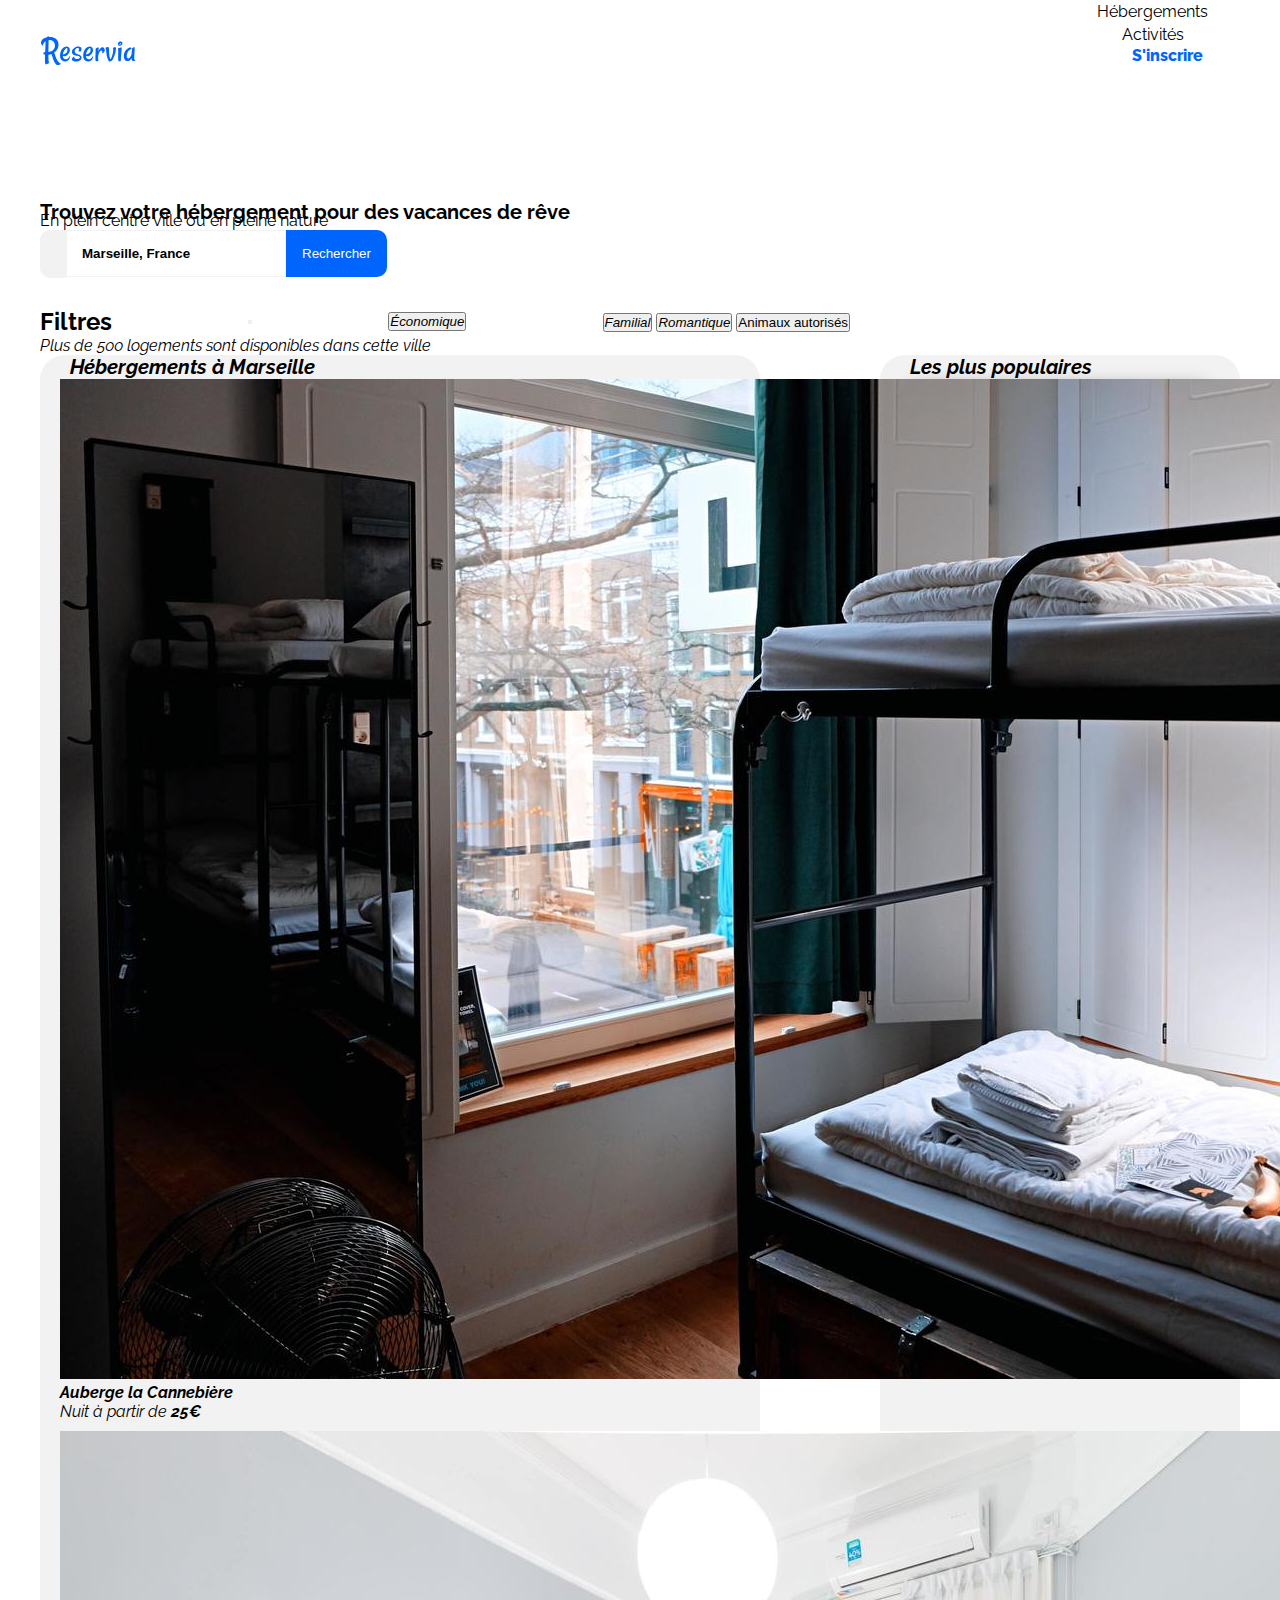
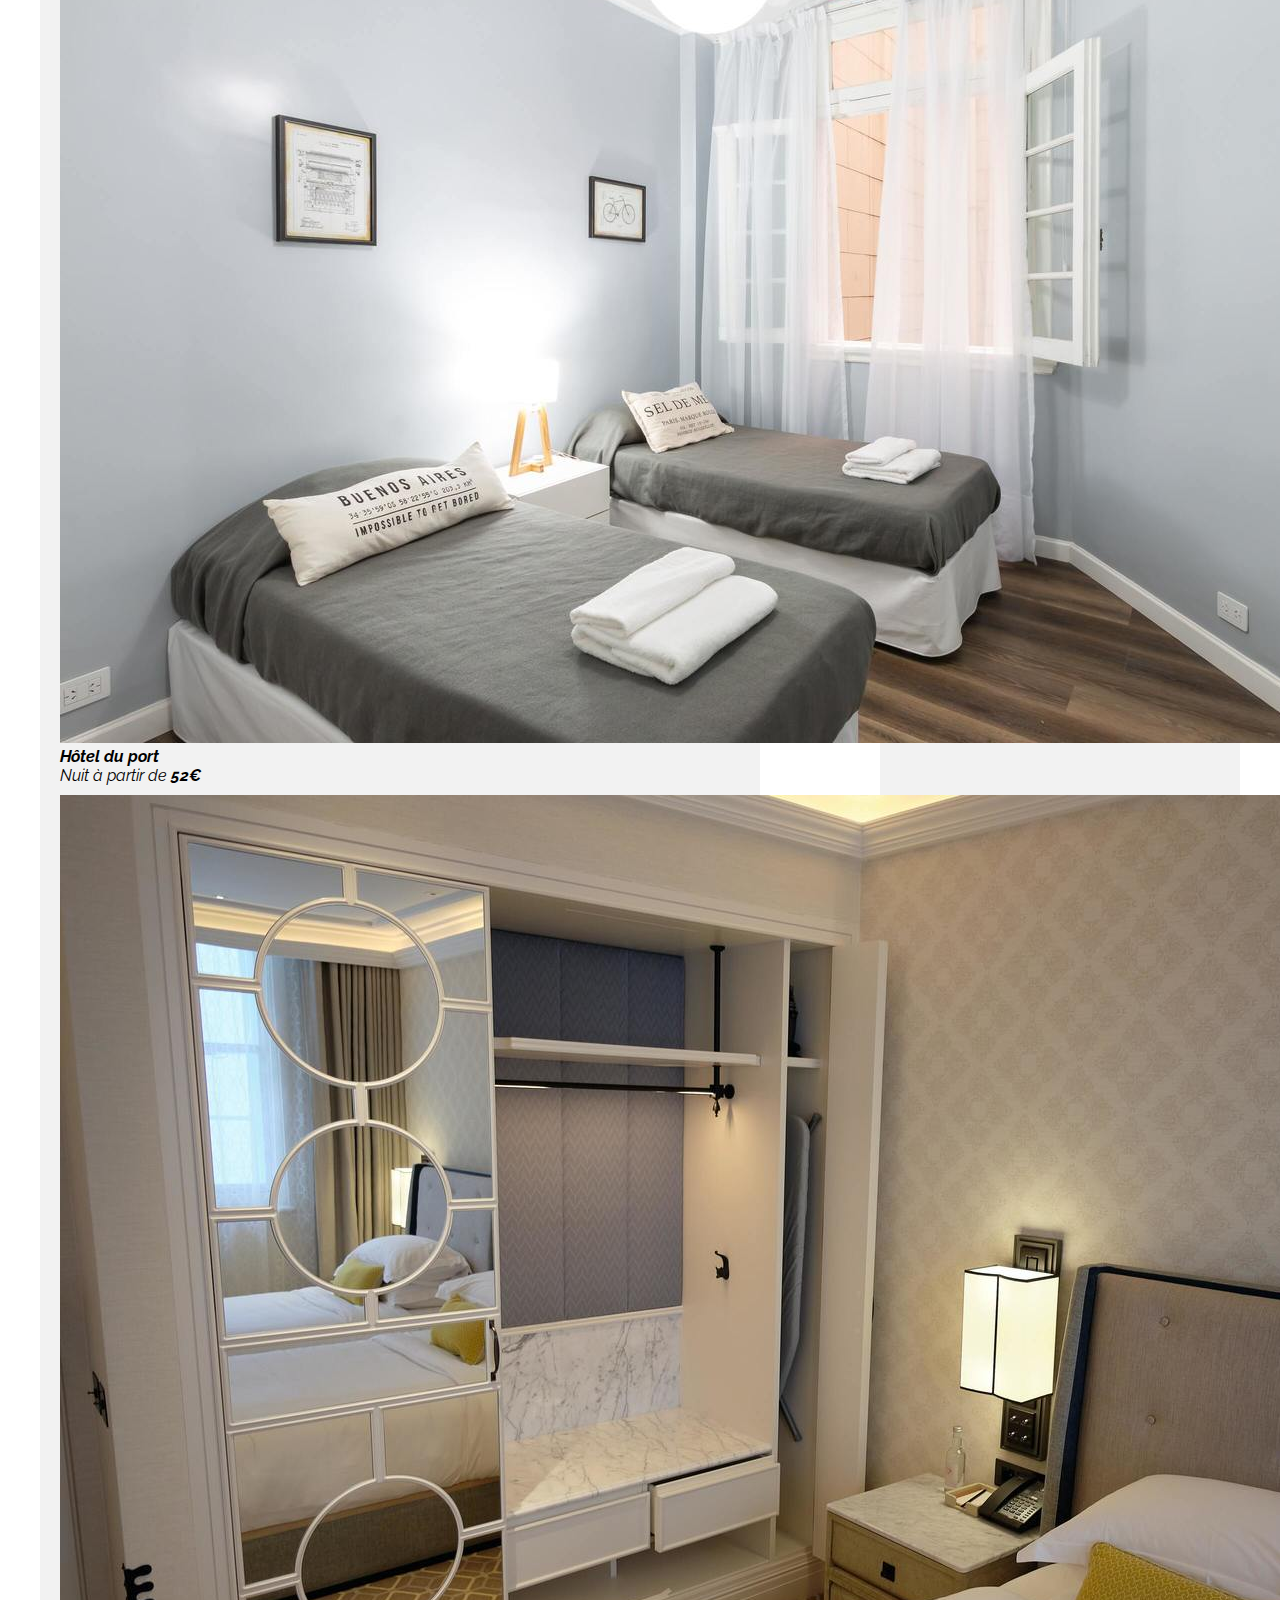
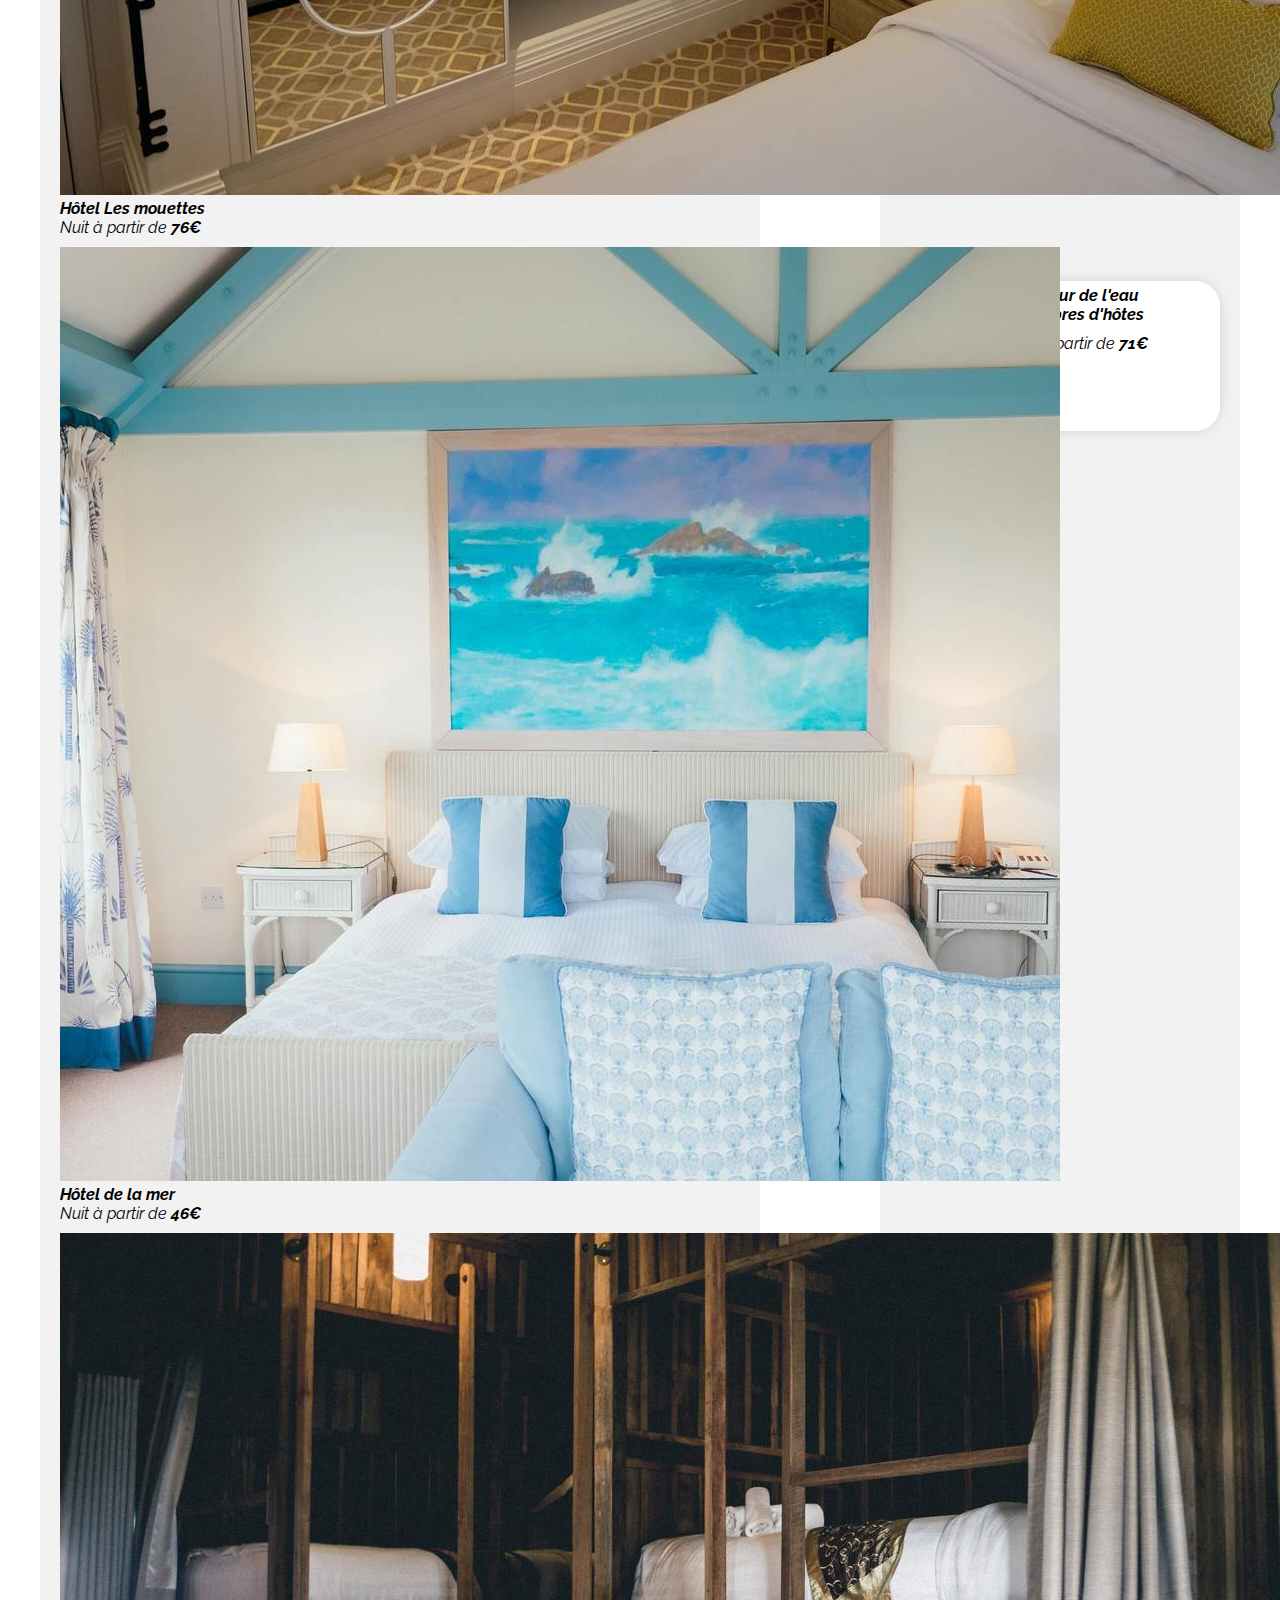
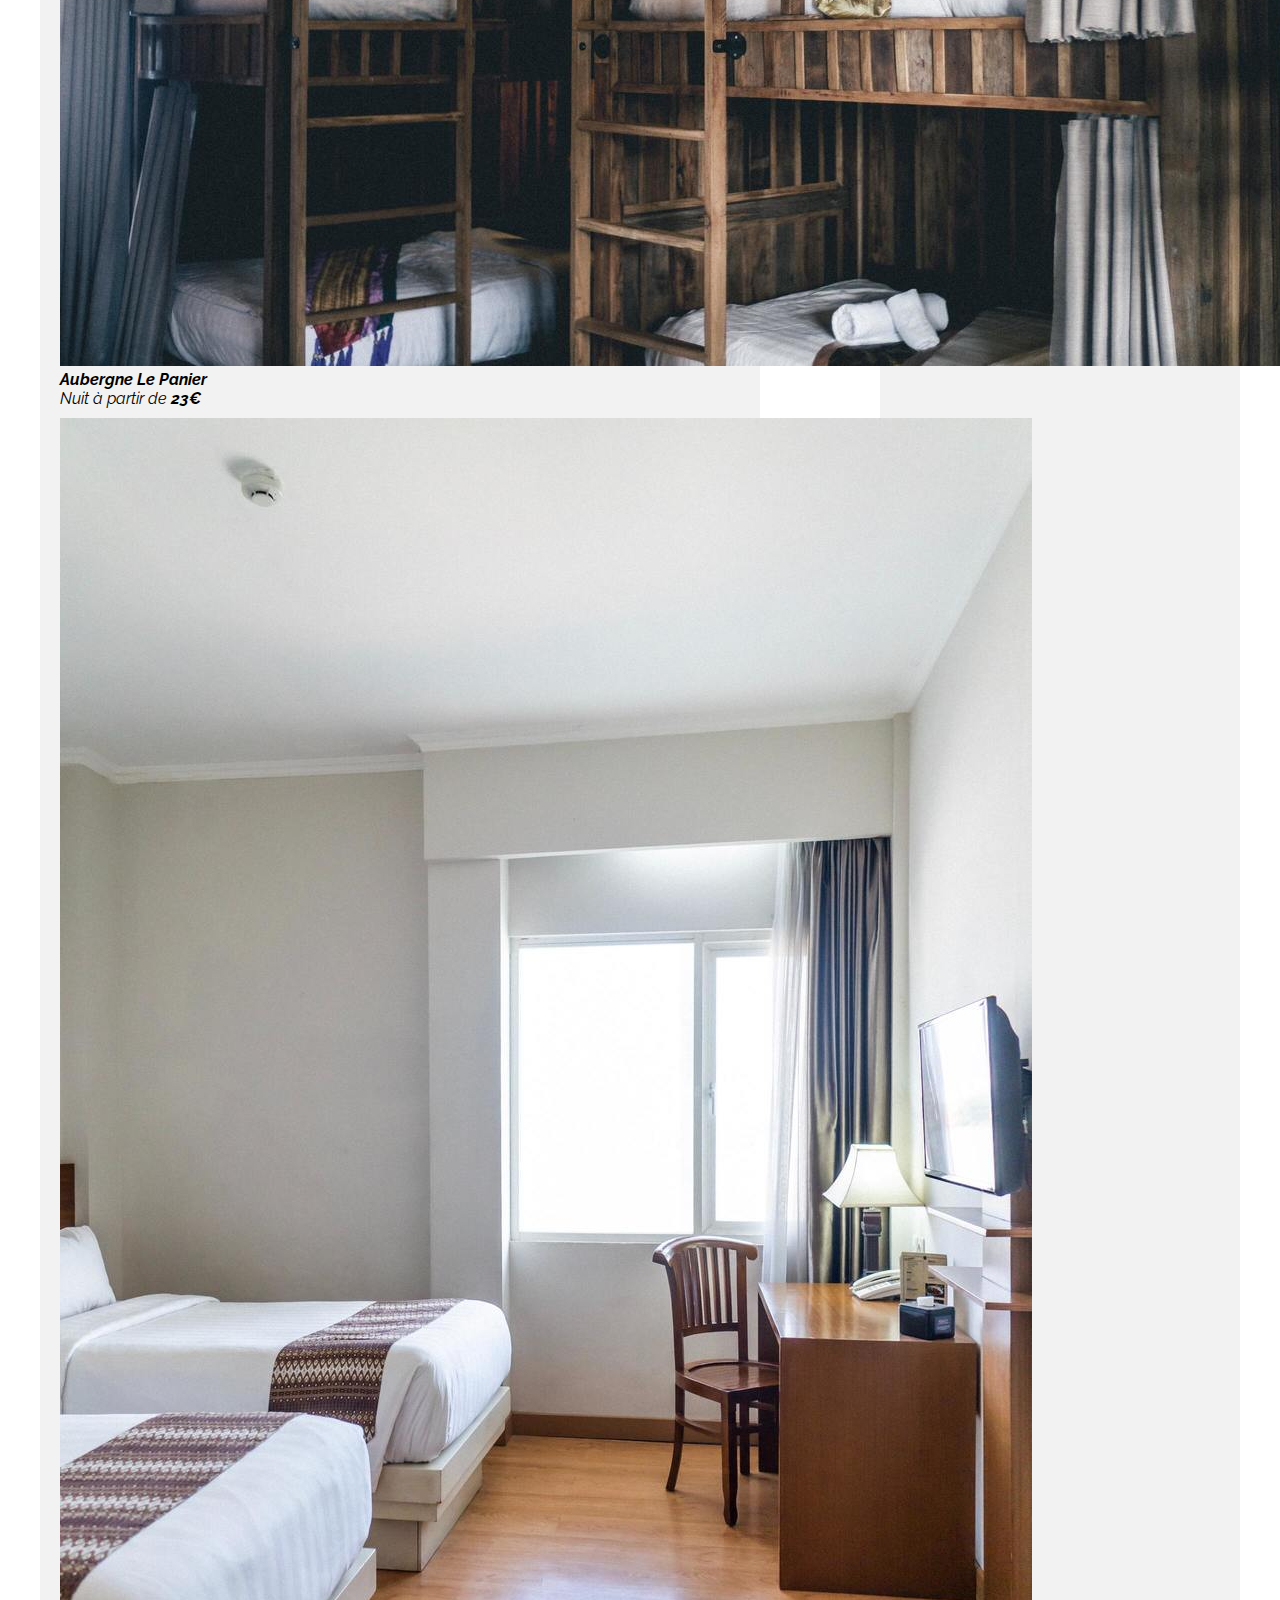
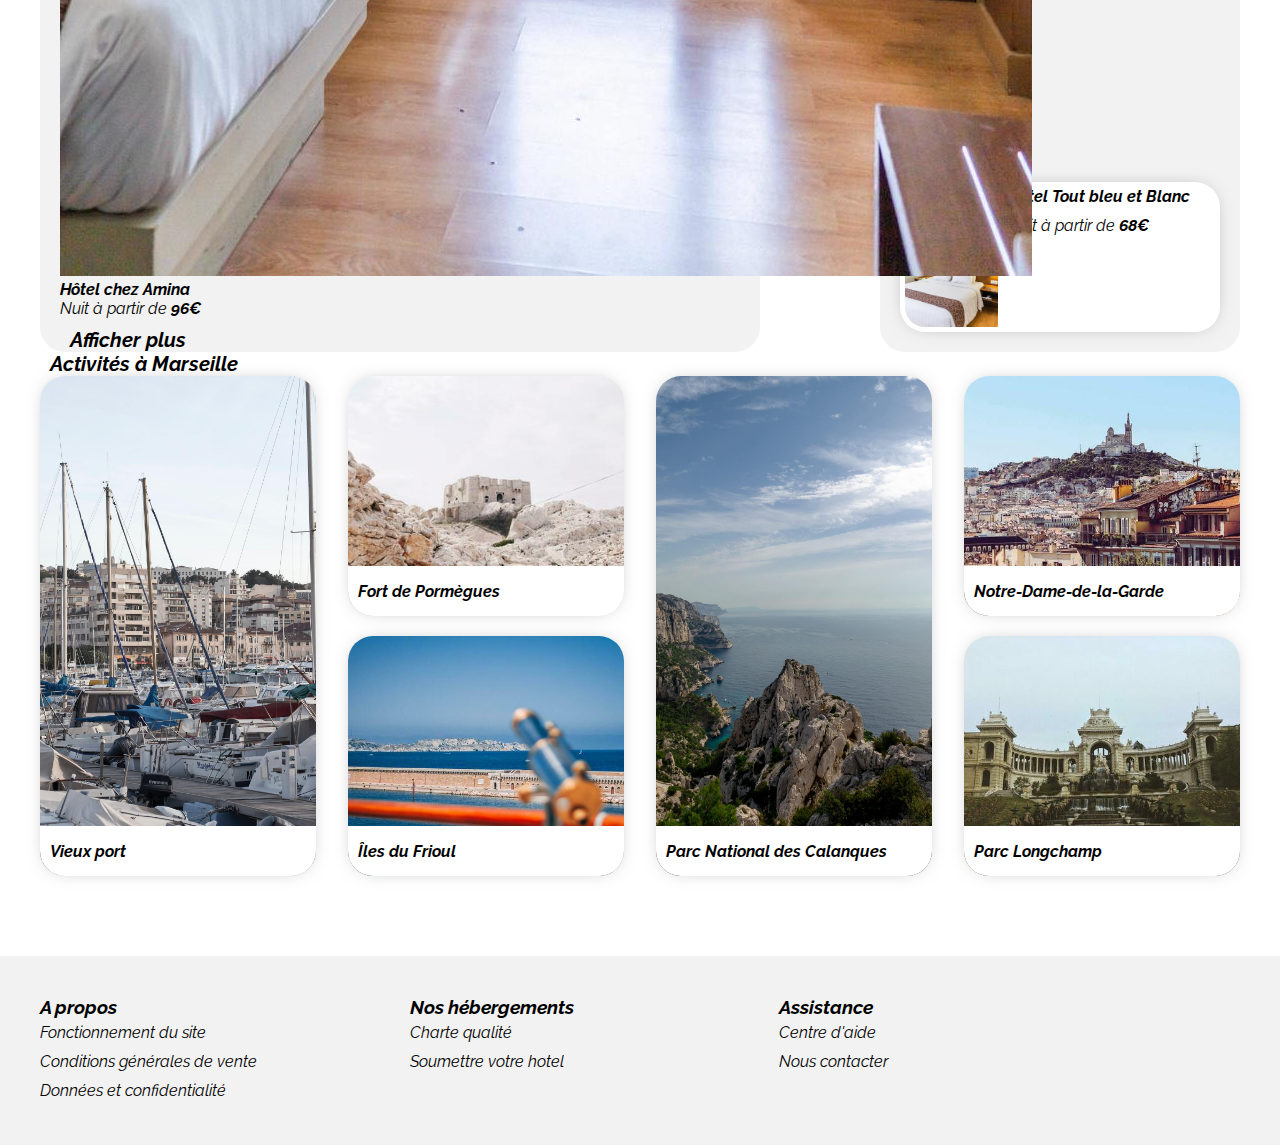
==== commit d58ddae4: "projet reservia" ====
--- a/index.html
+++ b/index.html
@@ -20,23 +20,26 @@
             <div class="logo">
                 <img src="images/Reservia.svg" alt="logo">
             </div>
-            <div class="link">
+            <ul>
+                <li class="link">
                 <a class="topNavHebergement" href="#goToHebergement">Hébergements</a>
-            </div>
-            <div class="link">
+                </li>
+                <li class="link">                                                                       
                 <a class="topNavActivité" href="#goToActivites">Activités</a>
-            </div>
-            <div class="subscribe">
+                </li>   
+                <li class="subscribe">
                 <a class="topNavInscription" href="">S'inscrire</a>
-            </div>
+                </li>
+            </ul>
         </nav>
     </header>
+
     <main>
         <section class="options">
             <div class="searchSection">
-                <h3>Trouvez votre hébergement pour des vacances de rêve</h3>
+                <h1>Trouvez votre hébergement pour des vacances de rêve</h1>
                 <p>En plein centre ville ou en pleine nature</p>
-                <div class="searchBar">
+                <form class="searchBar">
                     <label class="logoSearchBar">
                         <i class="fas fa-map-marker-alt"></i>
                     </label>
@@ -45,18 +48,21 @@
                         <span class="buttonSearchBarText">Rechercher</span>
                         <span class="buttonSearchBarIcon"><i class="fas fa-search"></i></span>
                     </button>
-                </div>
+                </form>
             </div>
             <div class="filtersSection">
-                <a>Filtres</a>
-                <div class="filter"><div class="filter-fav"><i class="fas fa-money-bill-wave"></i></div><a>Économique</a></div>
-                <div class="filter"><div class="filter-fav"><i class="fas fa-child"></i></div><a>Familial</a></div>
-                <div class="filter"><div class="filter-fav"><i class="fas fa-heart"></i></div><a>Romantique</a></div>
-                <div class="filter"><div class="filter-fav"><i class="fas fa-dog"></i></div><a>Animaux autorisés</a></div>
+                <h2>Filtres</h2>
+                <button class="filters">
+                    <button class="button-economique"><i class="fas fa-money-bill-wave icon-filter">Économique</button>
+                    <button class="button-familial"><i class="fas fa-child icon-filter">Familial</button>
+                    <button class="button-romantique"><i class="fas fa-heart icon-filter">Romantique</button>
+                    <button class="button-animaux"><i class="fas fa-dog icon-filter"></i>Animaux autorisés</button>
+                  
+                </button>
+    
             </div>
             <div class="indication">
-                <div class="indicationIcon"><i class="fas fa-info"></i></div>
-                <p>Plus de 500 logements sont disponibles dans cette ville</p>
+                <p><i class="fas fa-info"></i> Plus de 500 logements sont disponibles dans cette ville</p>
             </div>
         </section>
         <div class="container">
@@ -64,43 +70,54 @@
                 <div id="goToHebergement" class="anchor"></div>
                 <h4 class="title">Hébergements à Marseille</h4>
                 <div class="allCards">
-                    <article class="card">
-                        <img src="./images/hebergements/3_medium/marcus-loke-WQJvWU_HZFo-unsplash.jpg" alt="Auberge la Cannebière"><h4>Auberge la Cannebière</h4><p>Nuit à partir de <b>25€</b></p>
+                    <link class="card">
+                        <span class="cadre">
+                            <img src="./images/hebergements/3_medium/marcus-loke-WQJvWU_HZFo-unsplash.jpg" alt="Auberge la Cannebière"><h4>Auberge la Cannebière</h4><p>Nuit à partir de <b>25€</b></p>
+                        </span>
                         <div class="stars">
                             <i class="fas fa-star"></i><i class="fas fa-star"></i><i class="fas fa-star"></i><i class="fas fa-star"></i><span class="emptyStar"><i class="fas fa-star"></i></span>
                         </div>
-                    </article>
-                    <article class="card">
+                    </link>
+                    <link class="card">
+                        <span class="cadre">
                         <img src="./images/hebergements/3_medium/fred-kleber-gTbaxaVLvsg-unsplash.jpg" alt="Hotel du port"><h4>Hôtel du port</h4><p>Nuit à partir de <b>52€</b></p>
+                    </span>
                         <div class="stars">
                             <i class="fas fa-star"></i><i class="fas fa-star"></i><i class="fas fa-star"></i><i class="fas fa-star"></i><i class="fas fa-star"></i>
                         </div>
-                    </article>
-                    <article class="card">
+                    </link>
+                    <link class="card">
+                        <span class="cadre">
                         <img src="./images/hebergements/3_medium/reisetopia-B8WIgxA_PFU-unsplash.jpg" alt="Hotel Les mouettes"><h4>Hôtel Les mouettes</h4><p>Nuit à partir de <b>76€</b></p>
+                        </span>
                         <div class="stars">
                             <i class="fas fa-star"></i><i class="fas fa-star"></i><i class="fas fa-star"></i><i class="fas fa-star"></i><span class="emptyStar"><i class="fas fa-star"></i></span>
                         </div>
-                    </article>
-                    <article class="card">
+                    </link>
+                    <link class="card">
+                        <span class="cadre">
                         <img src="./images/hebergements/3_medium/annie-spratt-Eg1qcIitAuA-unsplash.jpg" alt="Hotel de la mer"><h4>Hôtel de la mer</h4><p>Nuit à partir de <b>46€</b></p>
+                        </span>
                         <div class="stars">
                             <i class="fas fa-star"></i><i class="fas fa-star"></i><i class="fas fa-star"></i><span class="emptyStar"><i class="fas fa-star"></i><i class="fas fa-star"></i></span>
                         </div>
-                    </article>
-                    <article class="card">
-                        <img src="./images/hebergements/3_medium/nicate-lee-kT-ZyaiwBe0-unsplash.jpg" alt="Auberge le Panier"><h4>Aubergne Le Panier</h4><p>Nuit à partir de <b>23€</b>
-                        </p>
+                    </link>
+                    <link class="card">
+                        <span class="cadre">
+                        <img src="./images/hebergements/3_medium/nicate-lee-kT-ZyaiwBe0-unsplash.jpg" alt="Auberge le Panier"><h4>Aubergne Le Panier</h4><p>Nuit à partir de <b>23€</b></p>
+                        </span>
                         <div class="stars">
                             <i class="fas fa-star"></i><i class="fas fa-star"></i><i class="fas fa-star"></i><i class="fas fa-star"></i><span class="emptyStar"><i class="fas fa-star"></i></span>
                         </div>
-                    </article>
-                    <article class="card">
+                    </link>
+                    <link class="card">
+                        <span class="cadre">
                         <img src="./images/hebergements/3_medium/febrian-zakaria-M6S1WvfW68A-unsplash.jpg" alt="Hotel chez Amina"><h4>Hôtel chez Amina</h4><p>Nuit à partir de <b>96€</b></p>
+                        </span>
                         <div class="stars">
                             <i class="fas fa-star"></i><i class="fas fa-star"></i><i class="fas fa-star"></i><i class="fas fa-star"></i><i class="fas fa-star"></i>
                         </div>
-                    </article>
+                    </link>
                 </div>
                 <p class="readMore">Afficher plus</p>
             </section>
@@ -204,28 +221,28 @@
     </main>
     <footer>
         <section class="footer">
-            <div class="footerListe">
+            <nav class="footerListe">
                 <h3>A propos</h3>
                 <ul>
                     <li><a href="">Fonctionnement du site</a></li>
                     <li><a href="">Conditions générales de vente</a></li>
                     <li><a href="">Données et confidentialité</a></li>
                 </ul>
-            </div>
-            <div class="footerListe">
+            </nav>
+            <nav class="footerListe">
                 <h3>Nos hébergements</h3>
                 <ul>
                     <li><a href="">Charte qualité</a></li>
                     <li><a href="">Soumettre votre hotel</a></li>
                 </ul>
-            </div>
-            <div class="footerListe">
+            </nav>
+            <nav class="footerListe">
                 <h3>Assistance</h3>
                 <ul>
                     <li><a href="">Centre d'aide</a></li>
                     <li><a href="">Nous contacter</a></li>
                 </ul>
-            </div>
+            </na>
         </section>
     </footer>
 </body> 
--- a/style.css
+++ b/style.css
@@ -1,7 +1,9 @@
-
-html 
-{
-  scroll-behavior: smooth;
+* {
+    margin: 0;
+    padding: 0;
+    list-style: none;
+    text-decoration: none;
+    box-sizing: border-box;
 }
 
 body
@@ -20,9 +22,6 @@
 
 header  
 {
-    position: fixed;
-    top: 0;
-    left: 0;
     width: 100%;
     background-color: white;
     z-index: 10;
@@ -32,6 +31,7 @@
     font-family: 'Raleway';
     height: 100px;
     display: flex;
+    flex-wrap: wrap;
     max-width: 1200px;
     margin: 0 auto;
 }
@@ -75,7 +75,7 @@
 {
     padding:  0 30px;
     border: 2px transparent solid;
-    box-sizing: border-box;
+    
     text-decoration: none;
 }
 .topNav .link a:hover
@@ -93,7 +93,7 @@
 {
     font-family: 'Raleway';
 }
-.searchSection h3
+.searchSection h1
 {
     font-weight: bold;
     font-size: 20px;
